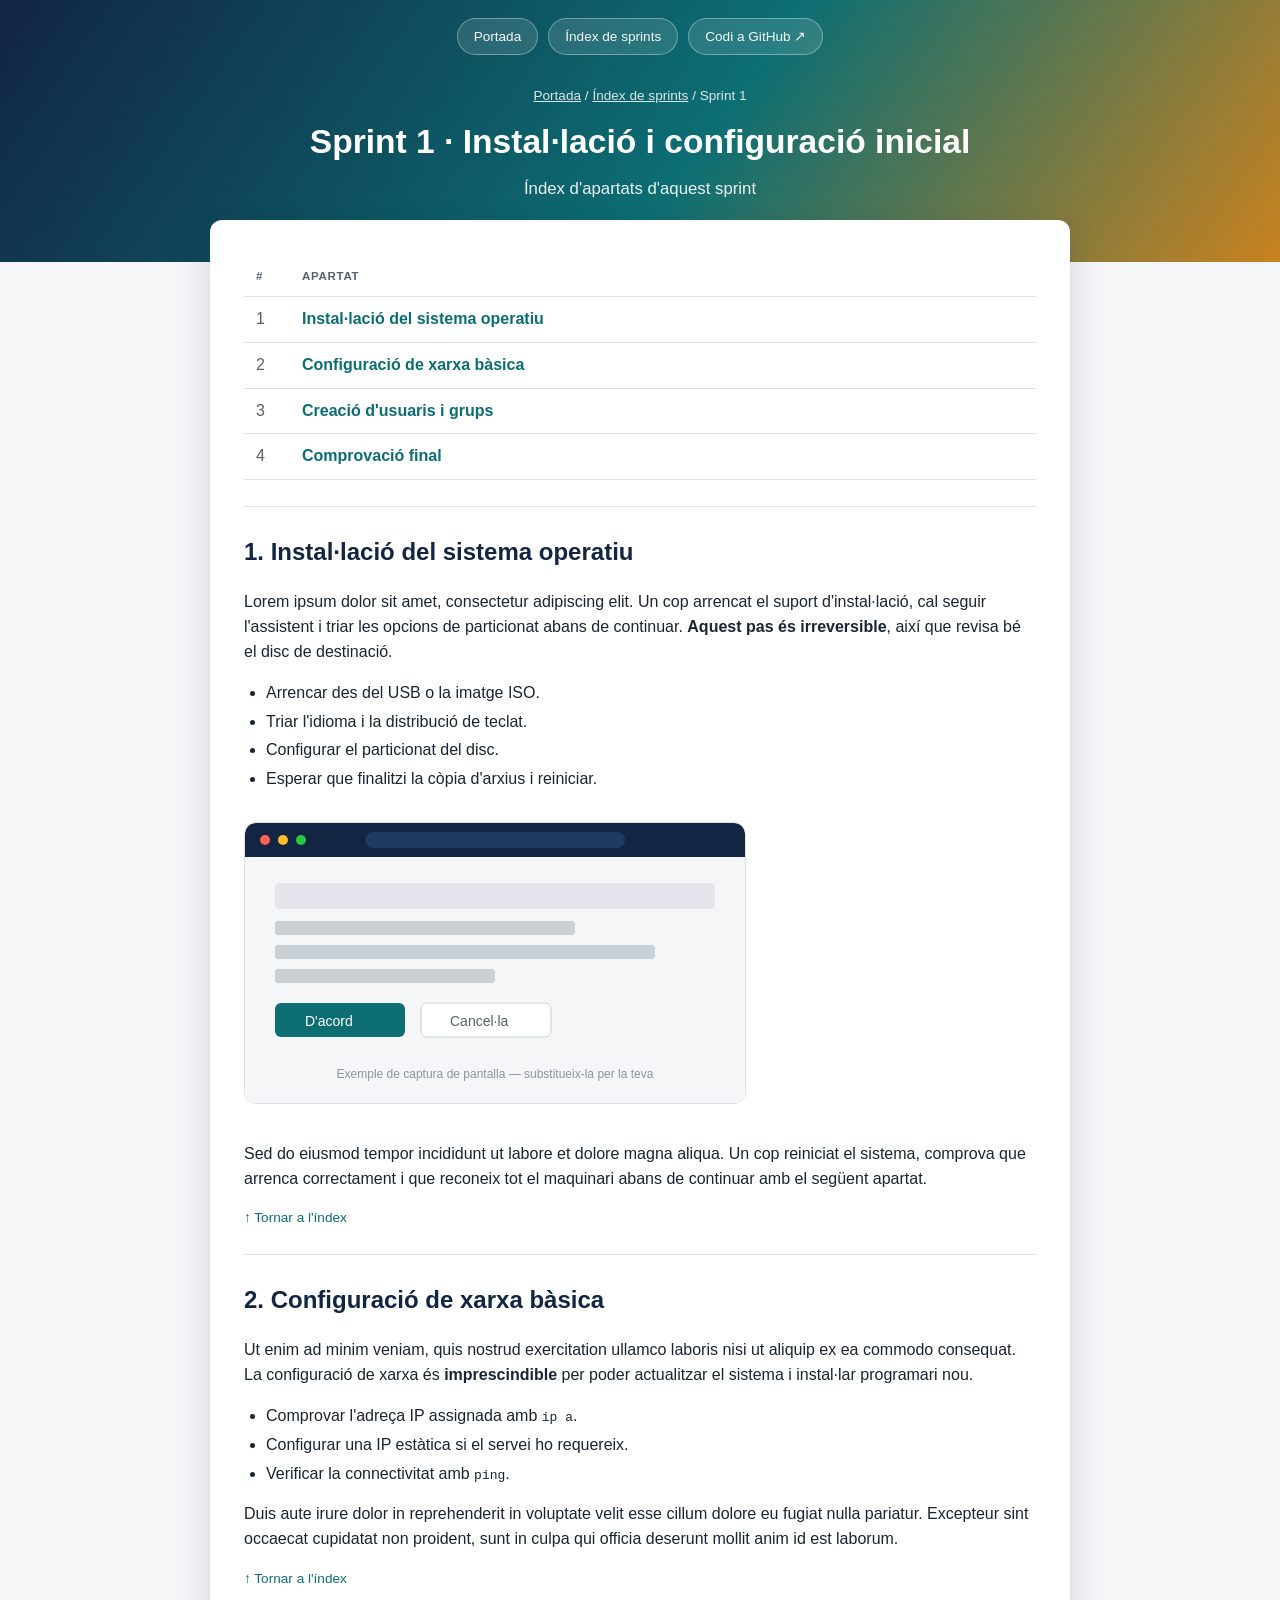
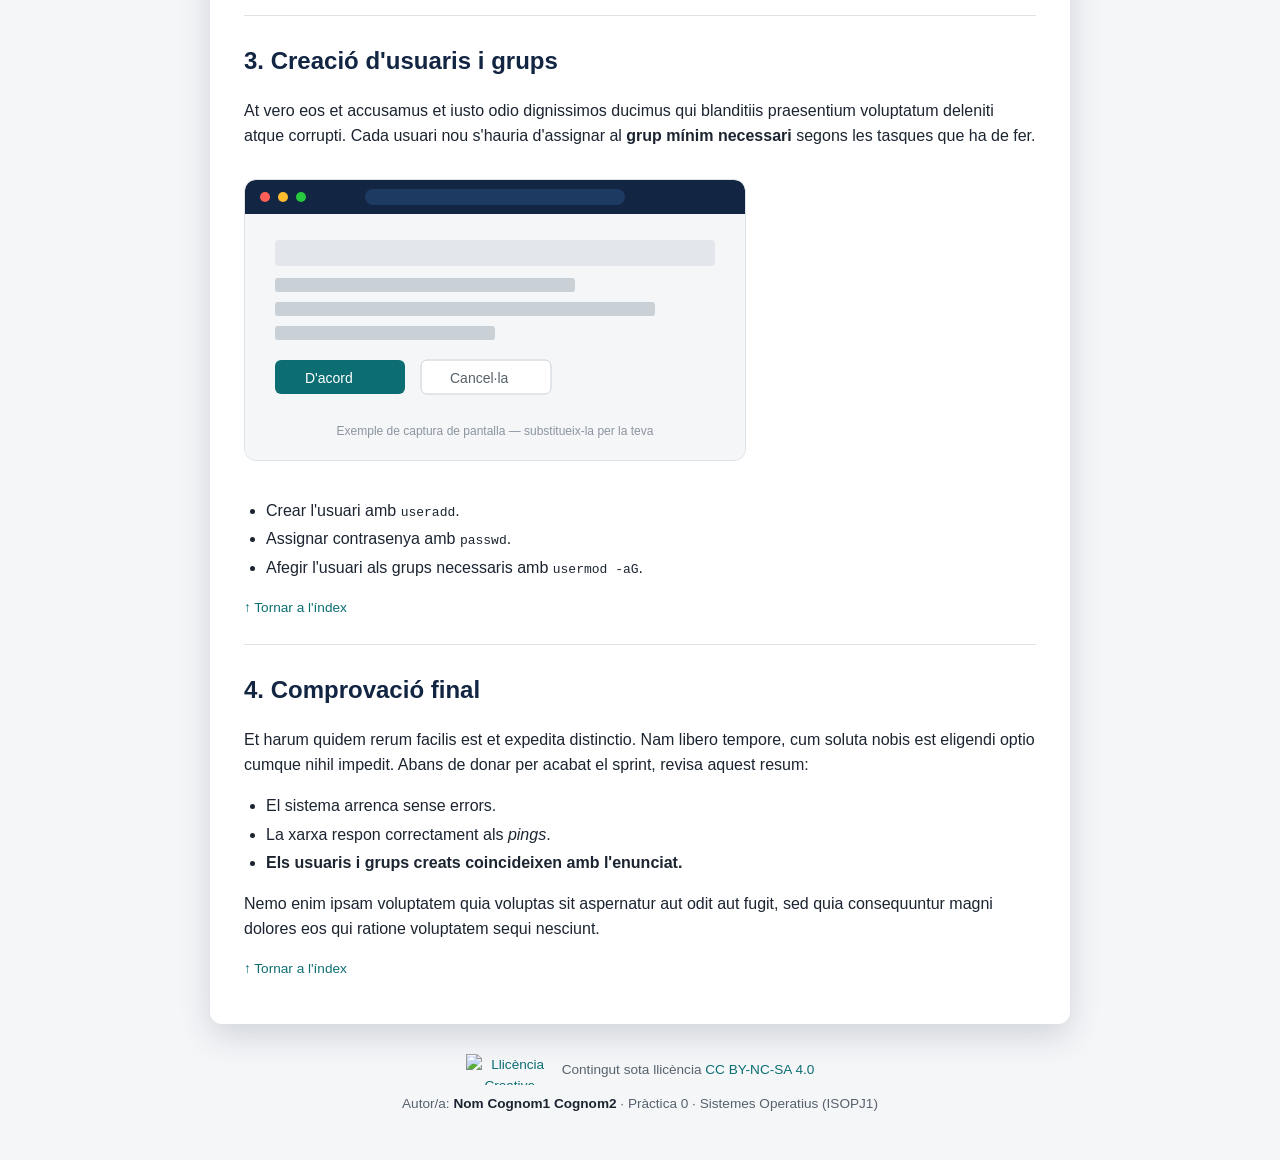
==== sprint1/index.html @ bd80fd59 "Pràctica 0: estructura inicial ." ====
<!DOCTYPE html>
<html lang="ca">
<head>
<meta charset="UTF-8">
<meta name="viewport" content="width=device-width, initial-scale=1.0">
<title>Sprint 1 · Instal·lació i configuració inicial</title>
<link rel="stylesheet" href="../css/estils.css">
</head>
<body>

<header class="hero">
  <nav class="hero-nav">
    <a href="../index.html">Portada</a>
    <a href="../sprints.html">Índex de sprints</a>
    <a href="https://github.com/" target="_blank" rel="noopener">Codi a GitHub ↗</a>
  </nav>
  <div class="hero-titol">
    <p class="miguetes"><a href="../index.html">Portada</a> / <a href="../sprints.html">Índex de sprints</a> / Sprint 1</p>
    <h1>Sprint 1 · Instal·lació i configuració inicial</h1>
    <p class="subtitol">Índex d'apartats d'aquest sprint</p>
  </div>
</header>

<main class="contenidor">
  <section class="panell">
    <a id="index-apartats"></a>
    <table class="taula-apartats">
      <thead>
        <tr><th>#</th><th>Apartat</th></tr>
      </thead>
      <tbody>
        <tr><td>1</td><td><a href="#apartat1">Instal·lació del sistema operatiu</a></td></tr>
        <tr><td>2</td><td><a href="#apartat2">Configuració de xarxa bàsica</a></td></tr>
        <tr><td>3</td><td><a href="#apartat3">Creació d'usuaris i grups</a></td></tr>
        <tr><td>4</td><td><a href="#apartat4">Comprovació final</a></td></tr>
      </tbody>
    </table>

    <article class="apartat" id="apartat1">
      <h2>1. Instal·lació del sistema operatiu</h2>
      <p>Lorem ipsum dolor sit amet, consectetur adipiscing elit. Un cop arrencat
         el suport d'instal·lació, cal seguir l'assistent i triar les opcions de
         particionat abans de continuar. <strong>Aquest pas és irreversible</strong>,
         així que revisa bé el disc de destinació.</p>
      <ul>
        <li>Arrencar des del USB o la imatge ISO.</li>
        <li>Triar l'idioma i la distribució de teclat.</li>
        <li>Configurar el particionat del disc.</li>
        <li>Esperar que finalitzi la còpia d'arxius i reiniciar.</li>
      </ul>
      <img src="../img/exemple.svg" alt="Exemple de captura de pantalla de l'assistent d'instal·lació">
      <p>Sed do eiusmod tempor incididunt ut labore et dolore magna aliqua.
         Un cop reiniciat el sistema, comprova que arrenca correctament i que
         reconeix tot el maquinari abans de continuar amb el següent apartat.</p>
      <p class="tornar-index"><a href="#index-apartats">↑ Tornar a l'índex</a></p>
    </article>
    <article class="apartat" id="apartat2">
      <h2>2. Configuració de xarxa bàsica</h2>
      <p>Ut enim ad minim veniam, quis nostrud exercitation ullamco laboris nisi
         ut aliquip ex ea commodo consequat. La configuració de xarxa és
         <strong>imprescindible</strong> per poder actualitzar el sistema i
         instal·lar programari nou.</p>
      <ul>
        <li>Comprovar l'adreça IP assignada amb <code>ip a</code>.</li>
        <li>Configurar una IP estàtica si el servei ho requereix.</li>
        <li>Verificar la connectivitat amb <code>ping</code>.</li>
      </ul>
      <p>Duis aute irure dolor in reprehenderit in voluptate velit esse cillum
         dolore eu fugiat nulla pariatur. Excepteur sint occaecat cupidatat non
         proident, sunt in culpa qui officia deserunt mollit anim id est laborum.</p>
      <p class="tornar-index"><a href="#index-apartats">↑ Tornar a l'índex</a></p>
    </article>
    <article class="apartat" id="apartat3">
      <h2>3. Creació d'usuaris i grups</h2>
      <p>At vero eos et accusamus et iusto odio dignissimos ducimus qui
         blanditiis praesentium voluptatum deleniti atque corrupti. Cada
         usuari nou s'hauria d'assignar al <strong>grup mínim necessari</strong>
         segons les tasques que ha de fer.</p>
      <img src="../img/exemple.svg" alt="Exemple de captura de pantalla de la gestió d'usuaris">
      <ul>
        <li>Crear l'usuari amb <code>useradd</code>.</li>
        <li>Assignar contrasenya amb <code>passwd</code>.</li>
        <li>Afegir l'usuari als grups necessaris amb <code>usermod -aG</code>.</li>
      </ul>
      <p class="tornar-index"><a href="#index-apartats">↑ Tornar a l'índex</a></p>
    </article>
    <article class="apartat" id="apartat4">
      <h2>4. Comprovació final</h2>
      <p>Et harum quidem rerum facilis est et expedita distinctio. Nam libero
         tempore, cum soluta nobis est eligendi optio cumque nihil impedit.
         Abans de donar per acabat el sprint, revisa aquest resum:</p>
      <ul>
        <li>El sistema arrenca sense errors.</li>
        <li>La xarxa respon correctament als <em>pings</em>.</li>
        <li><strong>Els usuaris i grups creats coincideixen amb l'enunciat.</strong></li>
      </ul>
      <p>Nemo enim ipsam voluptatem quia voluptas sit aspernatur aut odit aut
         fugit, sed quia consequuntur magni dolores eos qui ratione voluptatem
         sequi nesciunt.</p>
      <p class="tornar-index"><a href="#index-apartats">↑ Tornar a l'índex</a></p>
    </article>
  </section>
</main>

<footer class="peu">
  <p class="peu-llicencia">
    <a href="https://creativecommons.org/licenses/by-nc-sa/4.0/deed.ca" target="_blank" rel="license noopener">
      <img src="https://licensebuttons.net/l/by-nc-sa/4.0/88x31.png" alt="Llicència Creative Commons Reconeixement-NoComercial-CompartirIgual 4.0" width="88" height="31">
    </a>
    <span>Contingut sota llicència <a href="https://creativecommons.org/licenses/by-nc-sa/4.0/deed.ca" target="_blank" rel="license noopener">CC BY-NC-SA 4.0</a></span>
  </p>
  <p class="autoria">Autor/a: <strong>Nom Cognom1 Cognom2</strong> · Pràctica 0 · Sistemes Operatius (ISOPJ1)</p>
</footer>

</body>
</html>
---- css/estils.css ----
/* Full de estils comu per a tot el lloc.
   Enllaça-la sempre igual:
   <link rel="stylesheet" href="../css/estils.css">  (des d'una carpeta de sprint)
   <link rel="stylesheet" href="css/estils.css">      (des de l'arrel) */

:root {
  --mari: #122542;
  --teal: #0c6e73;
  --ambre: #c9821f;
  --tinta: #1b2430;
  --tinta-suau: #57626c;
  --fons: #f5f6f8;
  --blanc: #ffffff;
  --vora: #dde2e7;
  --radi: 12px;
}

* { box-sizing: border-box; }

body {
  margin: 0;
  font-family: "Segoe UI", Roboto, Arial, sans-serif;
  color: var(--tinta);
  background: var(--fons);
  line-height: 1.55;
}

a { color: var(--teal); text-decoration: none; }
a:hover { text-decoration: underline; }

.contenidor {
  max-width: 900px;
  margin: 0 auto;
  padding: 0 20px;
}

/* ---------- Capçalera / hero (present a totes les pàgines) ---------- */
.hero {
  background: linear-gradient(125deg, var(--mari) 0%, var(--teal) 55%, var(--ambre) 100%);
  padding-bottom: 60px;
  color: var(--blanc);
}

.hero-nav {
  display: flex;
  justify-content: center;
  gap: 10px;
  flex-wrap: wrap;
  padding: 18px 20px 0;
}

.hero-nav a {
  color: rgba(255, 255, 255, 0.95);
  background: rgba(255, 255, 255, 0.12);
  border: 1px solid rgba(255, 255, 255, 0.35);
  padding: 7px 16px;
  border-radius: 999px;
  font-size: 0.85rem;
  text-decoration: none;
}
.hero-nav a:hover { background: rgba(255, 255, 255, 0.24); text-decoration: none; }

.hero-titol {
  text-align: center;
  padding: 30px 20px 0;
}

.hero-titol .miguetes {
  font-size: 0.85rem;
  opacity: 0.85;
  margin: 0 0 10px;
}
.hero-titol .miguetes a { color: #fff; text-decoration: underline; }

.hero-titol h1 {
  margin: 0 0 8px;
  font-size: 2.1rem;
  color: #fff;
}

.hero-titol p.subtitol {
  margin: 0;
  opacity: 0.92;
  font-size: 1.05rem;
}

/* ---------- Panell blanc flotant que xafa el hero ---------- */
main { padding-bottom: 50px; }

.panell {
  background: var(--blanc);
  border-radius: var(--radi);
  box-shadow: 0 12px 32px rgba(18, 37, 66, 0.16);
  margin-top: -42px;
  padding: 32px 34px;
  position: relative;
  z-index: 1;
}

/* ---------- Portada ---------- */
.portada-hero { text-align: center; }
.portada-hero img.imatge-portada {
  max-width: 300px;
  width: 100%;
  height: auto;
  margin-bottom: 22px;
}

.fitxa-alumne {
  display: inline-block;
  background: var(--fons);
  border: 1px solid var(--vora);
  border-radius: var(--radi);
  padding: 14px 22px;
  margin: 20px 0;
  text-align: left;
}
.fitxa-alumne p { margin: 3px 0; }
.fitxa-alumne strong { color: var(--mari); }

.boto {
  display: inline-block;
  background: var(--teal);
  color: var(--blanc) !important;
  padding: 12px 26px;
  border-radius: var(--radi);
  font-weight: 600;
  text-decoration: none !important;
  margin-top: 8px;
}
.boto:hover { background: var(--mari); }

/* ---------- Graella de targetes (sprints / apartats) ---------- */
.rejilla-targetes {
  display: grid;
  grid-template-columns: repeat(auto-fit, minmax(220px, 1fr));
  gap: 16px;
  margin: 24px 0 6px;
}

.targeta {
  display: block;
  background: var(--fons);
  border: 1px solid var(--vora);
  border-radius: var(--radi);
  padding: 18px 20px;
  transition: box-shadow 0.15s, transform 0.15s;
}
.targeta:hover {
  box-shadow: 0 4px 14px rgba(12, 110, 115, 0.18);
  transform: translateY(-2px);
  text-decoration: none;
}
.targeta .numero {
  display: inline-block;
  background: var(--teal);
  color: var(--blanc);
  font-size: 0.75rem;
  font-weight: 700;
  padding: 2px 9px;
  border-radius: 999px;
  margin-bottom: 8px;
}
.targeta h3 { margin: 0 0 4px; color: var(--tinta); font-size: 1.05rem; }
.targeta p { margin: 0; color: var(--tinta-suau); font-size: 0.9rem; }

h1, h2 { color: var(--mari); }

.consell {
  color: var(--tinta-suau);
  font-size: 0.9rem;
  margin-top: 18px;
}
.consell code { background: var(--fons); padding: 1px 5px; border-radius: 4px; }

/* ---------- Taula d'apartats (índex intern d'un sprint, amb ancoratges) ---------- */
.taula-apartats {
  width: 100%;
  border-collapse: collapse;
  margin: 6px 0 8px;
}
.taula-apartats th, .taula-apartats td {
  text-align: left;
  padding: 10px 12px;
  border-bottom: 1px solid var(--vora);
}
.taula-apartats th {
  font-size: 0.72rem;
  letter-spacing: 0.06em;
  text-transform: uppercase;
  color: var(--tinta-suau);
}
.taula-apartats td:first-child, .taula-apartats th:first-child { width: 46px; color: var(--tinta-suau); }
.taula-apartats tr:hover td { background: var(--fons); }
.taula-apartats a { font-weight: 600; }

/* ---------- Contingut d'un apartat, dins de la mateixa pàgina ---------- */
.apartat {
  scroll-margin-top: 20px;
  padding-top: 26px;
  margin-top: 26px;
  border-top: 1px solid var(--vora);
}
.apartat h2 { margin-top: 0; }
.apartat img {
  max-width: 100%;
  border-radius: var(--radi);
  border: 1px solid var(--vora);
  margin: 14px 0;
}
.apartat ul { padding-left: 22px; }
.apartat li { margin: 4px 0; }
.tornar-index { font-size: 0.85rem; }

/* ---------- Peu de pàgina: llicència i autoria (fix a totes les pàgines) ---------- */
footer.peu {
  text-align: center;
  color: var(--tinta-suau);
  font-size: 0.85rem;
  padding: 30px 20px 46px;
}
.peu-llicencia {
  display: flex;
  align-items: center;
  justify-content: center;
  gap: 8px;
  flex-wrap: wrap;
  margin: 0 0 8px;
}
.peu-llicencia img { display: block; }
footer.peu .autoria { margin: 0; }
footer.peu .autoria strong { color: var(--tinta); }

/* ---------- Bloc de llicència a la portada ---------- */
.bloc-llicencia {
  border: 1px solid var(--vora);
  border-radius: var(--radi);
  padding: 18px 20px;
  margin-top: 22px;
  text-align: left;
  background: var(--fons);
}
.bloc-llicencia h3 { margin: 0 0 8px; font-size: 1rem; color: var(--mari); }
.bloc-llicencia p { margin: 6px 0; font-size: 0.92rem; }
.bloc-llicencia .badge-cc { display: flex; align-items: center; gap: 10px; margin-top: 10px; }
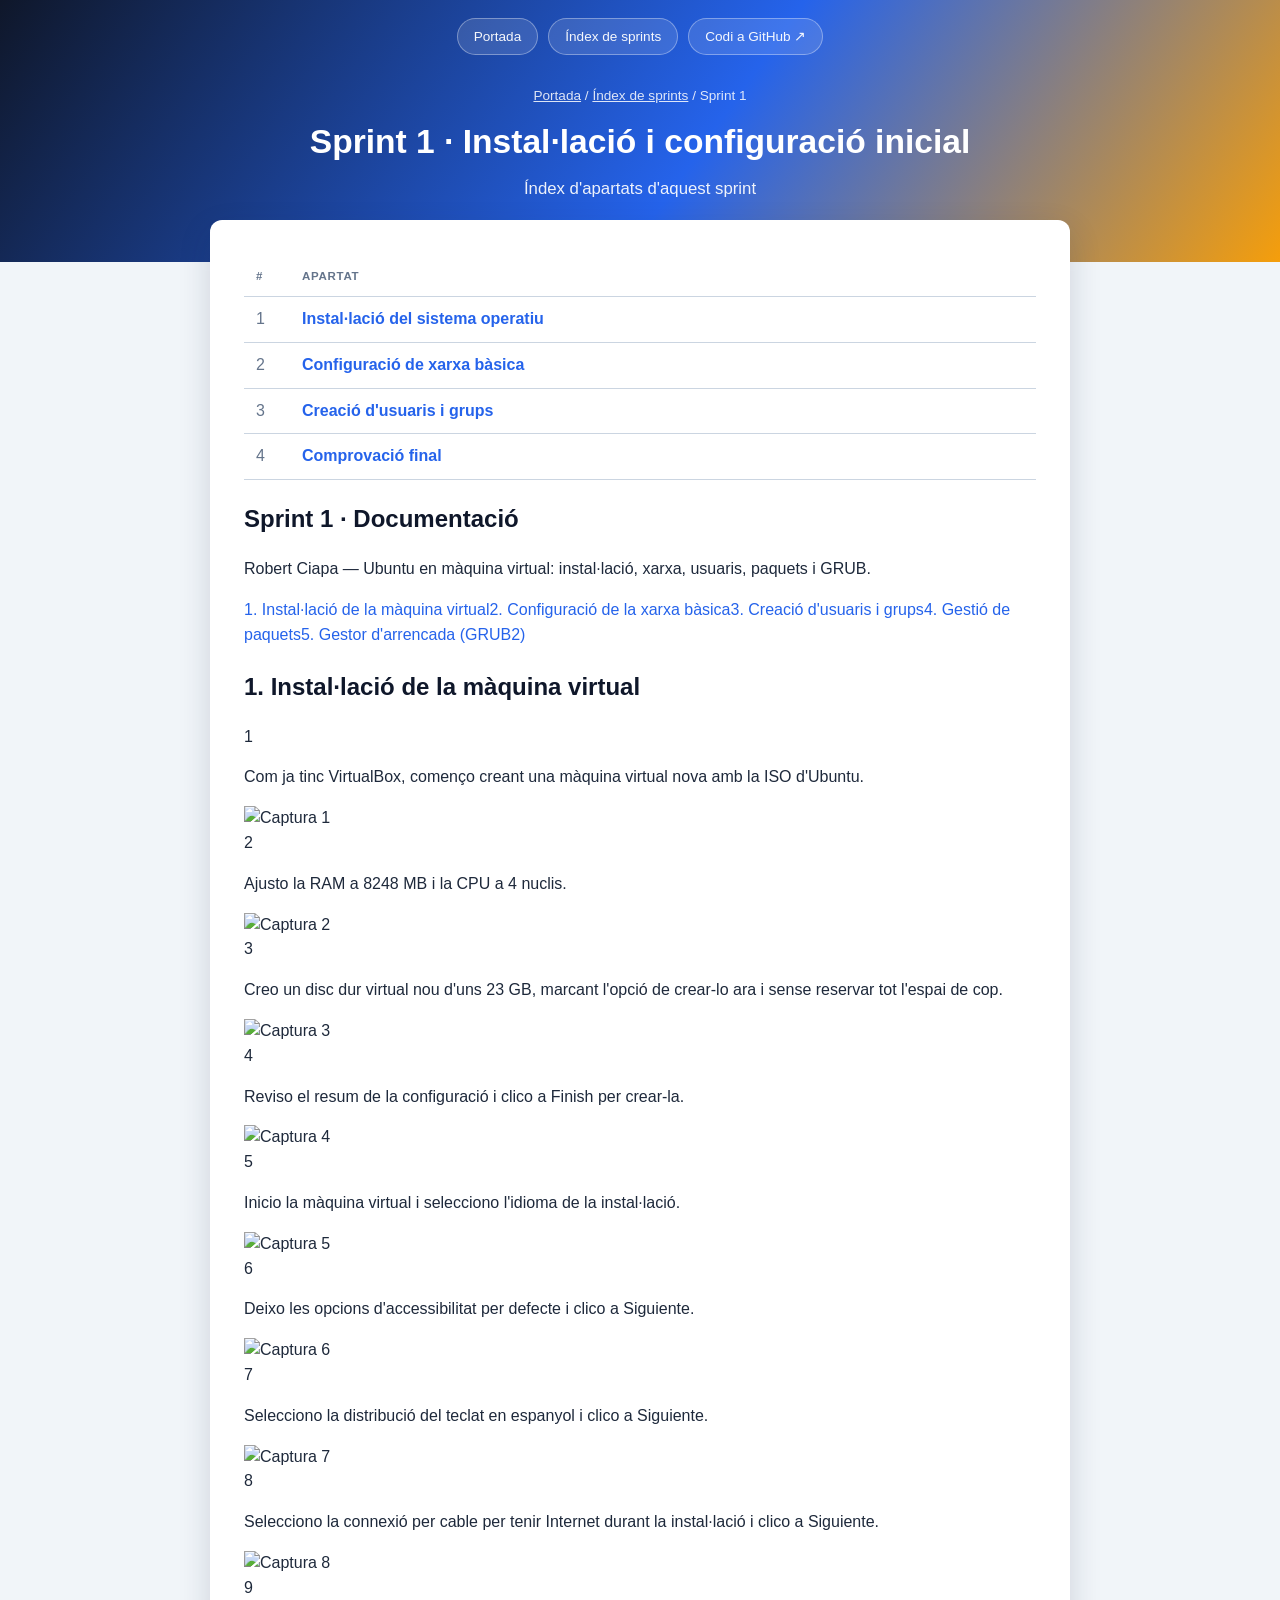
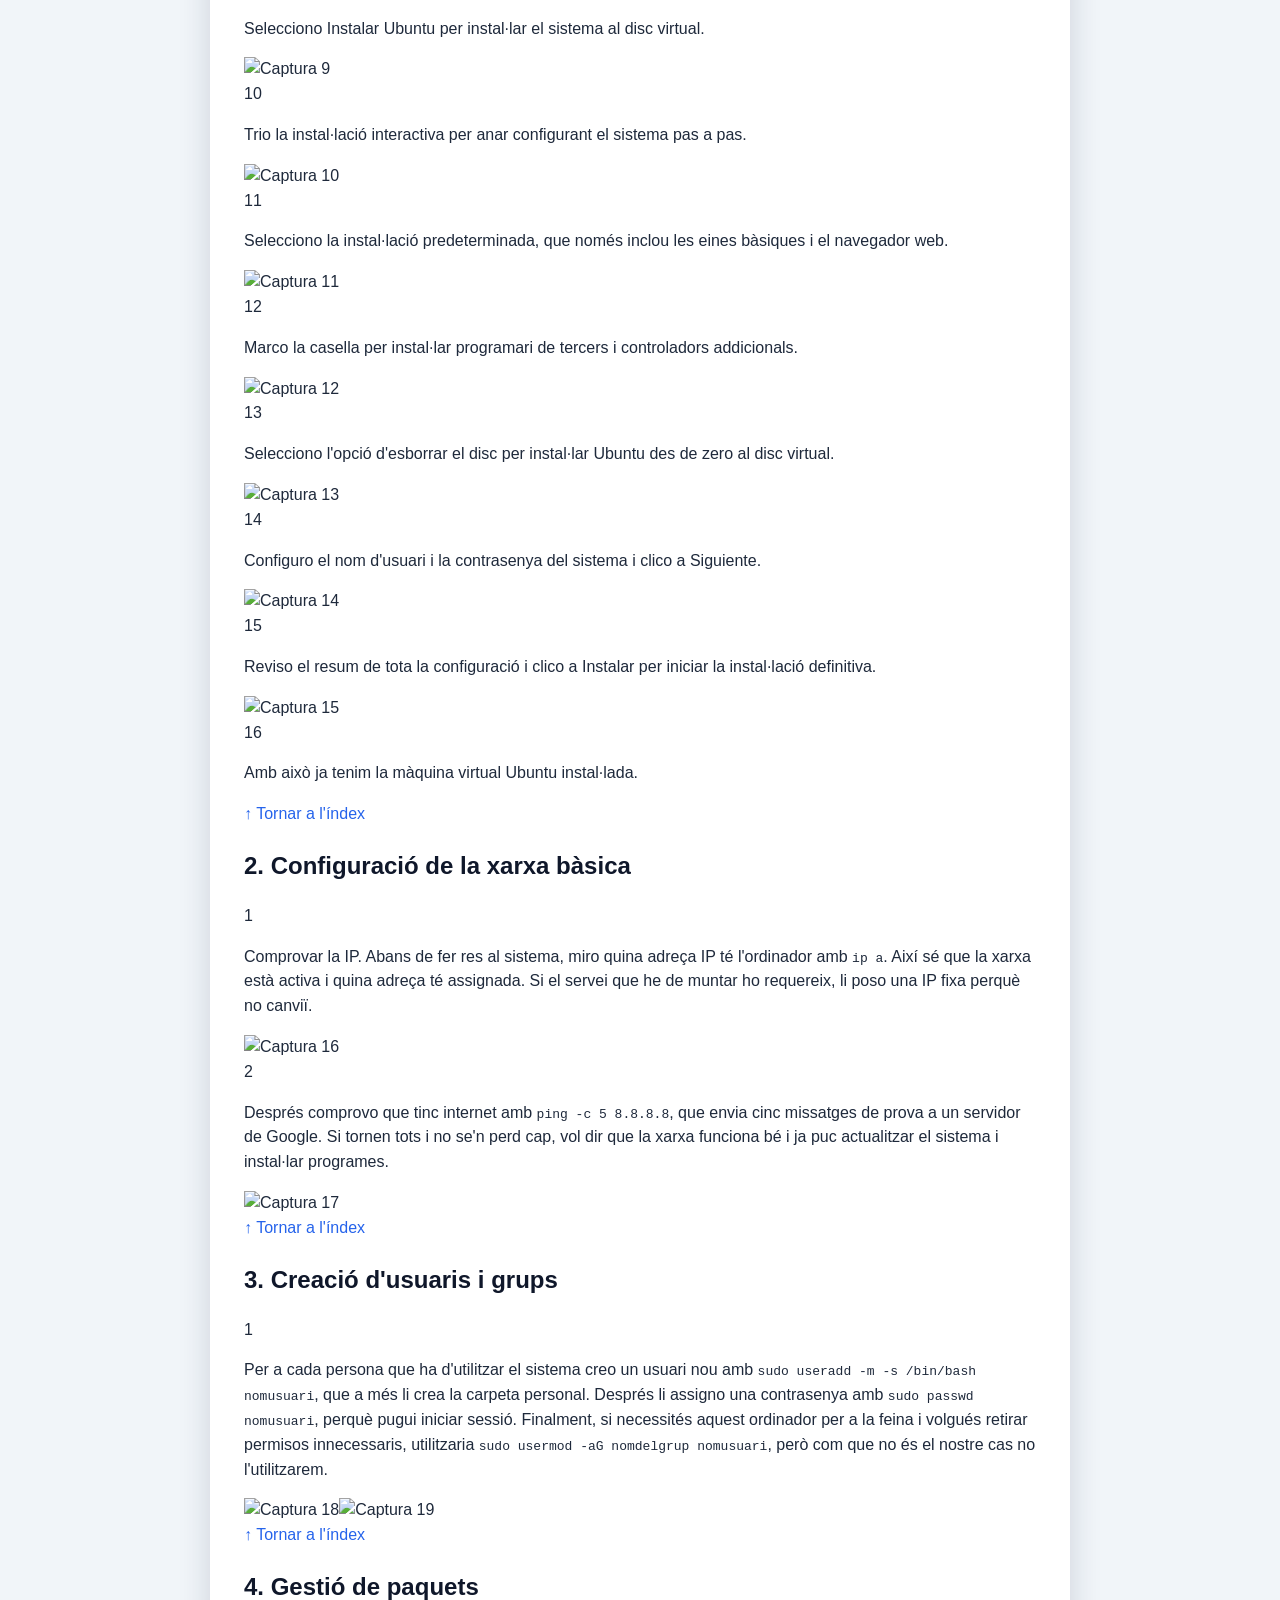
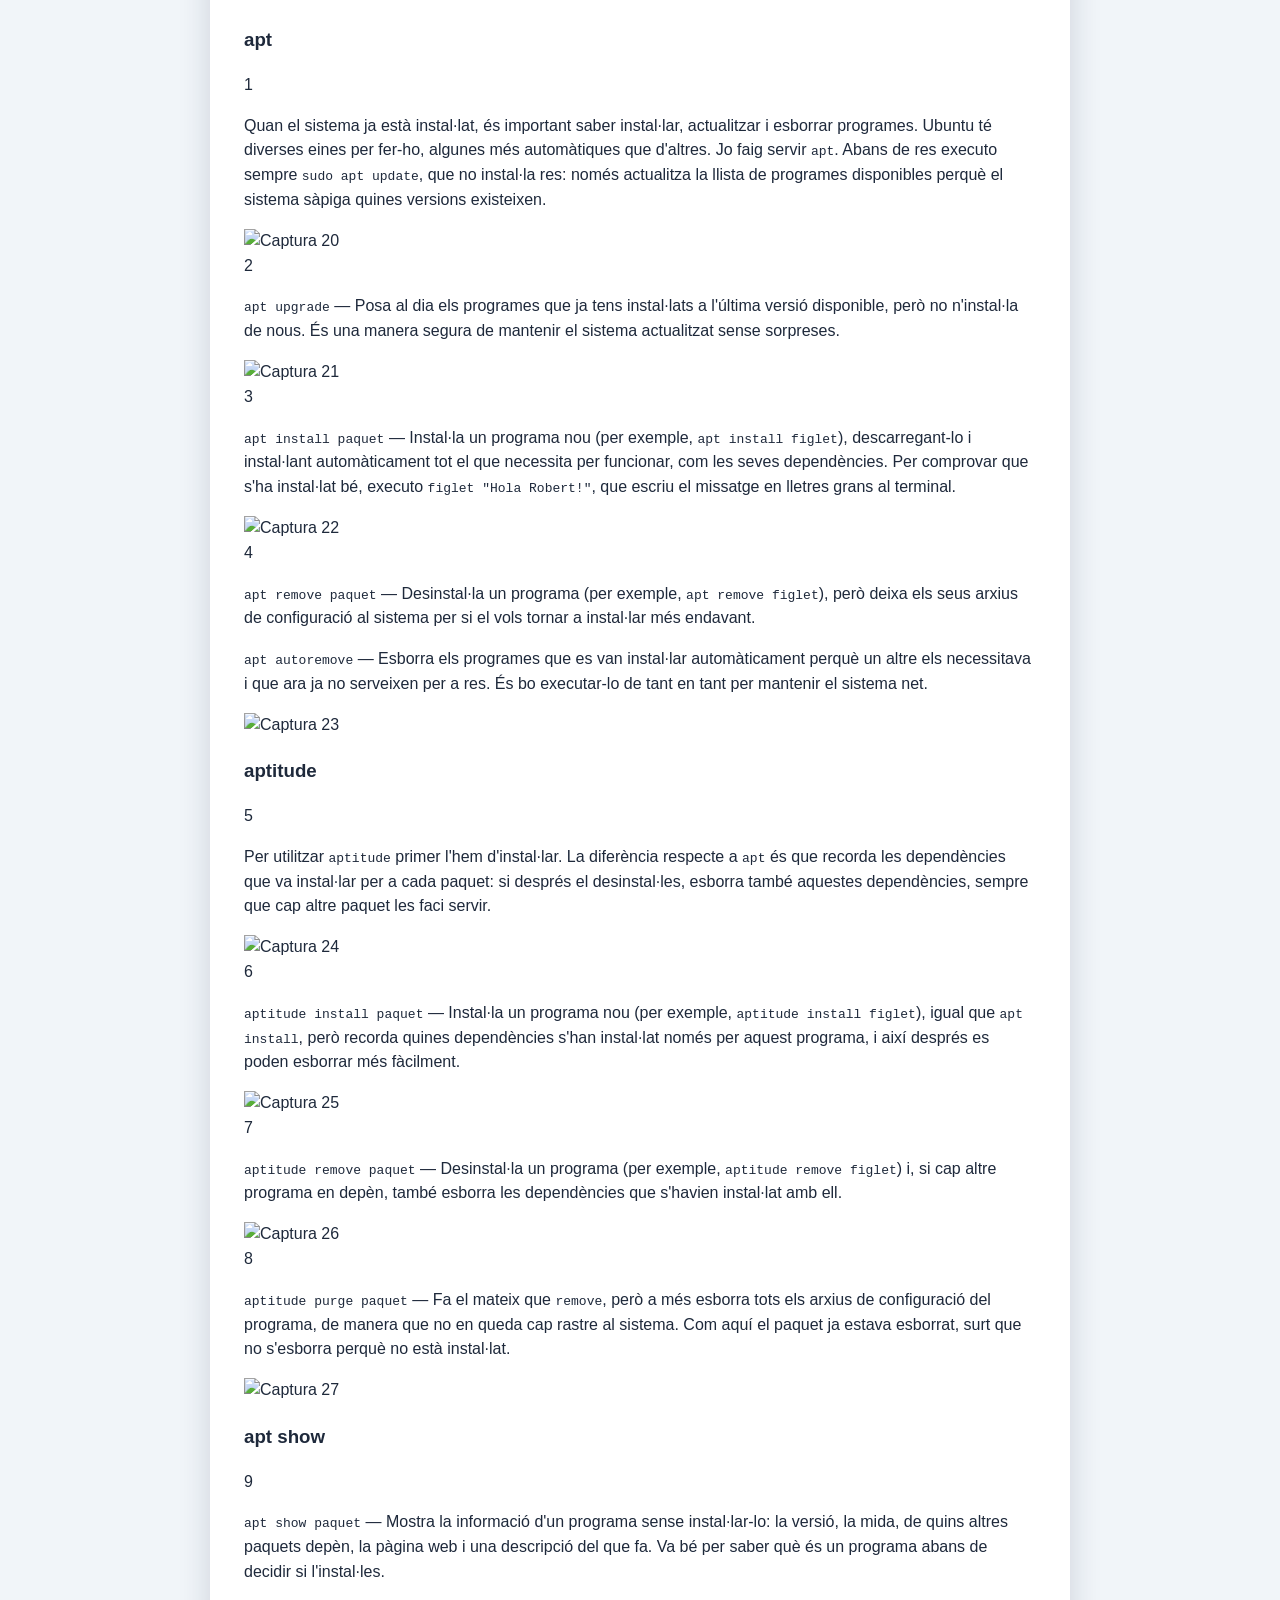
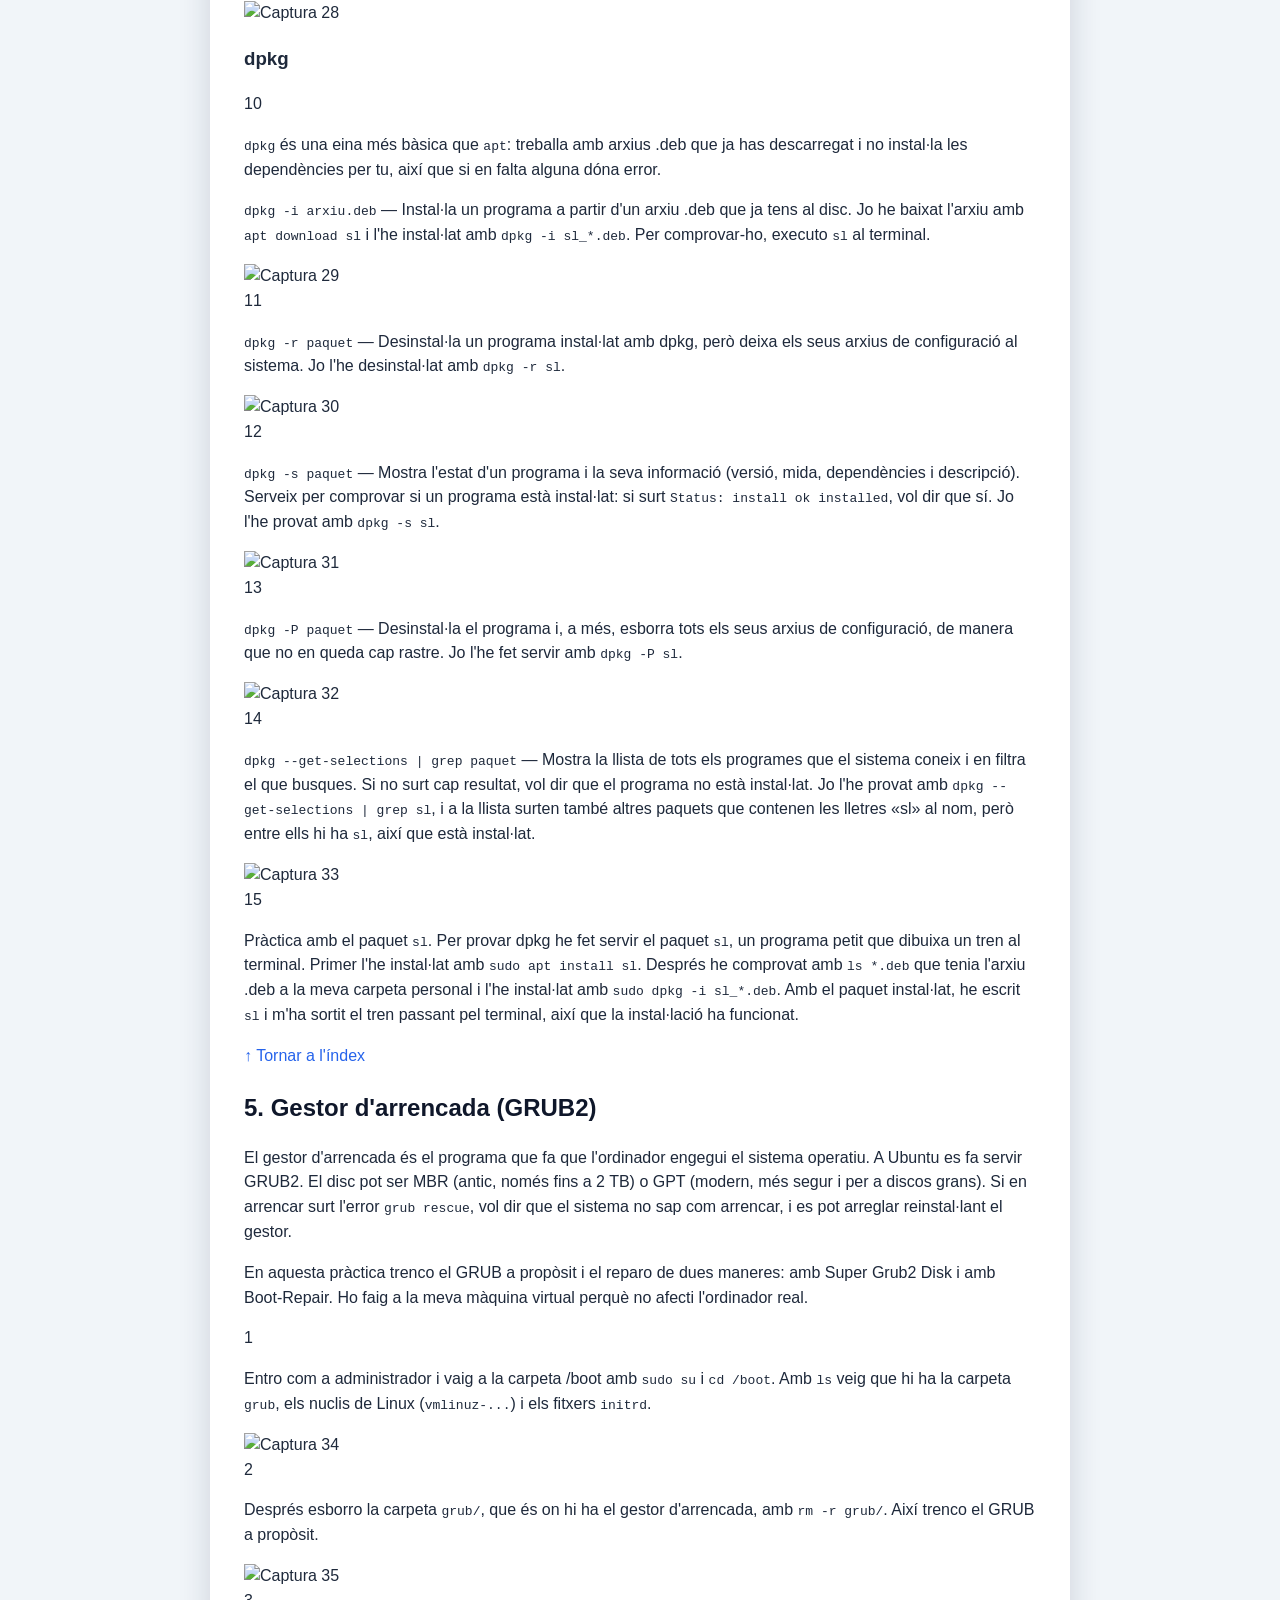
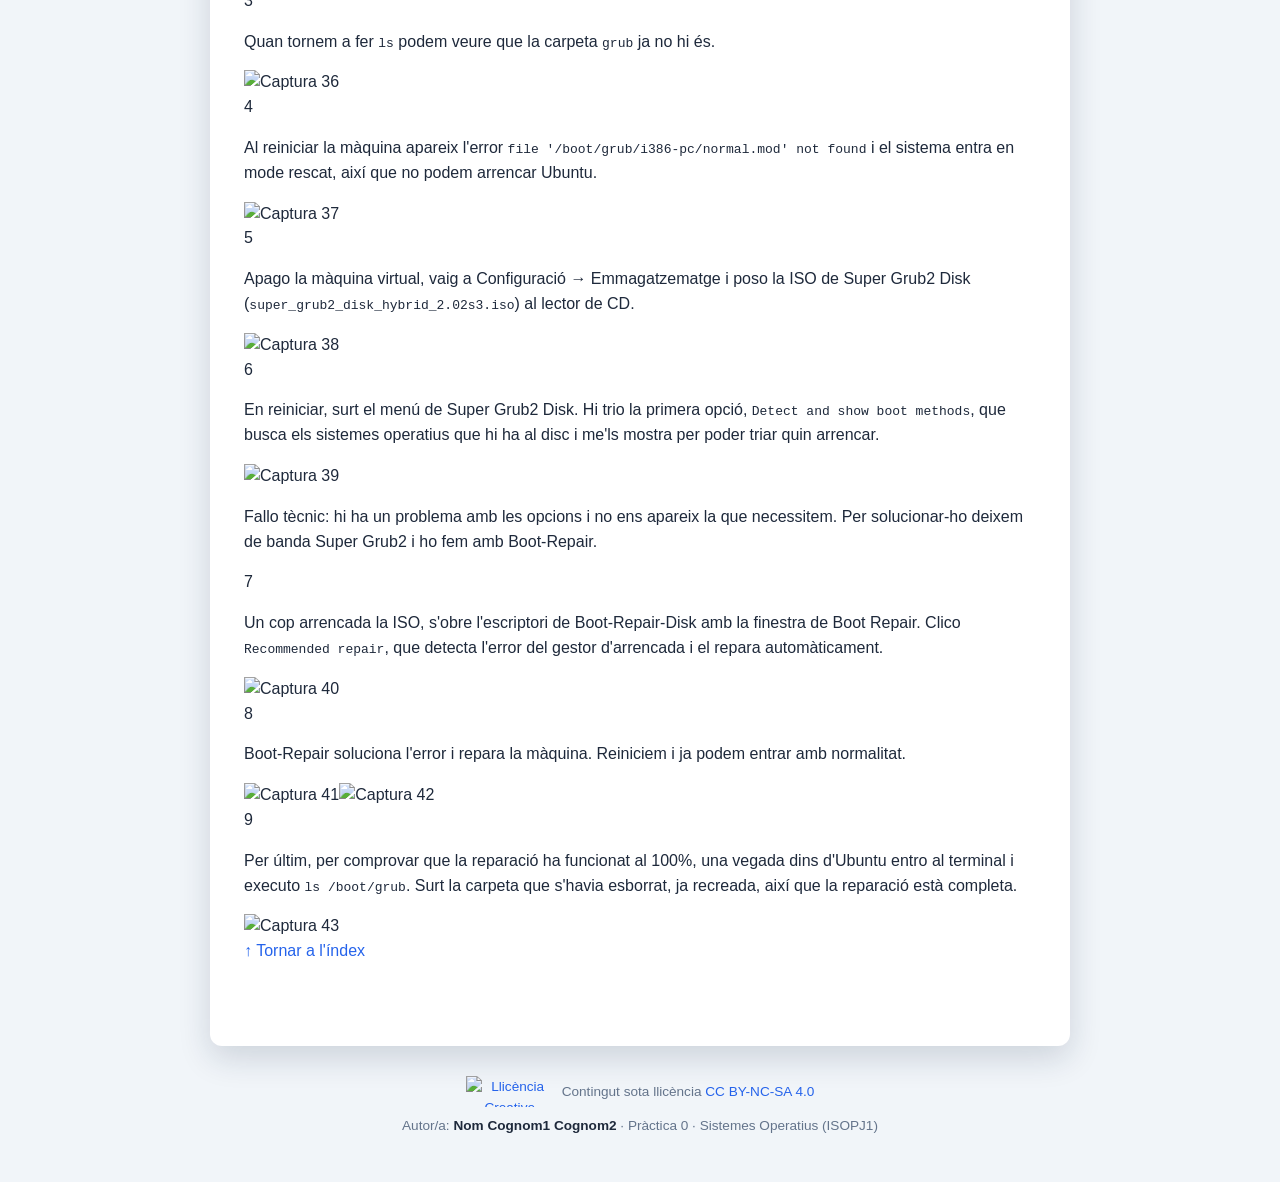
==== commit 20550c92: "Update index.html with Sprint 1 documentation Added title and main content for Sprint 1 documentatio" ====
--- a/sprint1/index.html
+++ b/sprint1/index.html
@@ -36,69 +36,81 @@
       </tbody>
     </table>
 
-    <article class="apartat" id="apartat1">
-      <h2>1. Instal·lació del sistema operatiu</h2>
-      <p>Lorem ipsum dolor sit amet, consectetur adipiscing elit. Un cop arrencat
-         el suport d'instal·lació, cal seguir l'assistent i triar les opcions de
-         particionat abans de continuar. <strong>Aquest pas és irreversible</strong>,
-         així que revisa bé el disc de destinació.</p>
-      <ul>
-        <li>Arrencar des del USB o la imatge ISO.</li>
-        <li>Triar l'idioma i la distribució de teclat.</li>
-        <li>Configurar el particionat del disc.</li>
-        <li>Esperar que finalitzi la còpia d'arxius i reiniciar.</li>
-      </ul>
-      <img src="../img/exemple.svg" alt="Exemple de captura de pantalla de l'assistent d'instal·lació">
-      <p>Sed do eiusmod tempor incididunt ut labore et dolore magna aliqua.
-         Un cop reiniciat el sistema, comprova que arrenca correctament i que
-         reconeix tot el maquinari abans de continuar amb el següent apartat.</p>
-      <p class="tornar-index"><a href="#index-apartats">↑ Tornar a l'índex</a></p>
-    </article>
-    <article class="apartat" id="apartat2">
-      <h2>2. Configuració de xarxa bàsica</h2>
-      <p>Ut enim ad minim veniam, quis nostrud exercitation ullamco laboris nisi
-         ut aliquip ex ea commodo consequat. La configuració de xarxa és
-         <strong>imprescindible</strong> per poder actualitzar el sistema i
-         instal·lar programari nou.</p>
-      <ul>
-        <li>Comprovar l'adreça IP assignada amb <code>ip a</code>.</li>
-        <li>Configurar una IP estàtica si el servei ho requereix.</li>
-        <li>Verificar la connectivitat amb <code>ping</code>.</li>
-      </ul>
-      <p>Duis aute irure dolor in reprehenderit in voluptate velit esse cillum
-         dolore eu fugiat nulla pariatur. Excepteur sint occaecat cupidatat non
-         proident, sunt in culpa qui officia deserunt mollit anim id est laborum.</p>
-      <p class="tornar-index"><a href="#index-apartats">↑ Tornar a l'índex</a></p>
-    </article>
-    <article class="apartat" id="apartat3">
-      <h2>3. Creació d'usuaris i grups</h2>
-      <p>At vero eos et accusamus et iusto odio dignissimos ducimus qui
-         blanditiis praesentium voluptatum deleniti atque corrupti. Cada
-         usuari nou s'hauria d'assignar al <strong>grup mínim necessari</strong>
-         segons les tasques que ha de fer.</p>
-      <img src="../img/exemple.svg" alt="Exemple de captura de pantalla de la gestió d'usuaris">
-      <ul>
-        <li>Crear l'usuari amb <code>useradd</code>.</li>
-        <li>Assignar contrasenya amb <code>passwd</code>.</li>
-        <li>Afegir l'usuari als grups necessaris amb <code>usermod -aG</code>.</li>
-      </ul>
-      <p class="tornar-index"><a href="#index-apartats">↑ Tornar a l'índex</a></p>
-    </article>
-    <article class="apartat" id="apartat4">
-      <h2>4. Comprovació final</h2>
-      <p>Et harum quidem rerum facilis est et expedita distinctio. Nam libero
-         tempore, cum soluta nobis est eligendi optio cumque nihil impedit.
-         Abans de donar per acabat el sprint, revisa aquest resum:</p>
-      <ul>
-        <li>El sistema arrenca sense errors.</li>
-        <li>La xarxa respon correctament als <em>pings</em>.</li>
-        <li><strong>Els usuaris i grups creats coincideixen amb l'enunciat.</strong></li>
-      </ul>
-      <p>Nemo enim ipsam voluptatem quia voluptas sit aspernatur aut odit aut
-         fugit, sed quia consequuntur magni dolores eos qui ratione voluptatem
-         sequi nesciunt.</p>
-      <p class="tornar-index"><a href="#index-apartats">↑ Tornar a l'índex</a></p>
-    </article>
+    <title>Sprint 1 · Robert Ciapa</title>
+    
+    <main id="top"><h1>Sprint 1 · Documentació</h1><p>Robert Ciapa — Ubuntu en màquina virtual: instal·lació, xarxa, usuaris, paquets i GRUB.</p>
+    <nav><a href="#vm">1. Instal·lació de la màquina virtual</a><a href="#xarxa">2. Configuració de la xarxa bàsica</a><a href="#usuaris">3. Creació d'usuaris i grups</a><a href="#paquets">4. Gestió de paquets</a><a href="#grub">5. Gestor d'arrencada (GRUB2)</a></nav>
+    
+    <section id="vm"><h2>1. Instal·lació de la màquina virtual</h2>
+    <div class="step"><span class="n">1</span><div><p>Com ja tinc VirtualBox, començo creant una màquina virtual nova amb la ISO d'Ubuntu.</p><img src="img/00.png" alt="Captura 1" loading="lazy"></div></div>
+    <div class="step"><span class="n">2</span><div><p>Ajusto la RAM a 8248 MB i la CPU a 4 nuclis.</p><img src="img/01.png" alt="Captura 2" loading="lazy"></div></div>
+    <div class="step"><span class="n">3</span><div><p>Creo un disc dur virtual nou d'uns 23 GB, marcant l'opció de crear-lo ara i sense reservar tot l'espai de cop.</p><img src="img/02.png" alt="Captura 3" loading="lazy"></div></div>
+    <div class="step"><span class="n">4</span><div><p>Reviso el resum de la configuració i clico a Finish per crear-la.</p><img src="img/03.png" alt="Captura 4" loading="lazy"></div></div>
+    <div class="step"><span class="n">5</span><div><p>Inicio la màquina virtual i selecciono l'idioma de la instal·lació.</p><img src="img/04.png" alt="Captura 5" loading="lazy"></div></div>
+    <div class="step"><span class="n">6</span><div><p>Deixo les opcions d'accessibilitat per defecte i clico a Siguiente.</p><img src="img/05.png" alt="Captura 6" loading="lazy"></div></div>
+    <div class="step"><span class="n">7</span><div><p>Selecciono la distribució del teclat en espanyol i clico a Siguiente.</p><img src="img/06.png" alt="Captura 7" loading="lazy"></div></div>
+    <div class="step"><span class="n">8</span><div><p>Selecciono la connexió per cable per tenir Internet durant la instal·lació i clico a Siguiente.</p><img src="img/07.png" alt="Captura 8" loading="lazy"></div></div>
+    <div class="step"><span class="n">9</span><div><p>Selecciono Instalar Ubuntu per instal·lar el sistema al disc virtual.</p><img src="img/08.png" alt="Captura 9" loading="lazy"></div></div>
+    <div class="step"><span class="n">10</span><div><p>Trio la instal·lació interactiva per anar configurant el sistema pas a pas.</p><img src="img/09.png" alt="Captura 10" loading="lazy"></div></div>
+    <div class="step"><span class="n">11</span><div><p>Selecciono la instal·lació predeterminada, que només inclou les eines bàsiques i el navegador web.</p><img src="img/10.png" alt="Captura 11" loading="lazy"></div></div>
+    <div class="step"><span class="n">12</span><div><p>Marco la casella per instal·lar programari de tercers i controladors addicionals.</p><img src="img/11.png" alt="Captura 12" loading="lazy"></div></div>
+    <div class="step"><span class="n">13</span><div><p>Selecciono l'opció d'esborrar el disc per instal·lar Ubuntu des de zero al disc virtual.</p><img src="img/12.png" alt="Captura 13" loading="lazy"></div></div>
+    <div class="step"><span class="n">14</span><div><p>Configuro el nom d'usuari i la contrasenya del sistema i clico a Siguiente.</p><img src="img/13.png" alt="Captura 14" loading="lazy"></div></div>
+    <div class="step"><span class="n">15</span><div><p>Reviso el resum de tota la configuració i clico a Instalar per iniciar la instal·lació definitiva.</p><img src="img/14.png" alt="Captura 15" loading="lazy"></div></div>
+    <div class="step"><span class="n">16</span><div><p>Amb això ja tenim la màquina virtual Ubuntu instal·lada.</p></div></div>
+    <a class="up" href="#top">↑ Tornar a l'índex</a></section>
+    
+    <section id="xarxa"><h2>2. Configuració de la xarxa bàsica</h2>
+    <div class="step"><span class="n">1</span><div><p>Comprovar la IP. Abans de fer res al sistema, miro quina adreça IP té l'ordinador amb <code>ip a</code>. Així sé que la xarxa està activa i quina adreça té assignada. Si el servei que he de muntar ho requereix, li poso una IP fixa perquè no canviï.</p><img src="img/15.png" alt="Captura 16" loading="lazy"></div></div>
+    <div class="step"><span class="n">2</span><div><p>Després comprovo que tinc internet amb <code>ping -c 5 8.8.8.8</code>, que envia cinc missatges de prova a un servidor de Google. Si tornen tots i no se'n perd cap, vol dir que la xarxa funciona bé i ja puc actualitzar el sistema i instal·lar programes.</p><img src="img/16.png" alt="Captura 17" loading="lazy"></div></div>
+    <a class="up" href="#top">↑ Tornar a l'índex</a></section>
+    
+    <section id="usuaris"><h2>3. Creació d'usuaris i grups</h2>
+    <div class="step"><span class="n">1</span><div><p>Per a cada persona que ha d'utilitzar el sistema creo un usuari nou amb <code>sudo useradd -m -s /bin/bash nomusuari</code>, que a més li crea la carpeta personal. Després li assigno una contrasenya amb <code>sudo passwd nomusuari</code>, perquè pugui iniciar sessió. Finalment, si necessités aquest ordinador per a la feina i volgués retirar permisos innecessaris, utilitzaria <code>sudo usermod -aG nomdelgrup nomusuari</code>, però com que no és el nostre cas no l'utilitzarem.</p><img src="img/17.png" alt="Captura 18" loading="lazy"><img src="img/18.png" alt="Captura 19" loading="lazy"></div></div>
+    <a class="up" href="#top">↑ Tornar a l'índex</a></section>
+    
+    <section id="paquets"><h2>4. Gestió de paquets</h2>
+    <h3>apt</h3>
+    <div class="step"><span class="n">1</span><div><p>Quan el sistema ja està instal·lat, és important saber instal·lar, actualitzar i esborrar programes. Ubuntu té diverses eines per fer-ho, algunes més automàtiques que d'altres. Jo faig servir <code>apt</code>. Abans de res executo sempre <code>sudo apt update</code>, que no instal·la res: només actualitza la llista de programes disponibles perquè el sistema sàpiga quines versions existeixen.</p><img src="img/19.png" alt="Captura 20" loading="lazy"></div></div>
+    <div class="step"><span class="n">2</span><div><p><code>apt upgrade</code> — Posa al dia els programes que ja tens instal·lats a l'última versió disponible, però no n'instal·la de nous. És una manera segura de mantenir el sistema actualitzat sense sorpreses.</p><img src="img/20.png" alt="Captura 21" loading="lazy"></div></div>
+    <div class="step"><span class="n">3</span><div><p><code>apt install paquet</code> — Instal·la un programa nou (per exemple, <code>apt install figlet</code>), descarregant-lo i instal·lant automàticament tot el que necessita per funcionar, com les seves dependències. Per comprovar que s'ha instal·lat bé, executo <code>figlet "Hola Robert!"</code>, que escriu el missatge en lletres grans al terminal.</p><img src="img/21.png" alt="Captura 22" loading="lazy"></div></div>
+    <div class="step"><span class="n">4</span><div><p><code>apt remove paquet</code> — Desinstal·la un programa (per exemple, <code>apt remove figlet</code>), però deixa els seus arxius de configuració al sistema per si el vols tornar a instal·lar més endavant.</p><p><code>apt autoremove</code> — Esborra els programes que es van instal·lar automàticament perquè un altre els necessitava i que ara ja no serveixen per a res. És bo executar-lo de tant en tant per mantenir el sistema net.</p><img src="img/22.png" alt="Captura 23" loading="lazy"></div></div>
+    
+    <h3>aptitude</h3>
+    <div class="step"><span class="n">5</span><div><p>Per utilitzar <code>aptitude</code> primer l'hem d'instal·lar. La diferència respecte a <code>apt</code> és que recorda les dependències que va instal·lar per a cada paquet: si després el desinstal·les, esborra també aquestes dependències, sempre que cap altre paquet les faci servir.</p><img src="img/23.png" alt="Captura 24" loading="lazy"></div></div>
+    <div class="step"><span class="n">6</span><div><p><code>aptitude install paquet</code> — Instal·la un programa nou (per exemple, <code>aptitude install figlet</code>), igual que <code>apt install</code>, però recorda quines dependències s'han instal·lat només per aquest programa, i així després es poden esborrar més fàcilment.</p><img src="img/24.png" alt="Captura 25" loading="lazy"></div></div>
+    <div class="step"><span class="n">7</span><div><p><code>aptitude remove paquet</code> — Desinstal·la un programa (per exemple, <code>aptitude remove figlet</code>) i, si cap altre programa en depèn, també esborra les dependències que s'havien instal·lat amb ell.</p><img src="img/25.png" alt="Captura 26" loading="lazy"></div></div>
+    <div class="step"><span class="n">8</span><div><p><code>aptitude purge paquet</code> — Fa el mateix que <code>remove</code>, però a més esborra tots els arxius de configuració del programa, de manera que no en queda cap rastre al sistema. Com aquí el paquet ja estava esborrat, surt que no s'esborra perquè no està instal·lat.</p><img src="img/26.png" alt="Captura 27" loading="lazy"></div></div>
+    
+    <h3>apt show</h3>
+    <div class="step"><span class="n">9</span><div><p><code>apt show paquet</code> — Mostra la informació d'un programa sense instal·lar-lo: la versió, la mida, de quins altres paquets depèn, la pàgina web i una descripció del que fa. Va bé per saber què és un programa abans de decidir si l'instal·les.</p><img src="img/27.png" alt="Captura 28" loading="lazy"></div></div>
+    
+    <h3>dpkg</h3>
+    <div class="step"><span class="n">10</span><div><p><code>dpkg</code> és una eina més bàsica que <code>apt</code>: treballa amb arxius .deb que ja has descarregat i no instal·la les dependències per tu, així que si en falta alguna dóna error.</p><p><code>dpkg -i arxiu.deb</code> — Instal·la un programa a partir d'un arxiu .deb que ja tens al disc. Jo he baixat l'arxiu amb <code>apt download sl</code> i l'he instal·lat amb <code>dpkg -i sl_*.deb</code>. Per comprovar-ho, executo <code>sl</code> al terminal.</p><img src="img/28.png" alt="Captura 29" loading="lazy"></div></div>
+    <div class="step"><span class="n">11</span><div><p><code>dpkg -r paquet</code> — Desinstal·la un programa instal·lat amb dpkg, però deixa els seus arxius de configuració al sistema. Jo l'he desinstal·lat amb <code>dpkg -r sl</code>.</p><img src="img/29.png" alt="Captura 30" loading="lazy"></div></div>
+    <div class="step"><span class="n">12</span><div><p><code>dpkg -s paquet</code> — Mostra l'estat d'un programa i la seva informació (versió, mida, dependències i descripció). Serveix per comprovar si un programa està instal·lat: si surt <code>Status: install ok installed</code>, vol dir que sí. Jo l'he provat amb <code>dpkg -s sl</code>.</p><img src="img/30.png" alt="Captura 31" loading="lazy"></div></div>
+    <div class="step"><span class="n">13</span><div><p><code>dpkg -P paquet</code> — Desinstal·la el programa i, a més, esborra tots els seus arxius de configuració, de manera que no en queda cap rastre. Jo l'he fet servir amb <code>dpkg -P sl</code>.</p><img src="img/31.png" alt="Captura 32" loading="lazy"></div></div>
+    <div class="step"><span class="n">14</span><div><p><code>dpkg --get-selections | grep paquet</code> — Mostra la llista de tots els programes que el sistema coneix i en filtra el que busques. Si no surt cap resultat, vol dir que el programa no està instal·lat. Jo l'he provat amb <code>dpkg --get-selections | grep sl</code>, i a la llista surten també altres paquets que contenen les lletres «sl» al nom, però entre ells hi ha <code>sl</code>, així que està instal·lat.</p><img src="img/32.png" alt="Captura 33" loading="lazy"></div></div>
+    <div class="step"><span class="n">15</span><div><p>Pràctica amb el paquet <code>sl</code>. Per provar dpkg he fet servir el paquet <code>sl</code>, un programa petit que dibuixa un tren al terminal. Primer l'he instal·lat amb <code>sudo apt install sl</code>. Després he comprovat amb <code>ls *.deb</code> que tenia l'arxiu .deb a la meva carpeta personal i l'he instal·lat amb <code>sudo dpkg -i sl_*.deb</code>. Amb el paquet instal·lat, he escrit <code>sl</code> i m'ha sortit el tren passant pel terminal, així que la instal·lació ha funcionat.</p></div></div>
+    <a class="up" href="#top">↑ Tornar a l'índex</a></section>
+    
+    <section id="grub"><h2>5. Gestor d'arrencada (GRUB2)</h2>
+    <p>El gestor d'arrencada és el programa que fa que l'ordinador engegui el sistema operatiu. A Ubuntu es fa servir GRUB2. El disc pot ser MBR (antic, només fins a 2 TB) o GPT (modern, més segur i per a discos grans). Si en arrencar surt l'error <code>grub rescue</code>, vol dir que el sistema no sap com arrencar, i es pot arreglar reinstal·lant el gestor.</p>
+    <p>En aquesta pràctica trenco el GRUB a propòsit i el reparo de dues maneres: amb Super Grub2 Disk i amb Boot-Repair. Ho faig a la meva màquina virtual perquè no afecti l'ordinador real.</p>
+    <div class="step"><span class="n">1</span><div><p>Entro com a administrador i vaig a la carpeta /boot amb <code>sudo su</code> i <code>cd /boot</code>. Amb <code>ls</code> veig que hi ha la carpeta <code>grub</code>, els nuclis de Linux (<code>vmlinuz-...</code>) i els fitxers <code>initrd</code>.</p><img src="img/33.png" alt="Captura 34" loading="lazy"></div></div>
+    <div class="step"><span class="n">2</span><div><p>Després esborro la carpeta <code>grub/</code>, que és on hi ha el gestor d'arrencada, amb <code>rm -r grub/</code>. Així trenco el GRUB a propòsit.</p><img src="img/34.png" alt="Captura 35" loading="lazy"></div></div>
+    <div class="step"><span class="n">3</span><div><p>Quan tornem a fer <code>ls</code> podem veure que la carpeta <code>grub</code> ja no hi és.</p><img src="img/35.png" alt="Captura 36" loading="lazy"></div></div>
+    <div class="step"><span class="n">4</span><div><p>Al reiniciar la màquina apareix l'error <code>file '/boot/grub/i386-pc/normal.mod' not found</code> i el sistema entra en mode rescat, així que no podem arrencar Ubuntu.</p><img src="img/36.png" alt="Captura 37" loading="lazy"></div></div>
+    <div class="step"><span class="n">5</span><div><p>Apago la màquina virtual, vaig a Configuració → Emmagatzematge i poso la ISO de Super Grub2 Disk (<code>super_grub2_disk_hybrid_2.02s3.iso</code>) al lector de CD.</p><img src="img/37.png" alt="Captura 38" loading="lazy"></div></div>
+    <div class="step"><span class="n">6</span><div><p>En reiniciar, surt el menú de Super Grub2 Disk. Hi trio la primera opció, <code>Detect and show boot methods</code>, que busca els sistemes operatius que hi ha al disc i me'ls mostra per poder triar quin arrencar.</p><img src="img/38.png" alt="Captura 39" loading="lazy"></div></div>
+    <p class="note">Fallo tècnic: hi ha un problema amb les opcions i no ens apareix la que necessitem. Per solucionar-ho deixem de banda Super Grub2 i ho fem amb Boot-Repair.</p>
+    <div class="step"><span class="n">7</span><div><p>Un cop arrencada la ISO, s'obre l'escriptori de Boot-Repair-Disk amb la finestra de Boot Repair. Clico <code>Recommended repair</code>, que detecta l'error del gestor d'arrencada i el repara automàticament.</p><img src="img/39.jpg" alt="Captura 40" loading="lazy"></div></div>
+    <div class="step"><span class="n">8</span><div><p>Boot-Repair soluciona l'error i repara la màquina. Reiniciem i ja podem entrar amb normalitat.</p><img src="img/40.png" alt="Captura 41" loading="lazy"><img src="img/41.png" alt="Captura 42" loading="lazy"></div></div>
+    <div class="step"><span class="n">9</span><div><p>Per últim, per comprovar que la reparació ha funcionat al 100%, una vegada dins d'Ubuntu entro al terminal i executo <code>ls /boot/grub</code>. Surt la carpeta que s'havia esborrat, ja recreada, així que la reparació està completa.</p><img src="img/42.png" alt="Captura 43" loading="lazy"></div></div>
+    <a class="up" href="#top">↑ Tornar a l'índex</a></section>
+    </main>
+
+    
   </section>
 </main>
 
--- a/css/estils.css
+++ b/css/estils.css
@@ -4,14 +4,14 @@
    <link rel="stylesheet" href="css/estils.css">      (des de l'arrel) */
 
 :root {
-  --mari: #122542;
-  --teal: #0c6e73;
-  --ambre: #c9821f;
-  --tinta: #1b2430;
-  --tinta-suau: #57626c;
-  --fons: #f5f6f8;
+  --mari: #0f172a;
+  --teal: #2563eb;
+  --ambre: #f59e0b;
+  --tinta: #1e293b;
+  --tinta-suau: #64748b;
+  --fons: #f1f5f9;
   --blanc: #ffffff;
-  --vora: #dde2e7;
+  --vora: #cbd5e1;
   --radi: 12px;
 }
 
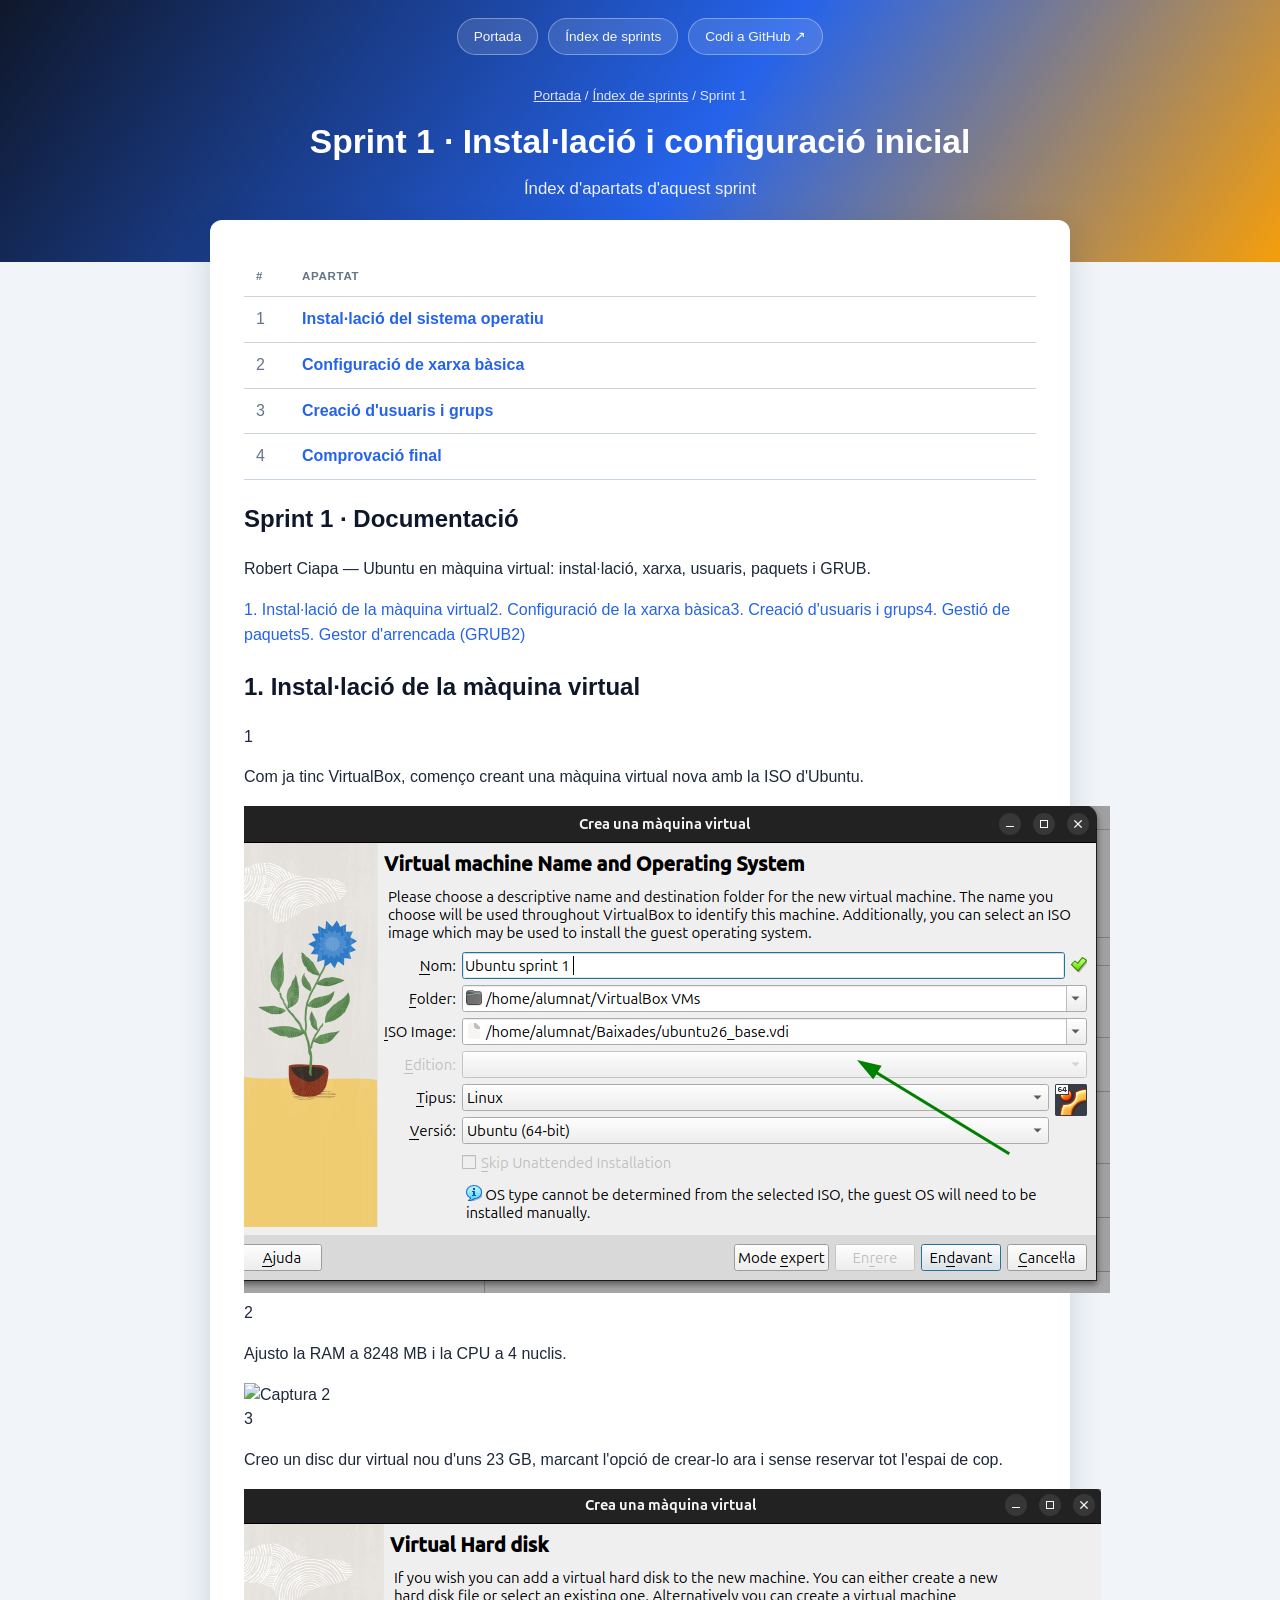
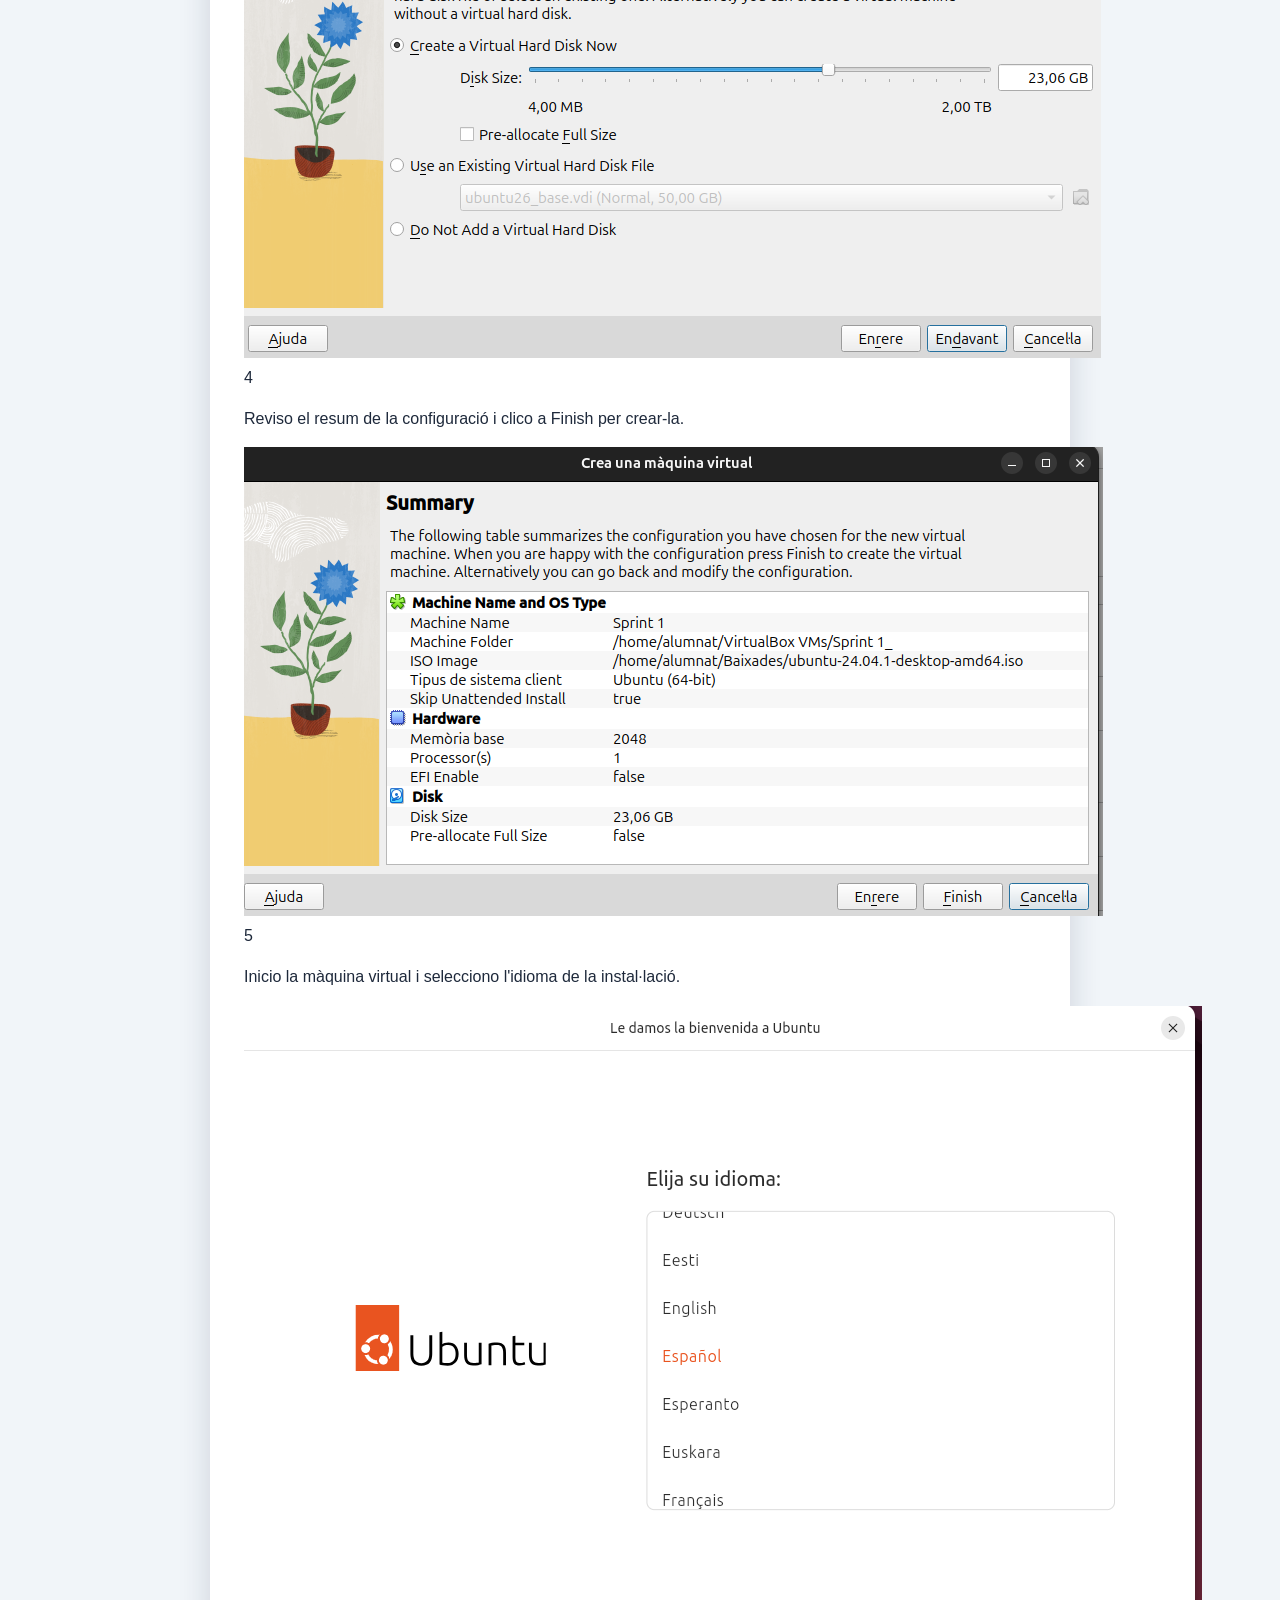
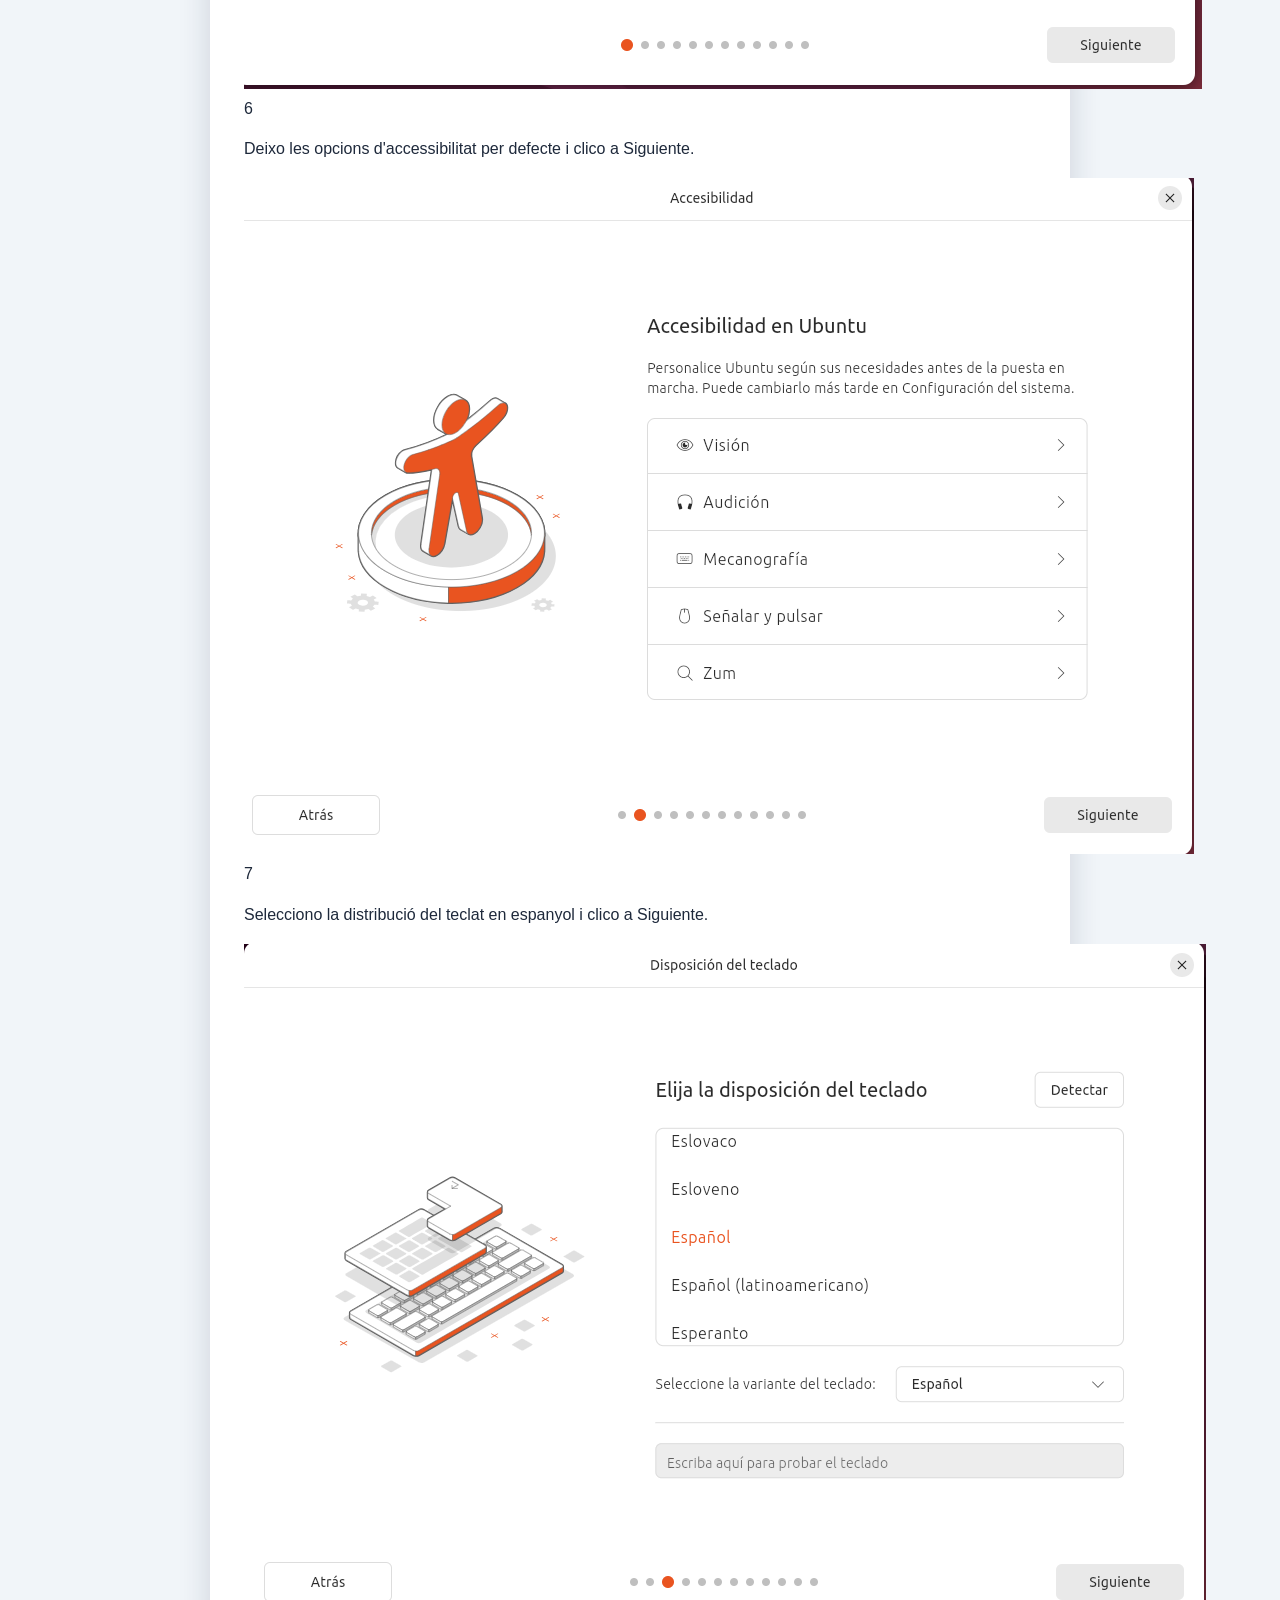
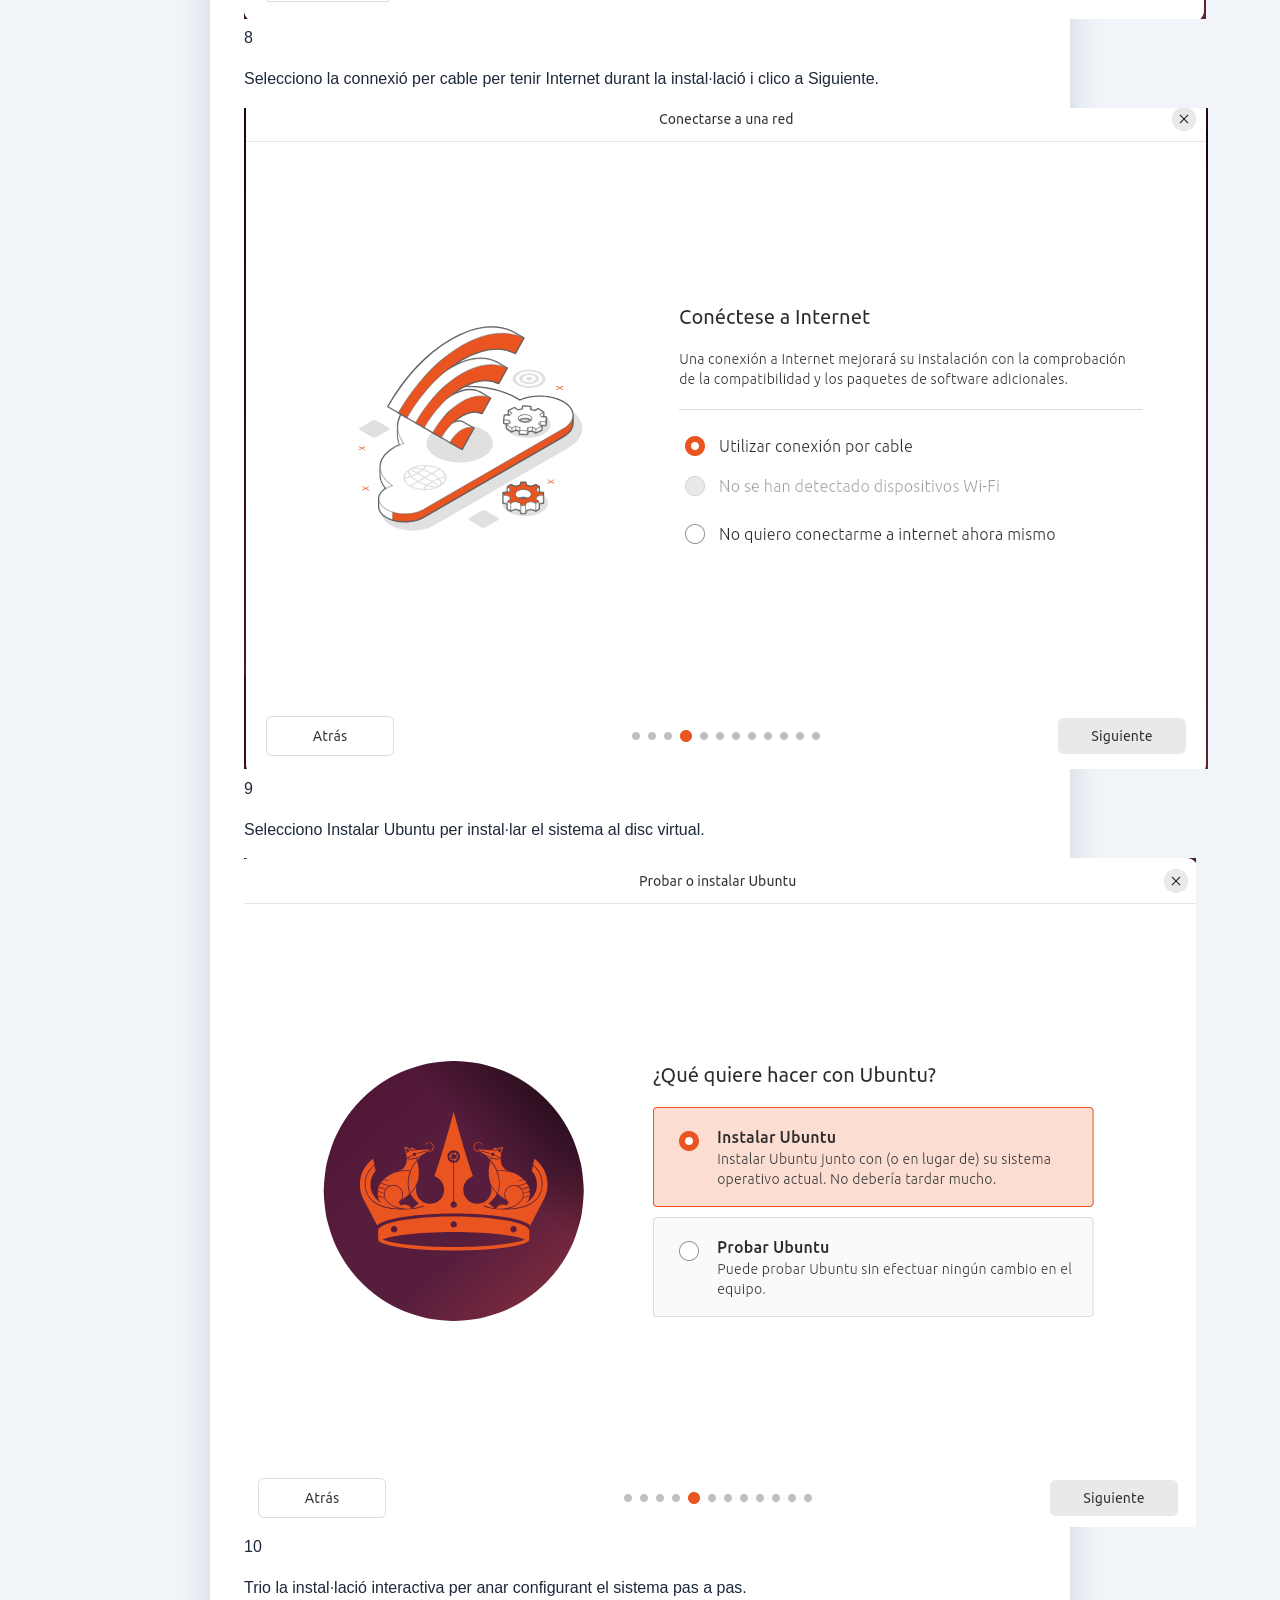
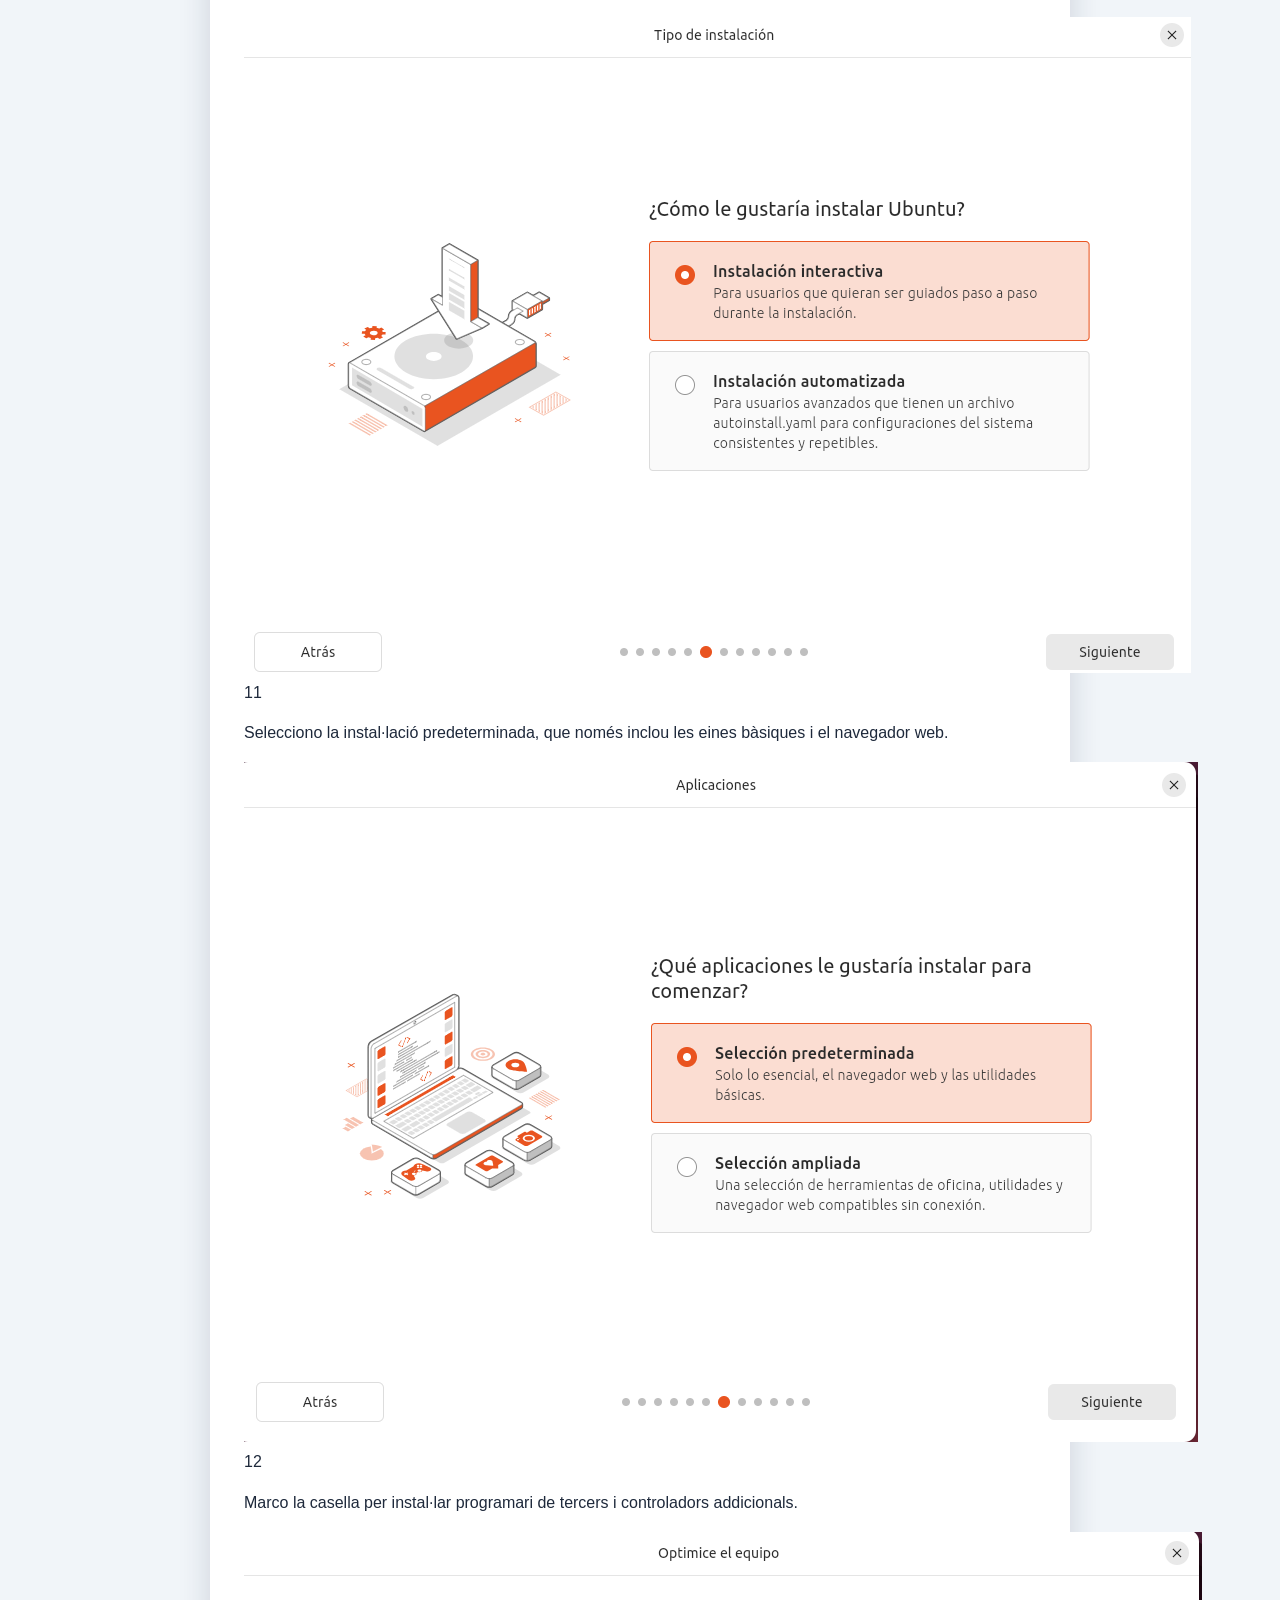
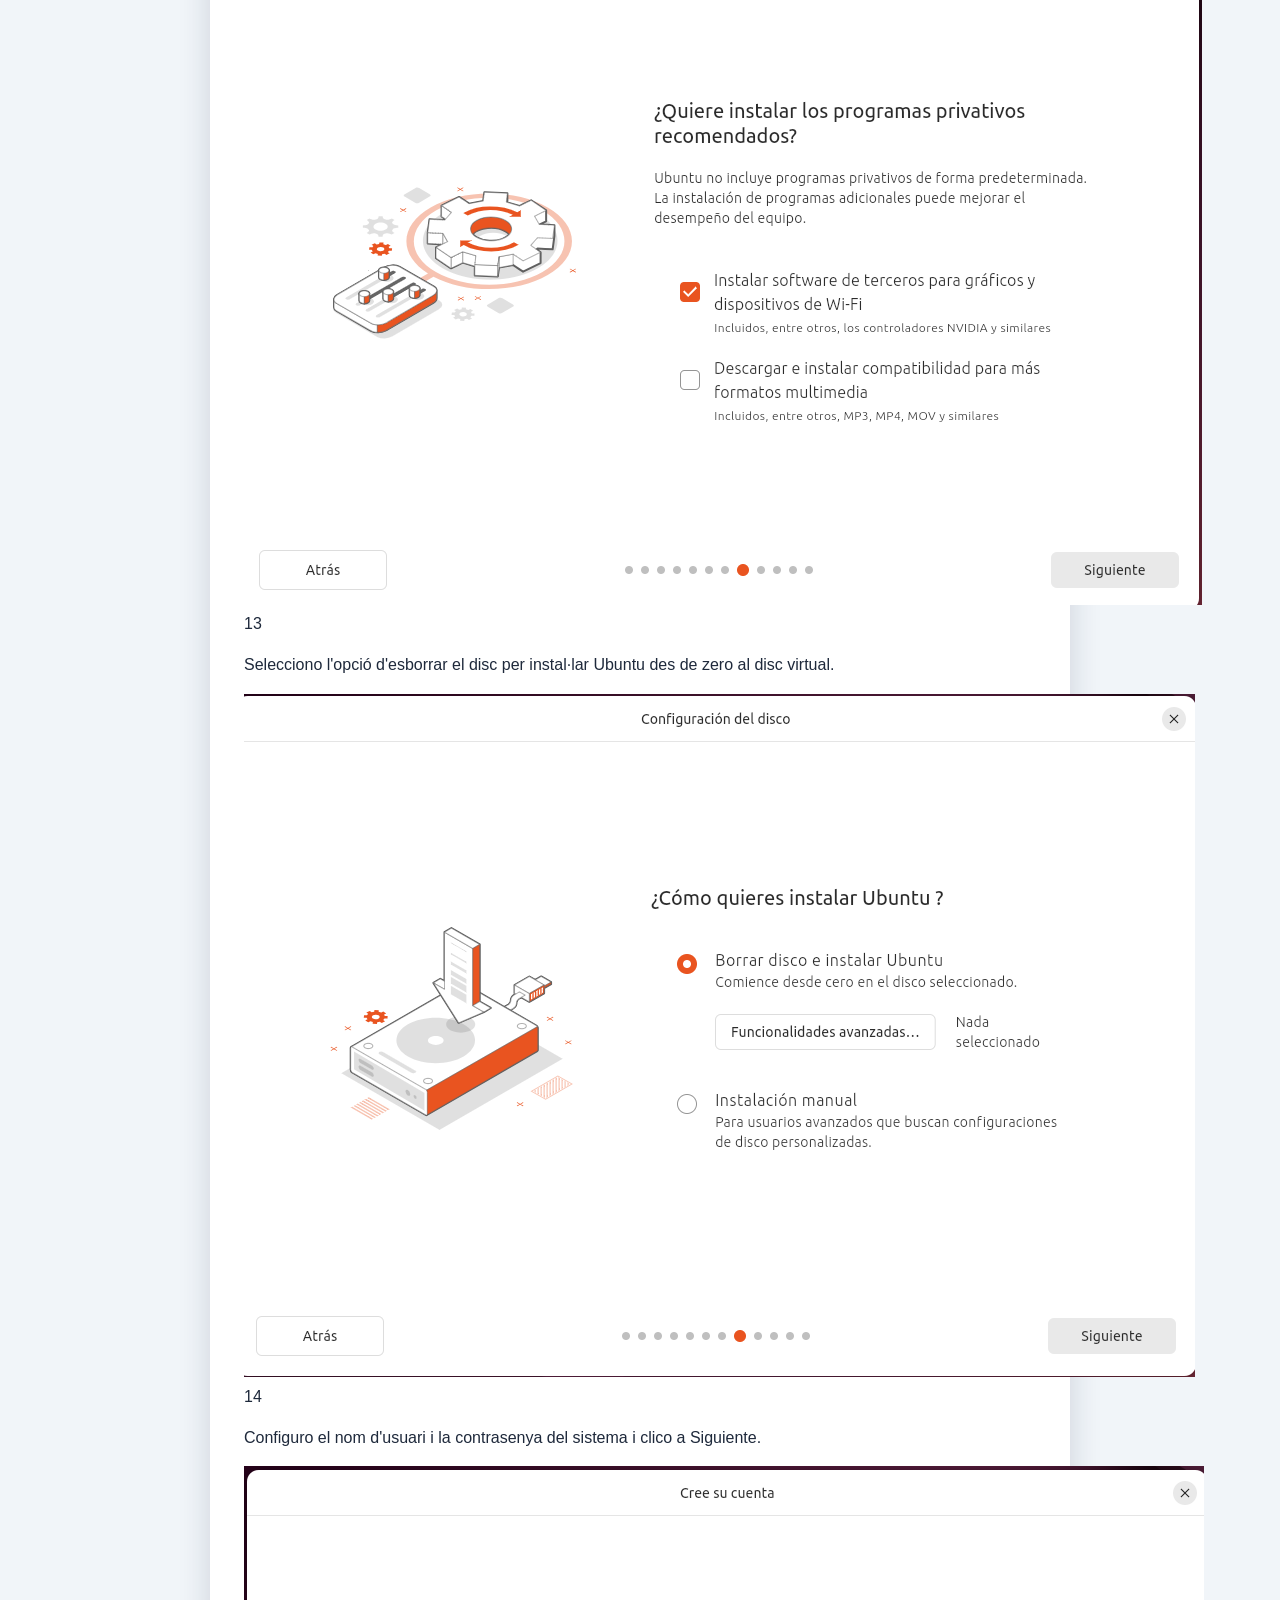
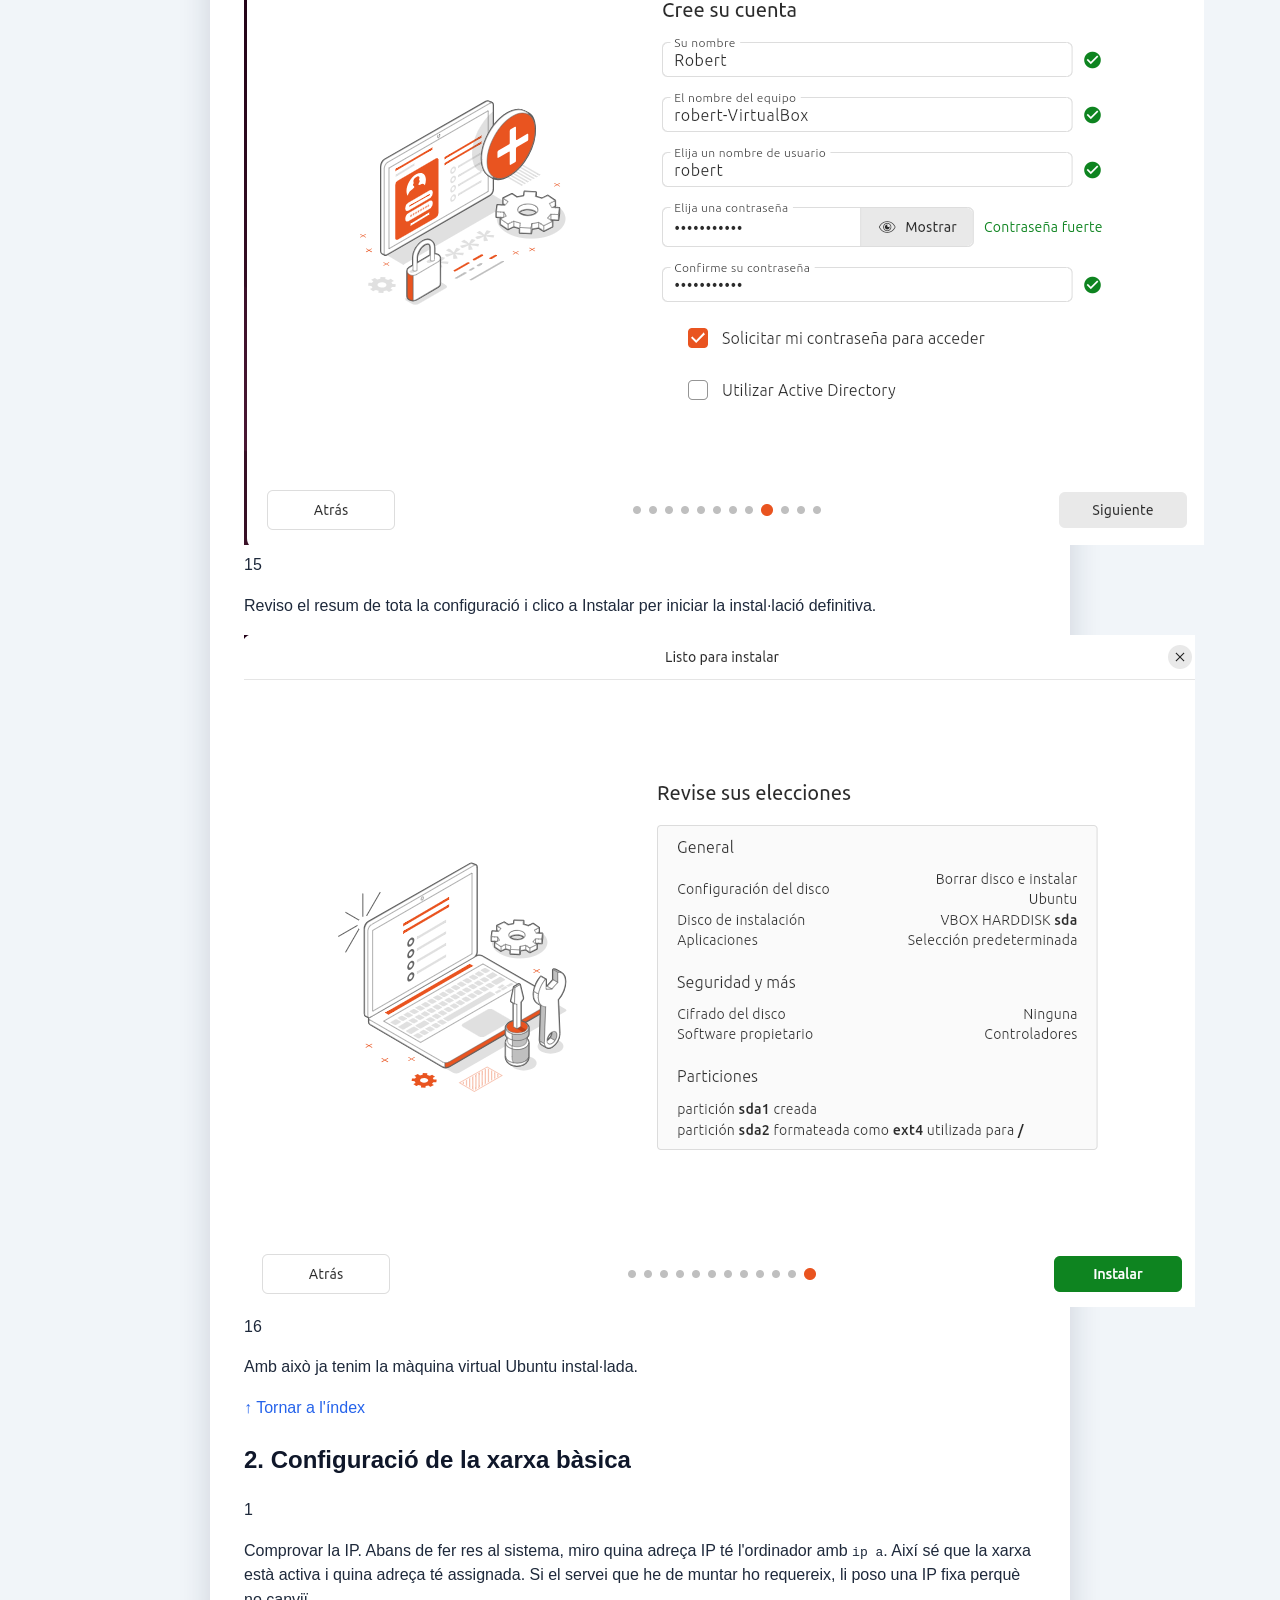
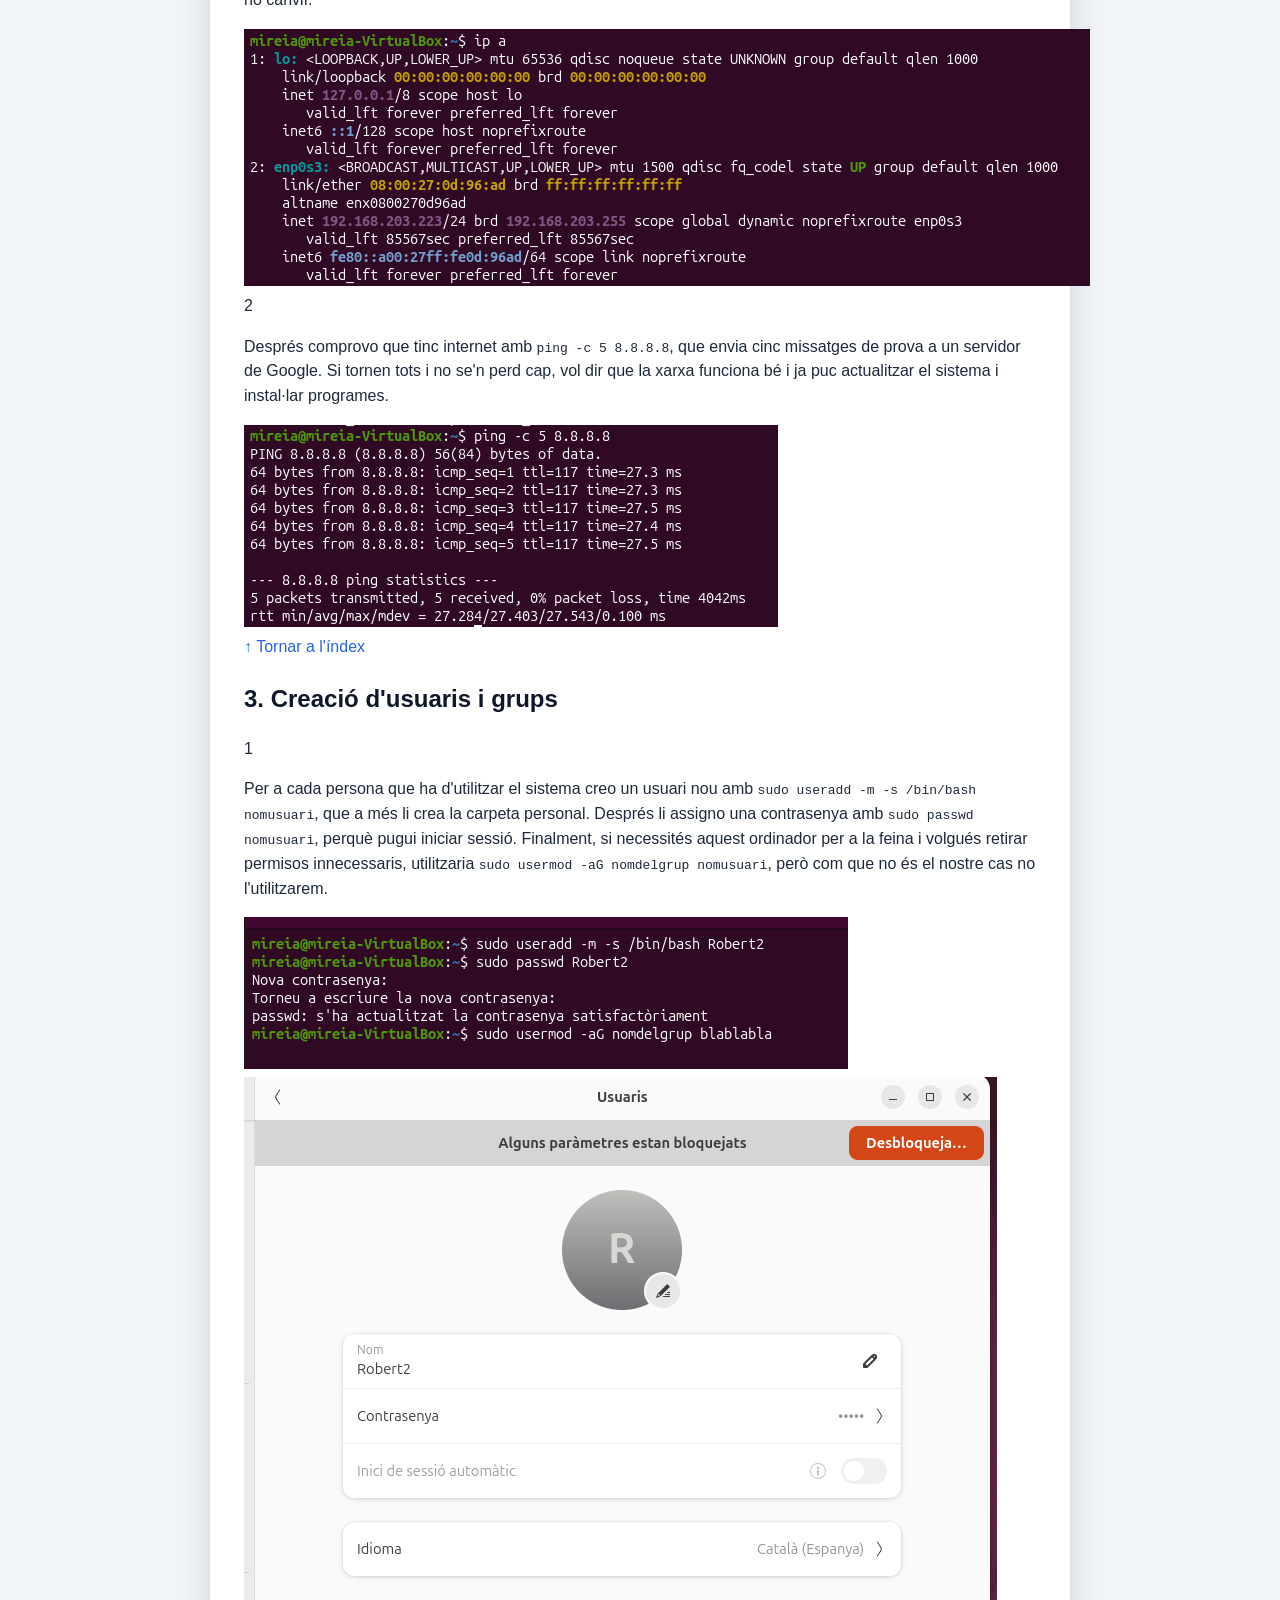
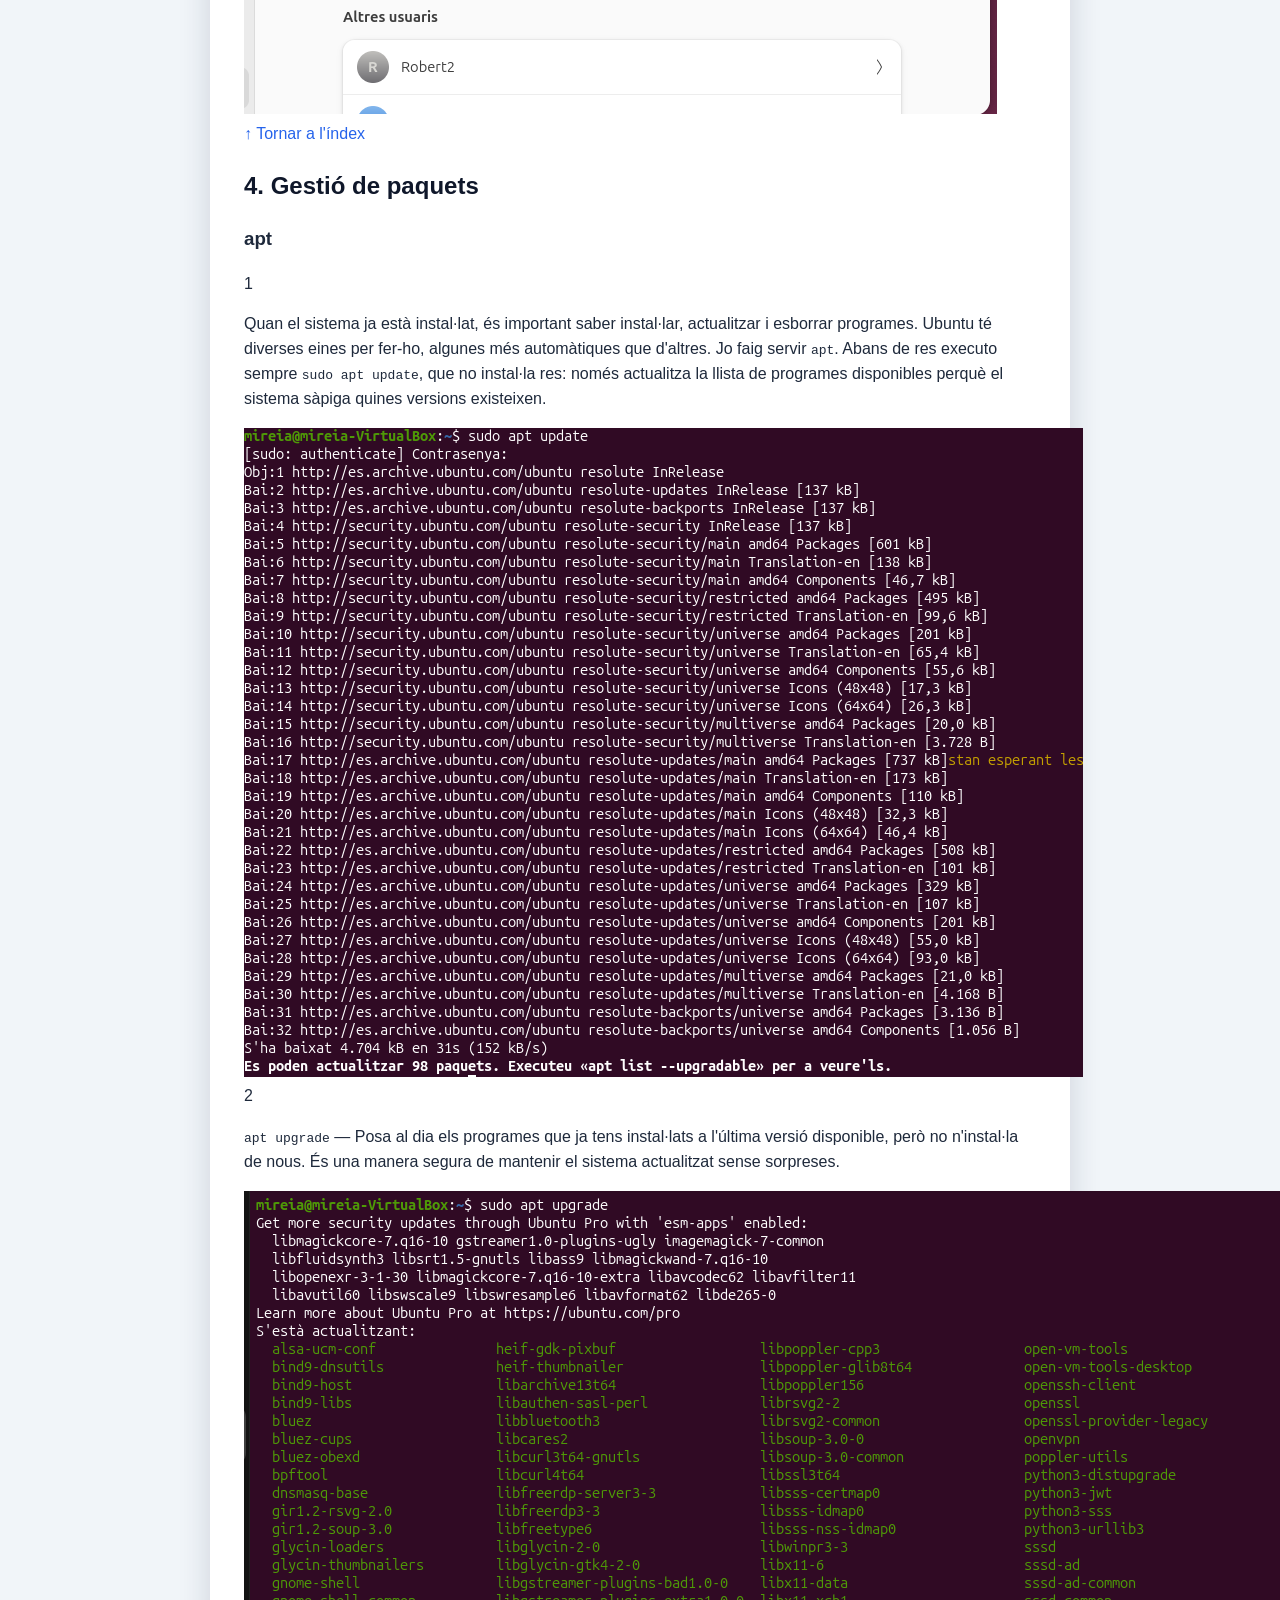
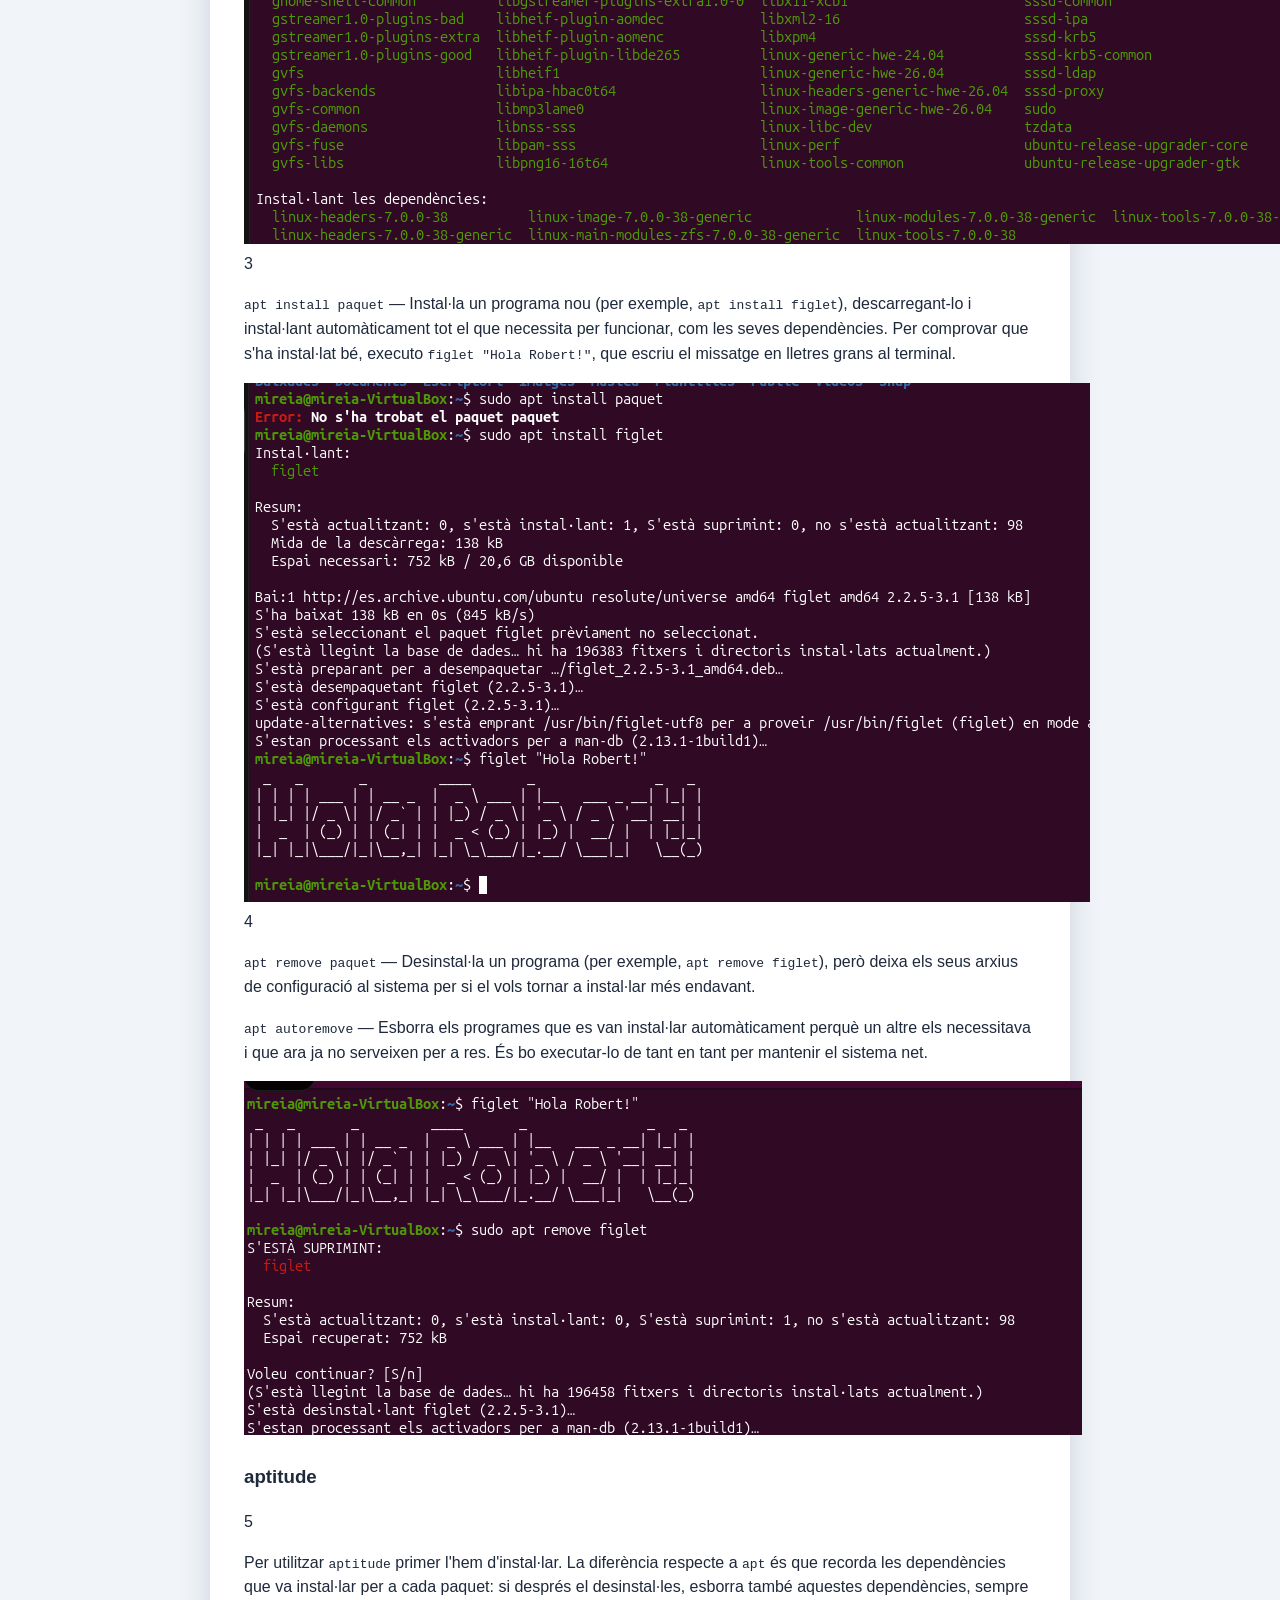
==== commit a0c4cc35: "Fix image path for step 2 in VM installation Updated image source path for step 2 in VM installation" ====
--- a/sprint1/index.html
+++ b/sprint1/index.html
@@ -43,7 +43,7 @@
     
     <section id="vm"><h2>1. Instal·lació de la màquina virtual</h2>
     <div class="step"><span class="n">1</span><div><p>Com ja tinc VirtualBox, començo creant una màquina virtual nova amb la ISO d'Ubuntu.</p><img src="img/00.png" alt="Captura 1" loading="lazy"></div></div>
-    <div class="step"><span class="n">2</span><div><p>Ajusto la RAM a 8248 MB i la CPU a 4 nuclis.</p><img src="img/01.png" alt="Captura 2" loading="lazy"></div></div>
+    <div class="step"><span class="n">2</span><div><p>Ajusto la RAM a 8248 MB i la CPU a 4 nuclis.</p><img src="../01.png" alt="Captura 2" loading="lazy"></div></div>
     <div class="step"><span class="n">3</span><div><p>Creo un disc dur virtual nou d'uns 23 GB, marcant l'opció de crear-lo ara i sense reservar tot l'espai de cop.</p><img src="img/02.png" alt="Captura 3" loading="lazy"></div></div>
     <div class="step"><span class="n">4</span><div><p>Reviso el resum de la configuració i clico a Finish per crear-la.</p><img src="img/03.png" alt="Captura 4" loading="lazy"></div></div>
     <div class="step"><span class="n">5</span><div><p>Inicio la màquina virtual i selecciono l'idioma de la instal·lació.</p><img src="img/04.png" alt="Captura 5" loading="lazy"></div></div>
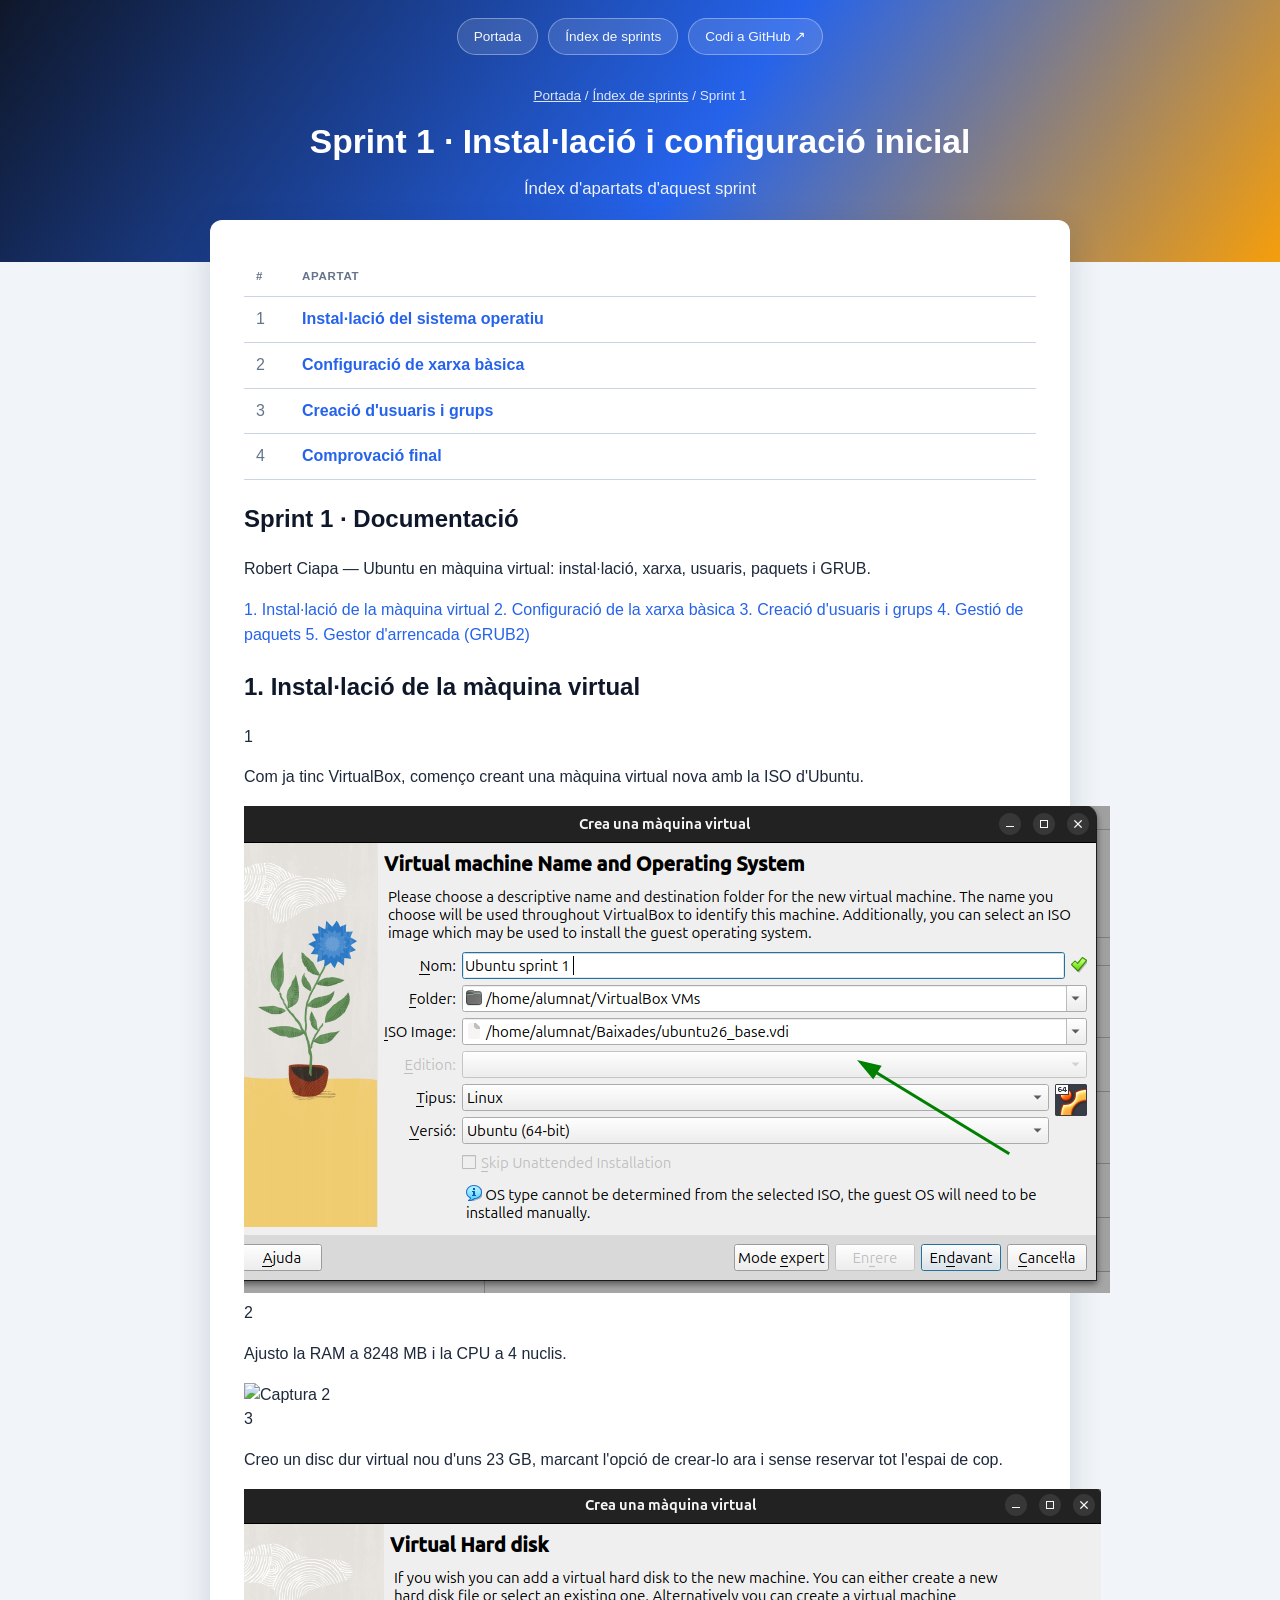
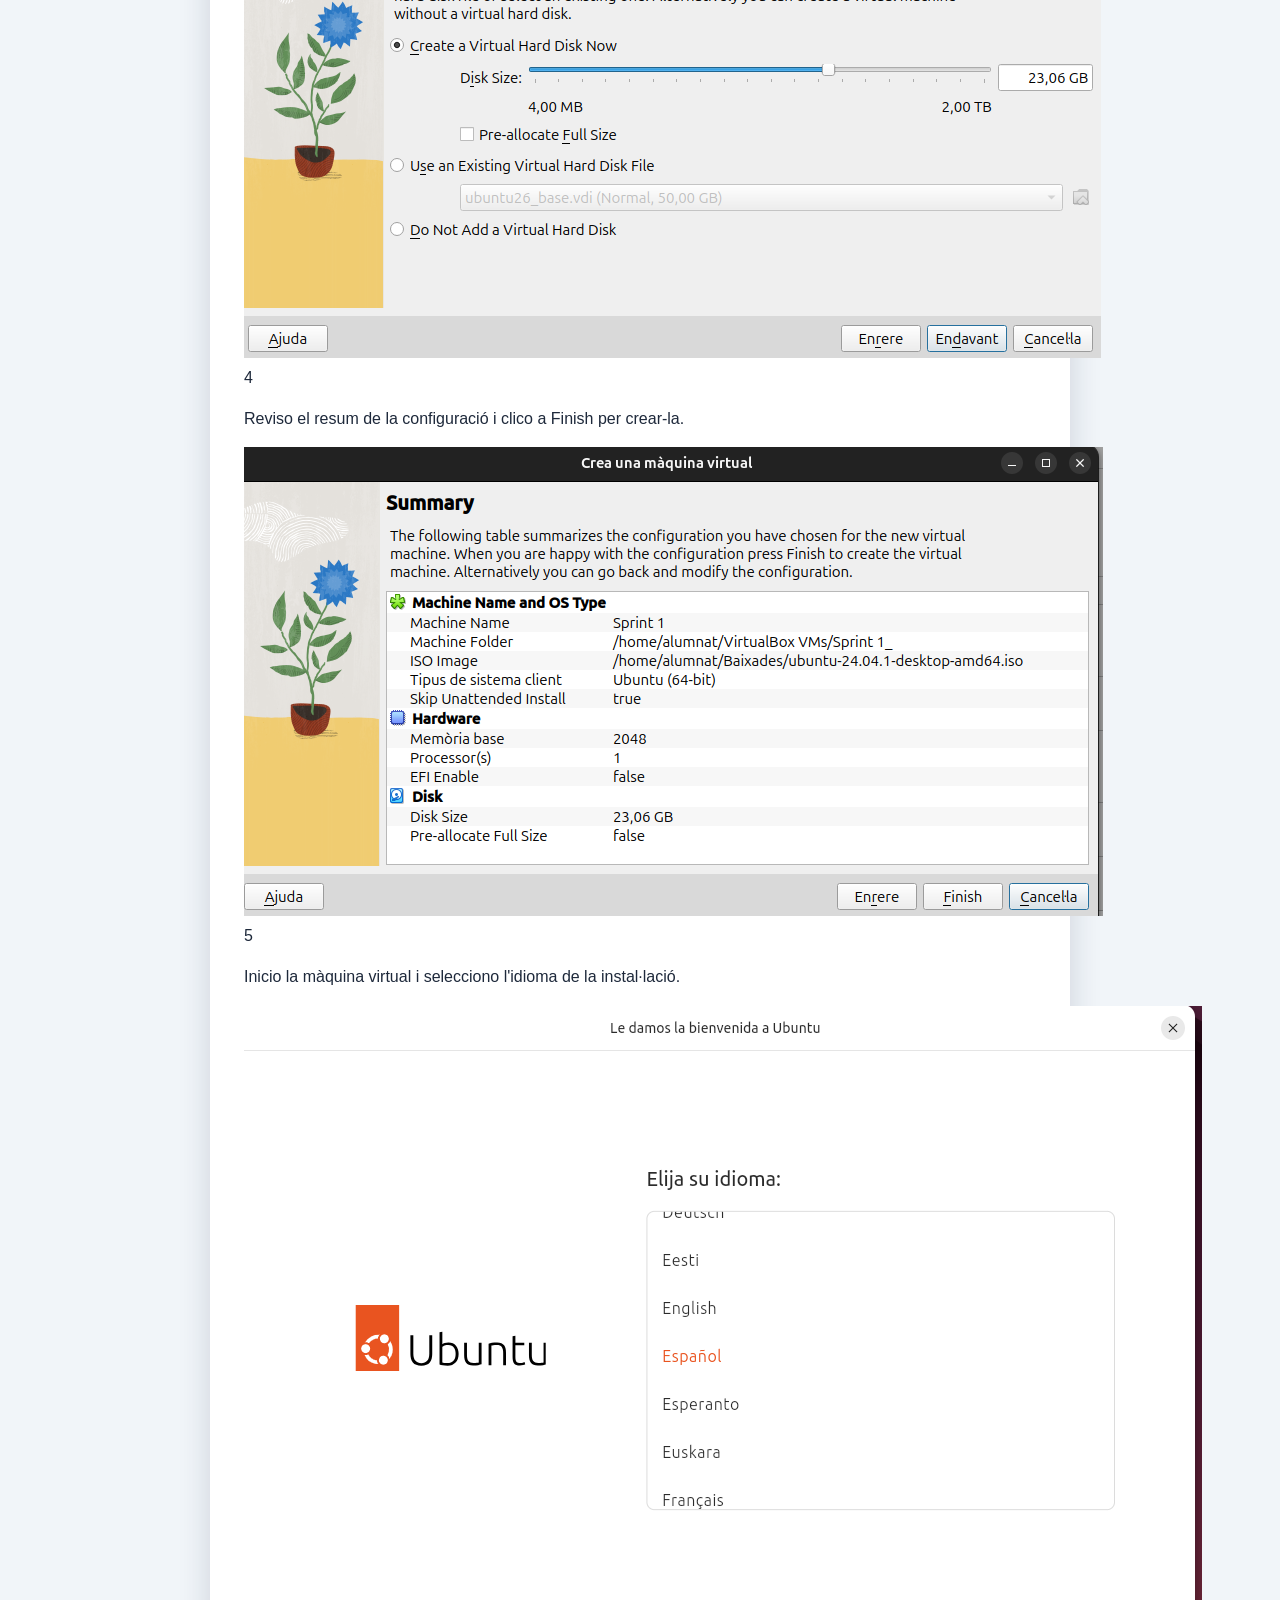
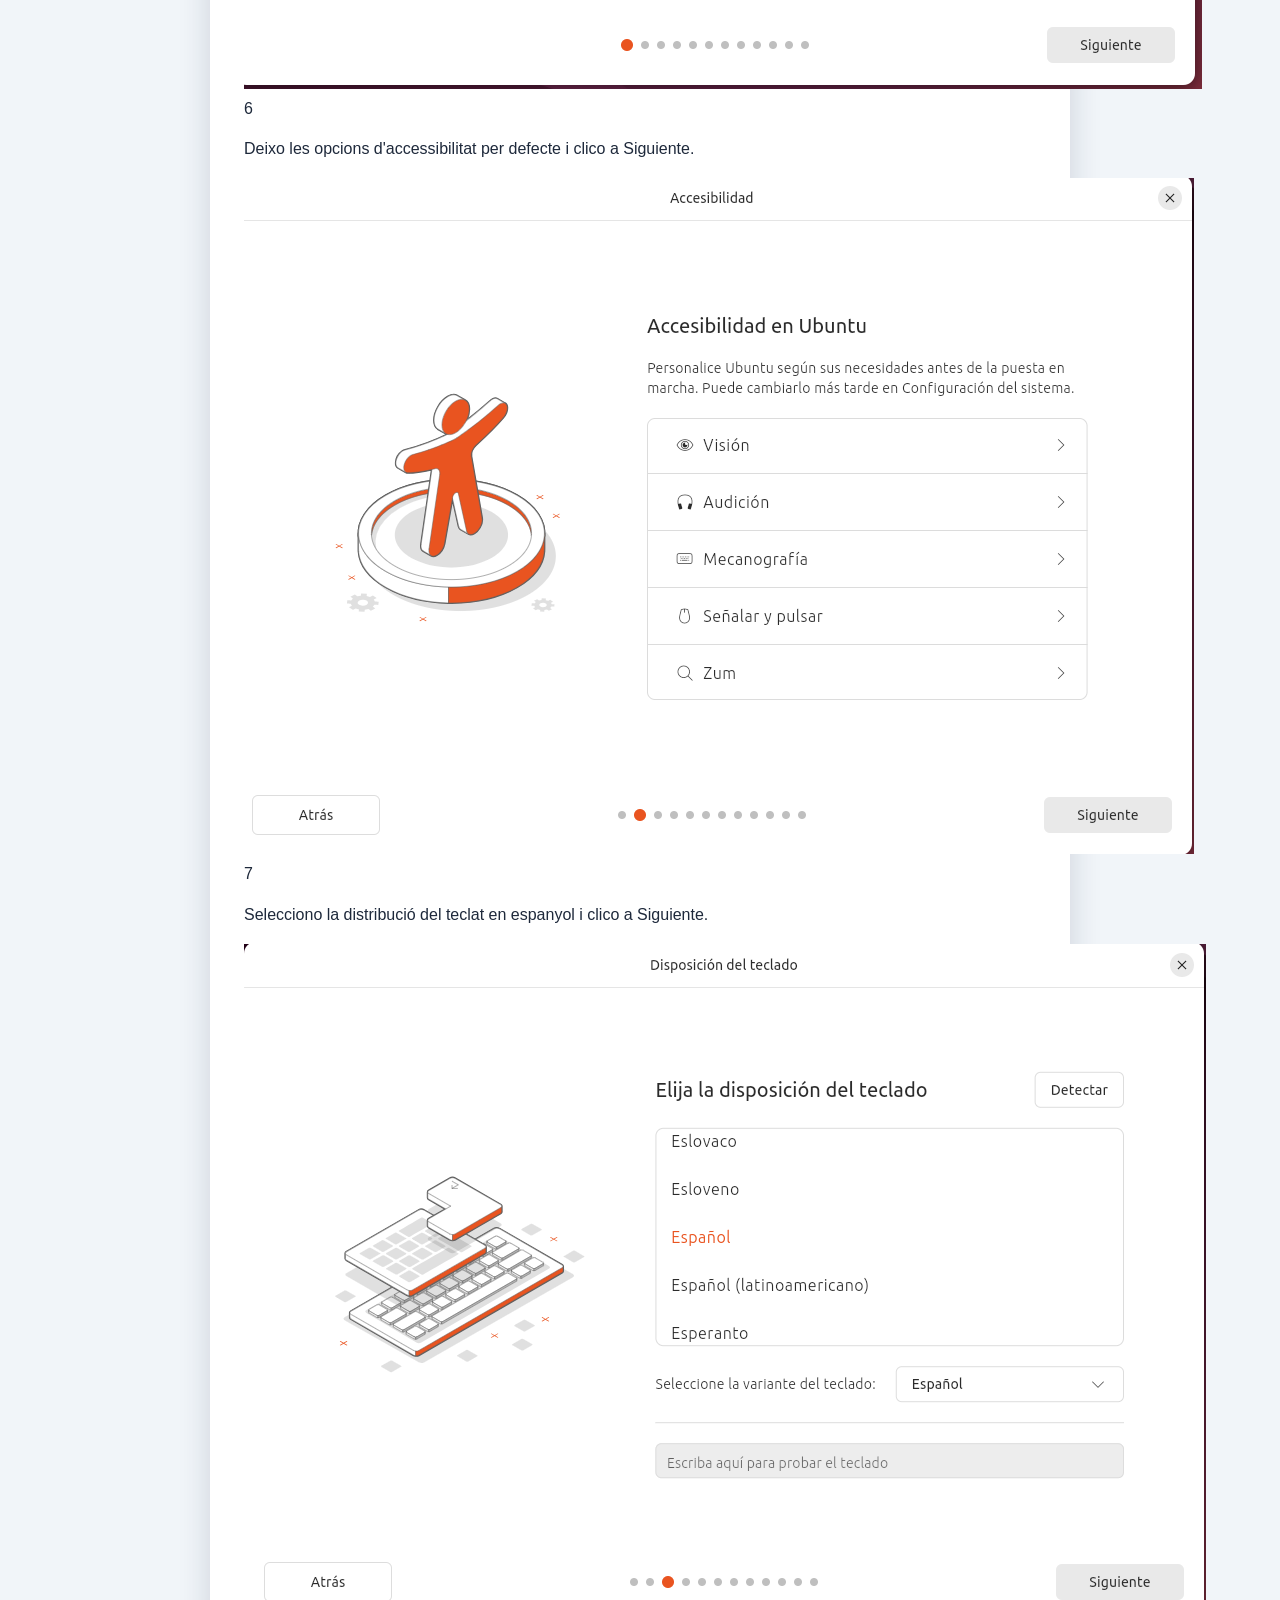
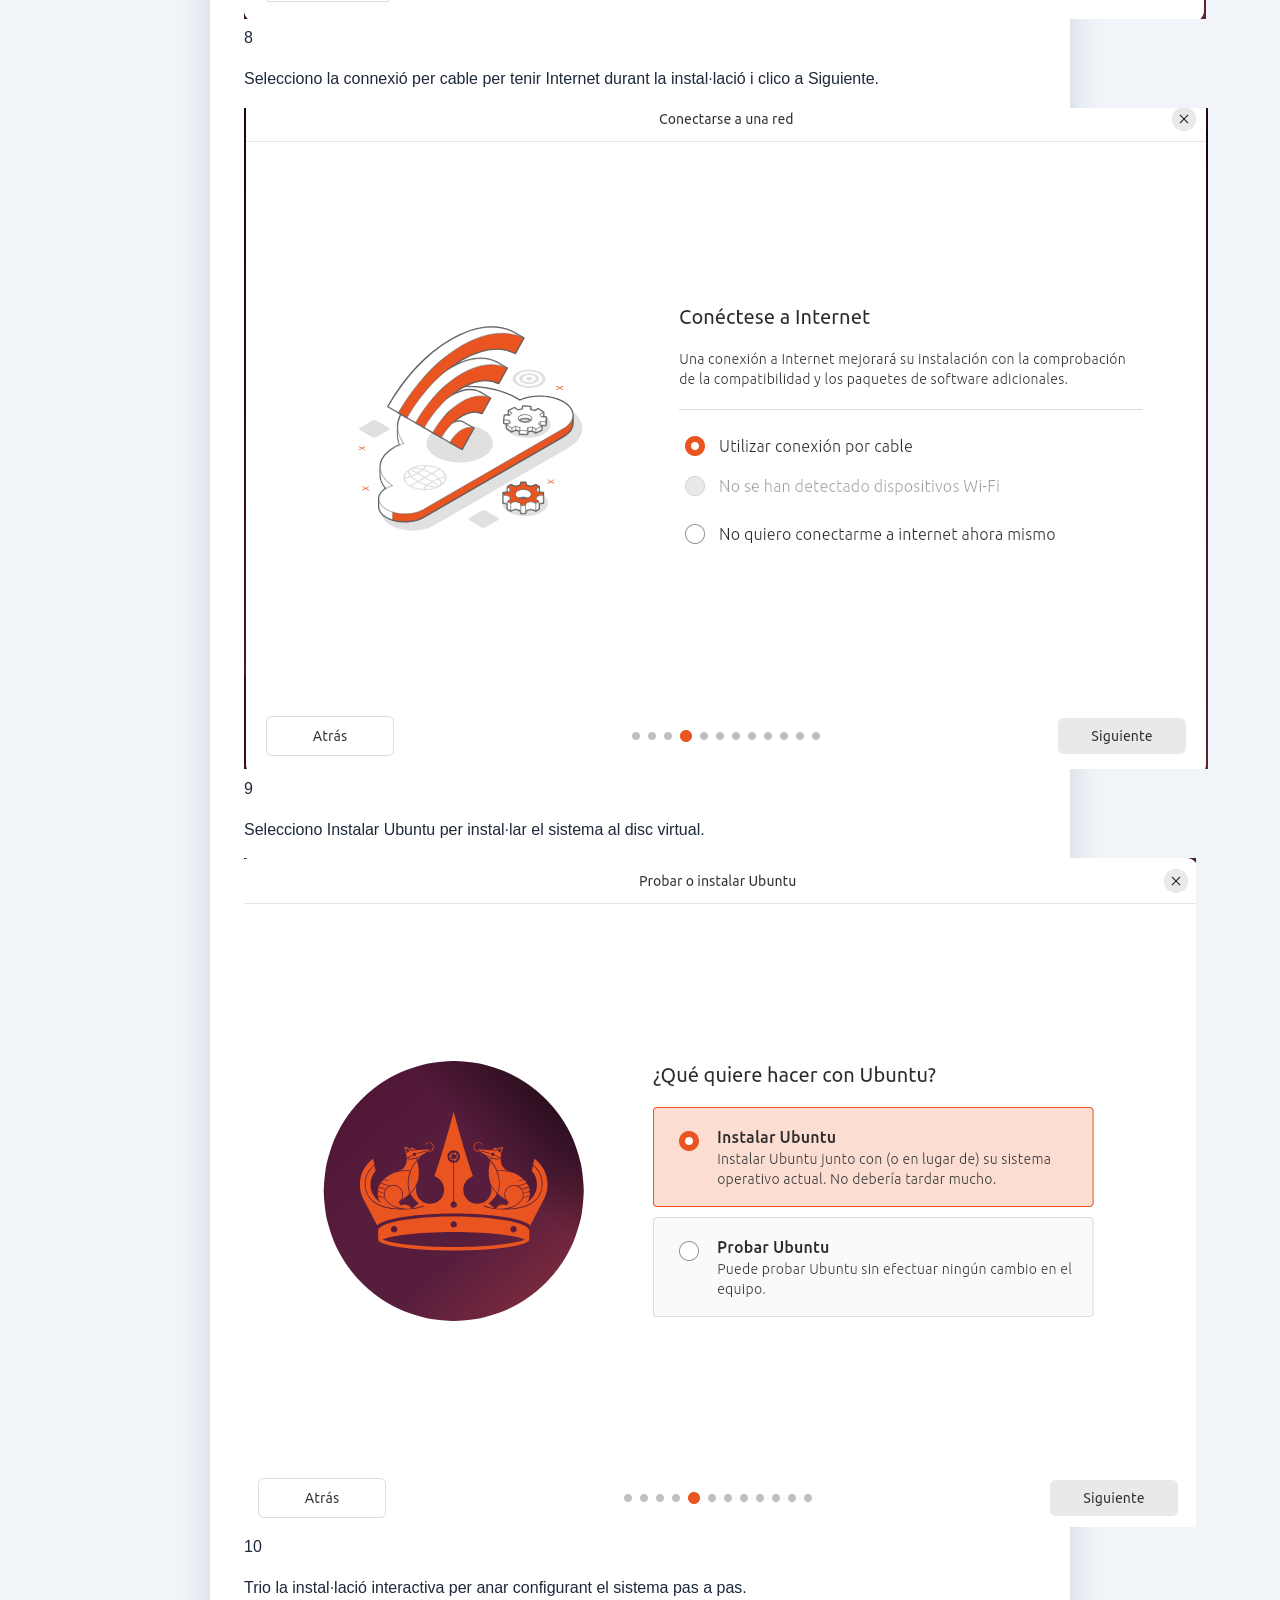
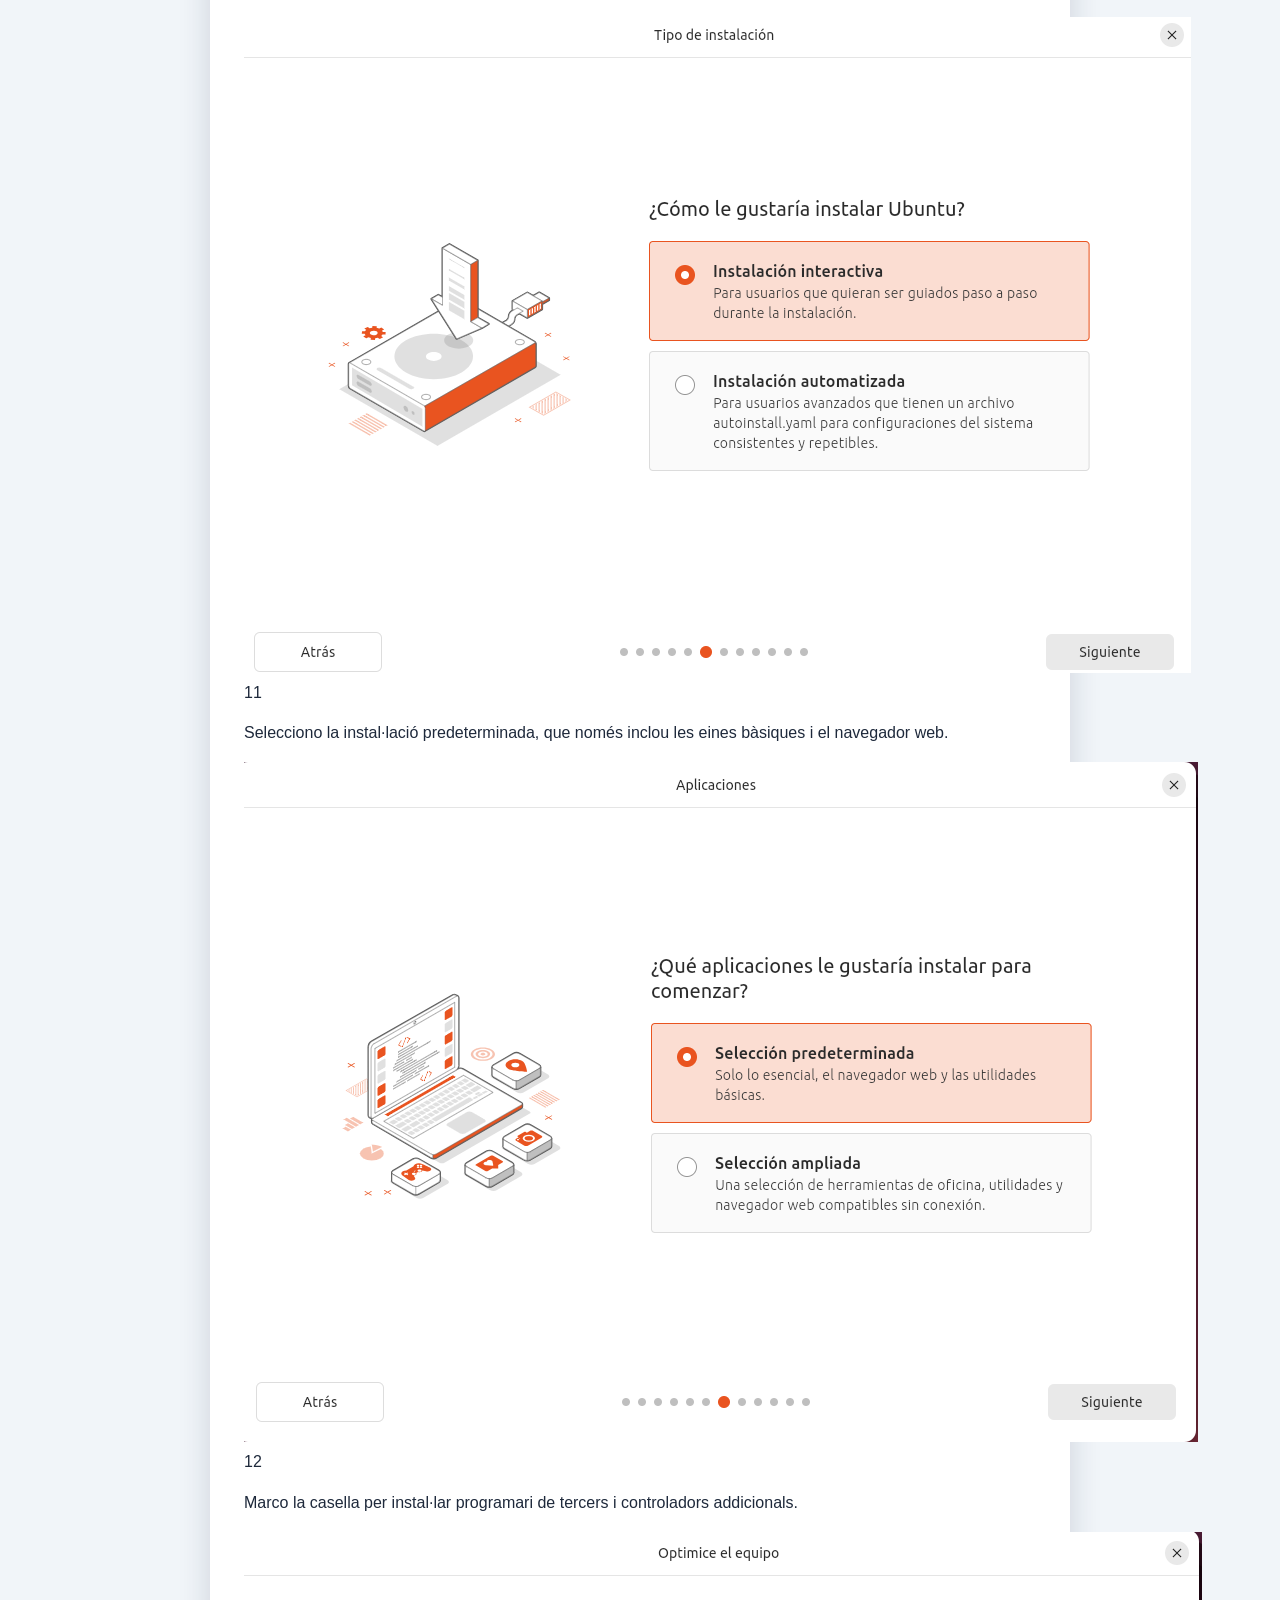
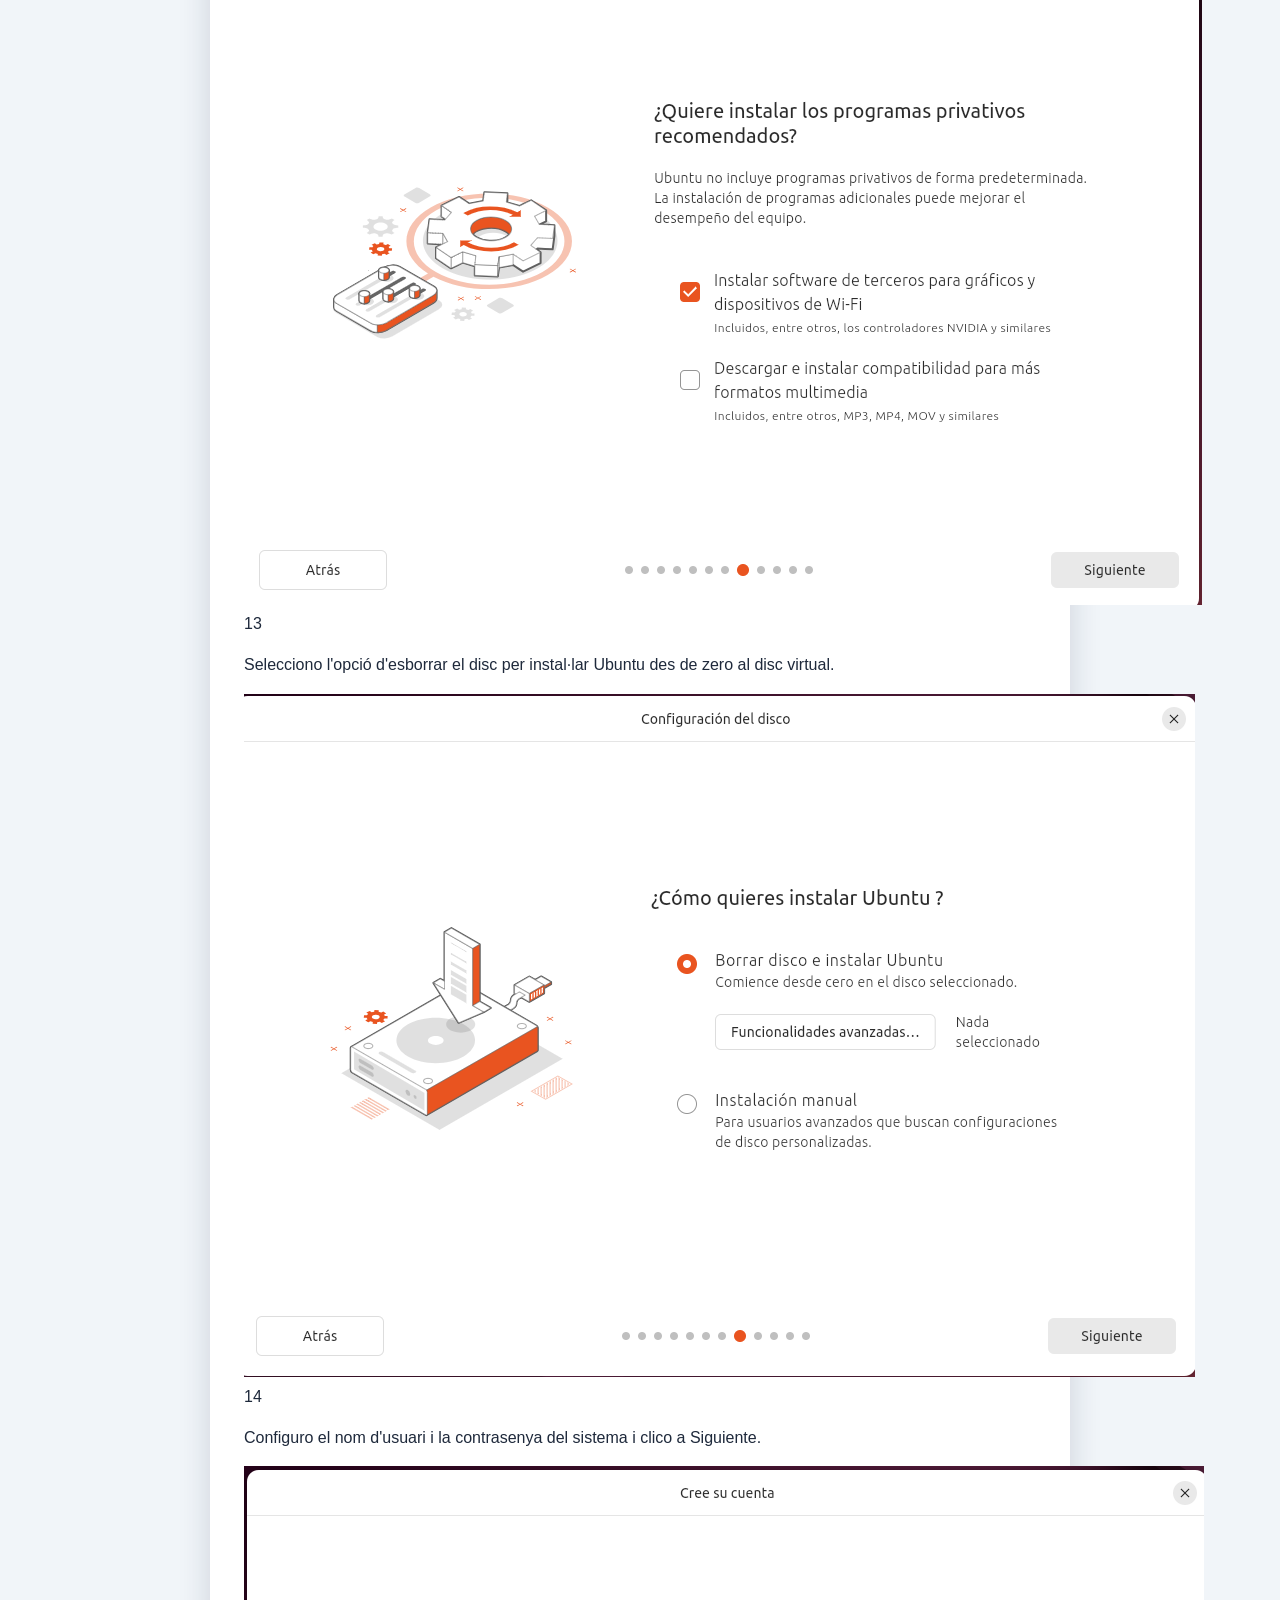
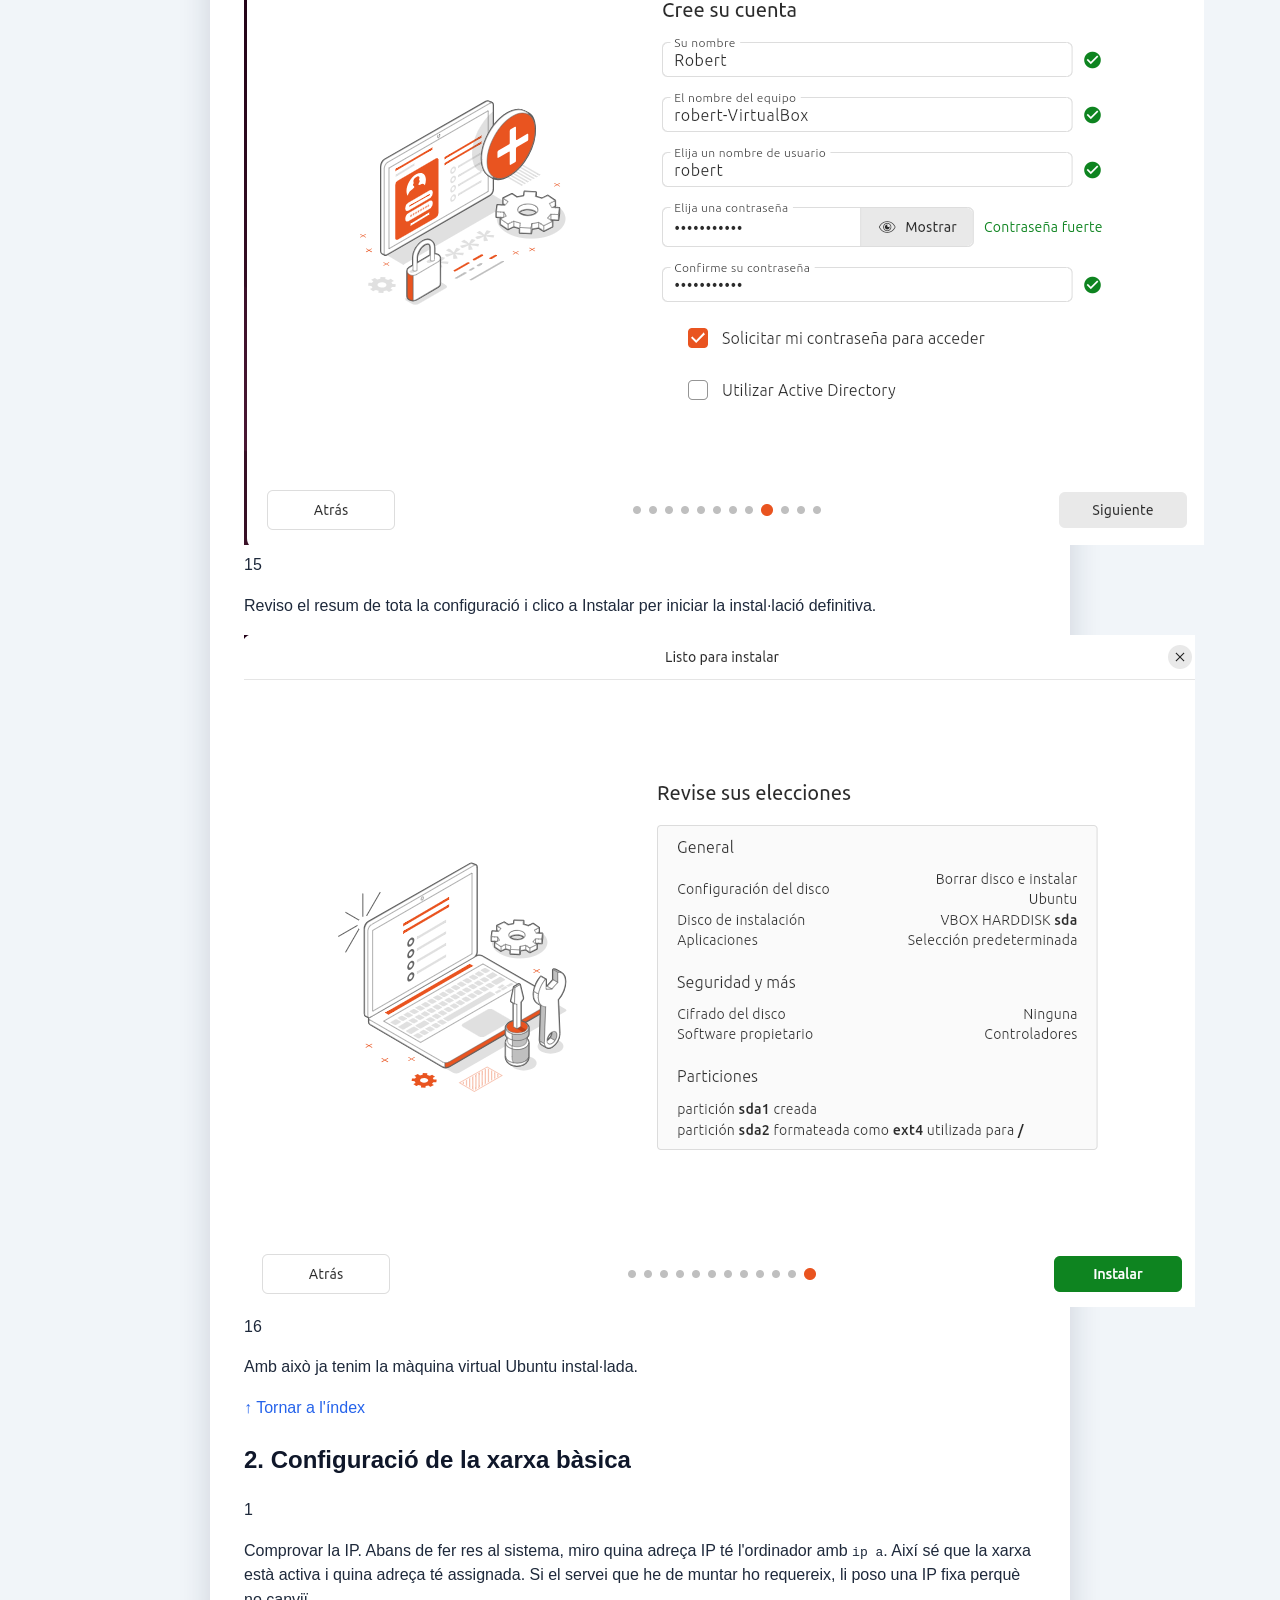
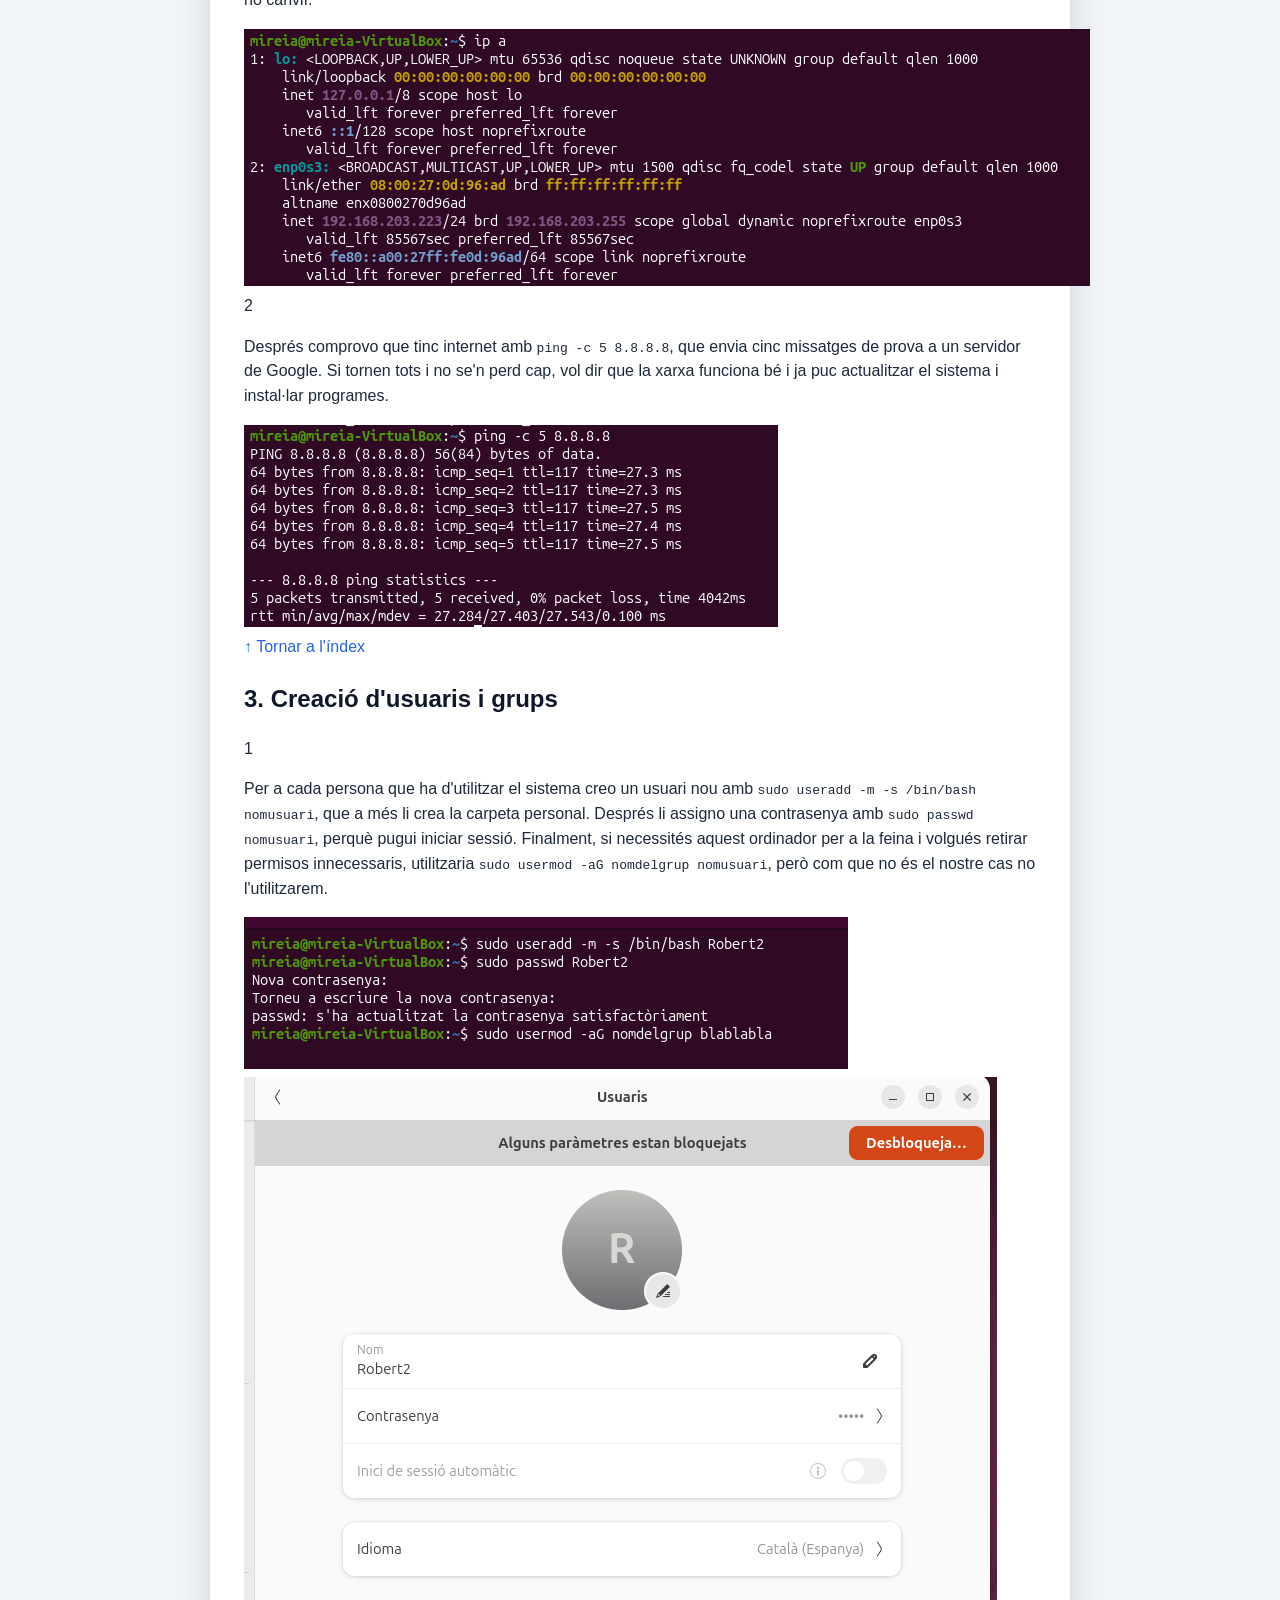
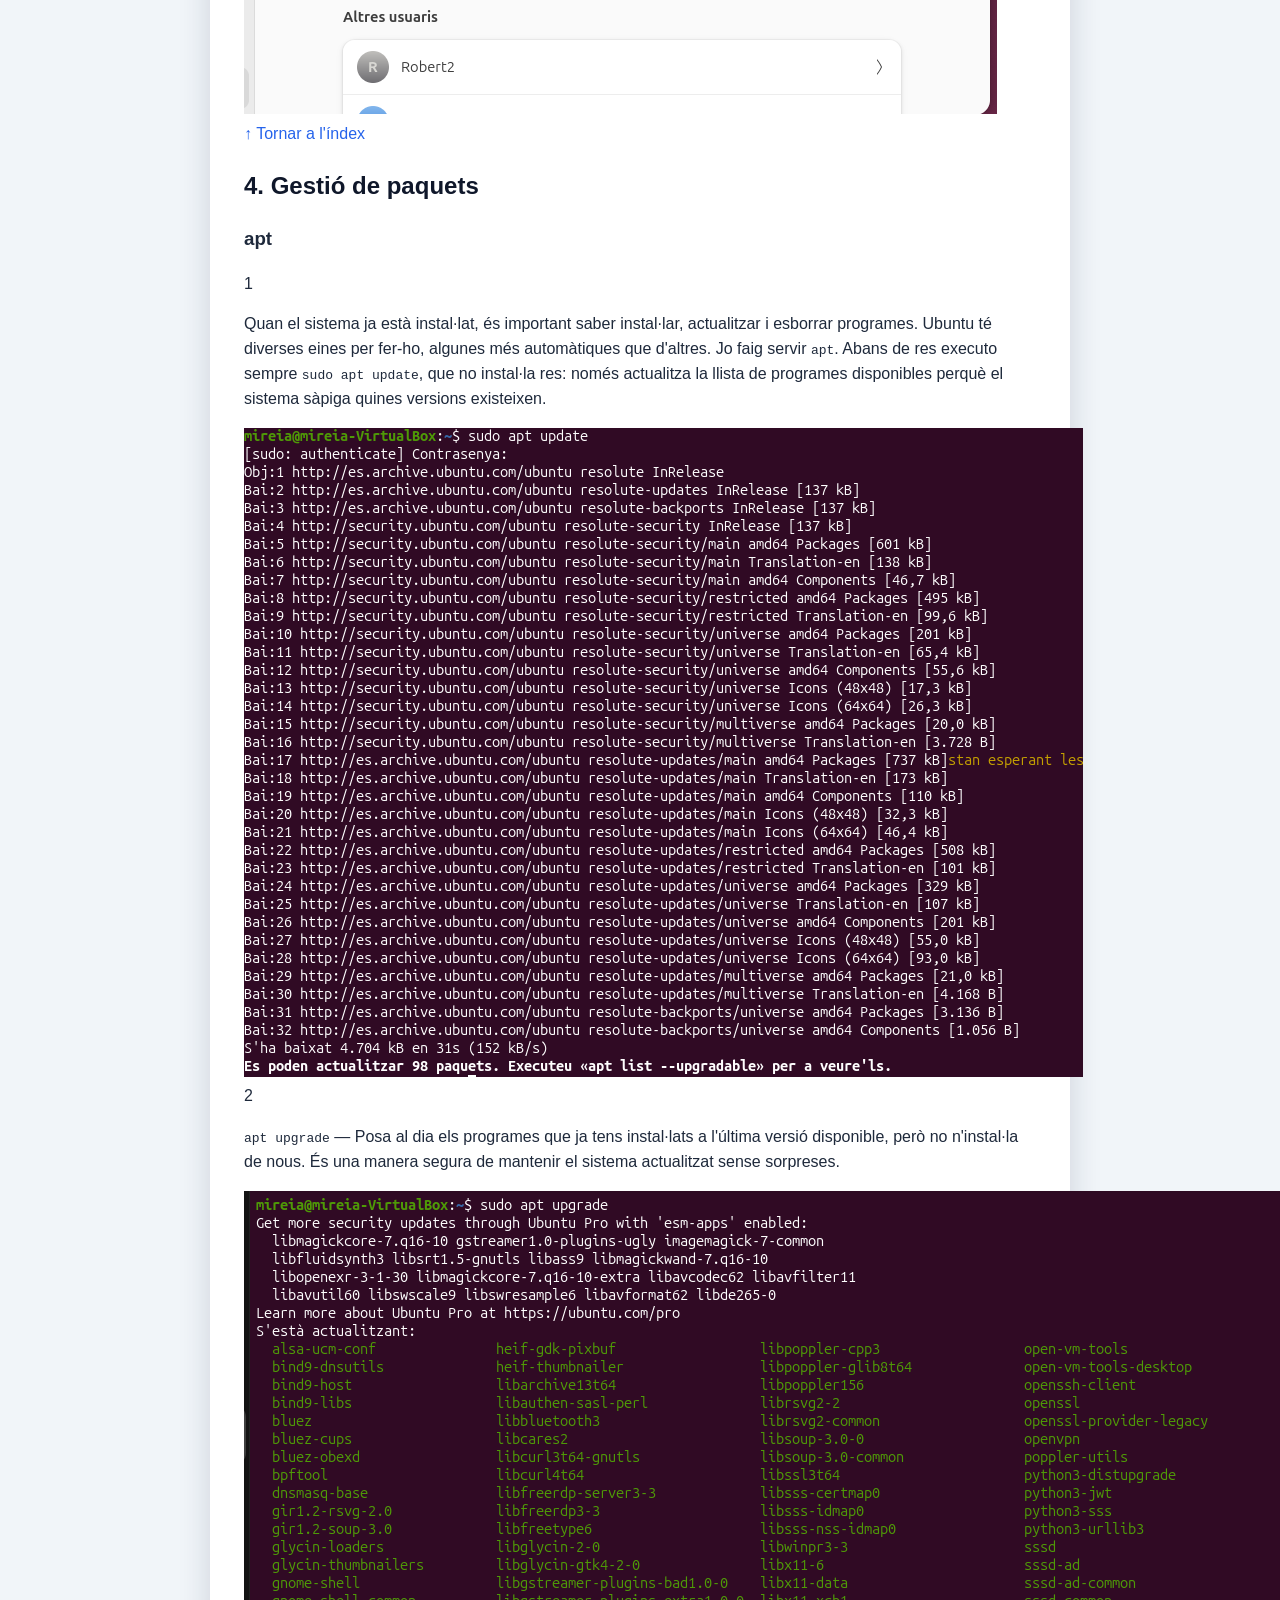
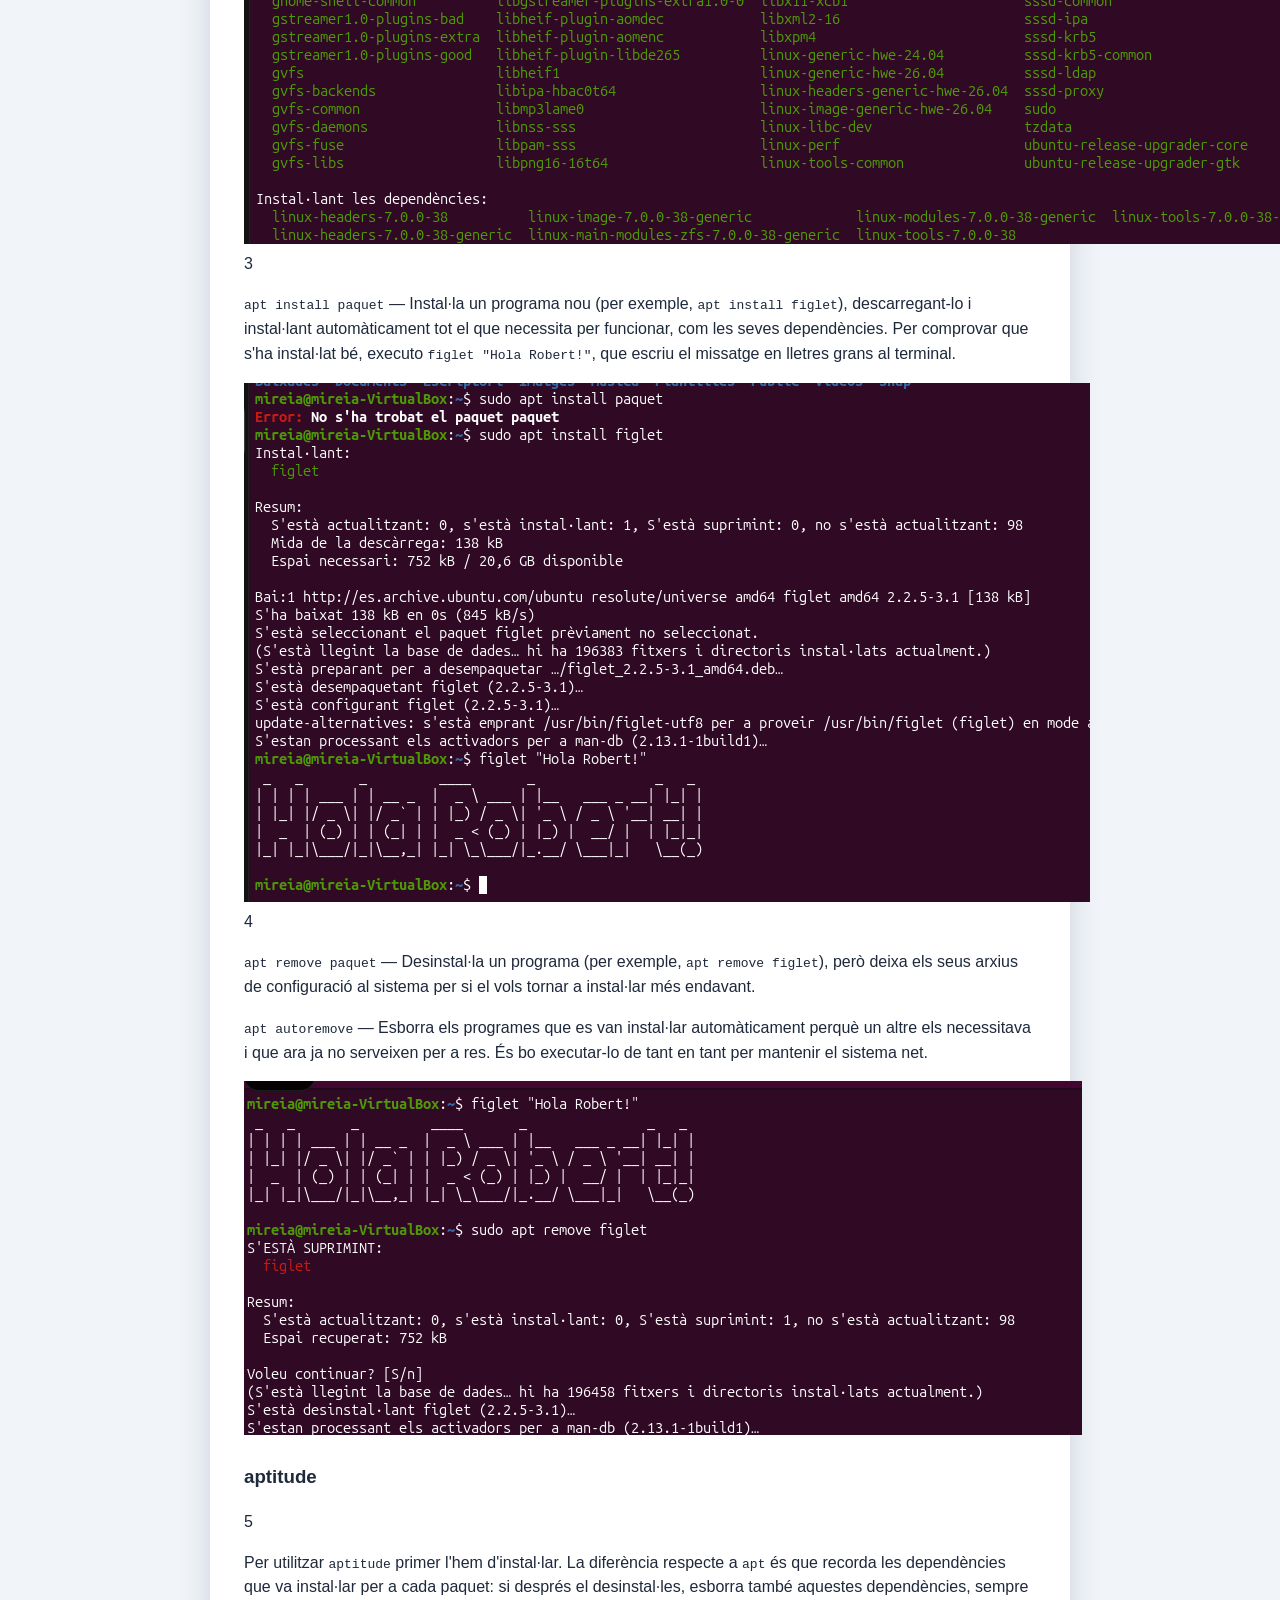
==== commit ba6000af: "Refactor navigation links for better readability" ====
--- a/sprint1/index.html
+++ b/sprint1/index.html
@@ -39,7 +39,12 @@
     <title>Sprint 1 · Robert Ciapa</title>
     
     <main id="top"><h1>Sprint 1 · Documentació</h1><p>Robert Ciapa — Ubuntu en màquina virtual: instal·lació, xarxa, usuaris, paquets i GRUB.</p>
-    <nav><a href="#vm">1. Instal·lació de la màquina virtual</a><a href="#xarxa">2. Configuració de la xarxa bàsica</a><a href="#usuaris">3. Creació d'usuaris i grups</a><a href="#paquets">4. Gestió de paquets</a><a href="#grub">5. Gestor d'arrencada (GRUB2)</a></nav>
+    <nav><a href="#vm">1. Instal·lació de la màquina virtual</a>
+      <a href="#xarxa">2. Configuració de la xarxa bàsica</a>
+      <a href="#usuaris">3. Creació d'usuaris i grups</a>
+      <a href="#paquets">4. Gestió de paquets</a>
+      <a href="#grub">5. Gestor d'arrencada (GRUB2)</a>
+    </nav>
     
     <section id="vm"><h2>1. Instal·lació de la màquina virtual</h2>
     <div class="step"><span class="n">1</span><div><p>Com ja tinc VirtualBox, començo creant una màquina virtual nova amb la ISO d'Ubuntu.</p><img src="img/00.png" alt="Captura 1" loading="lazy"></div></div>
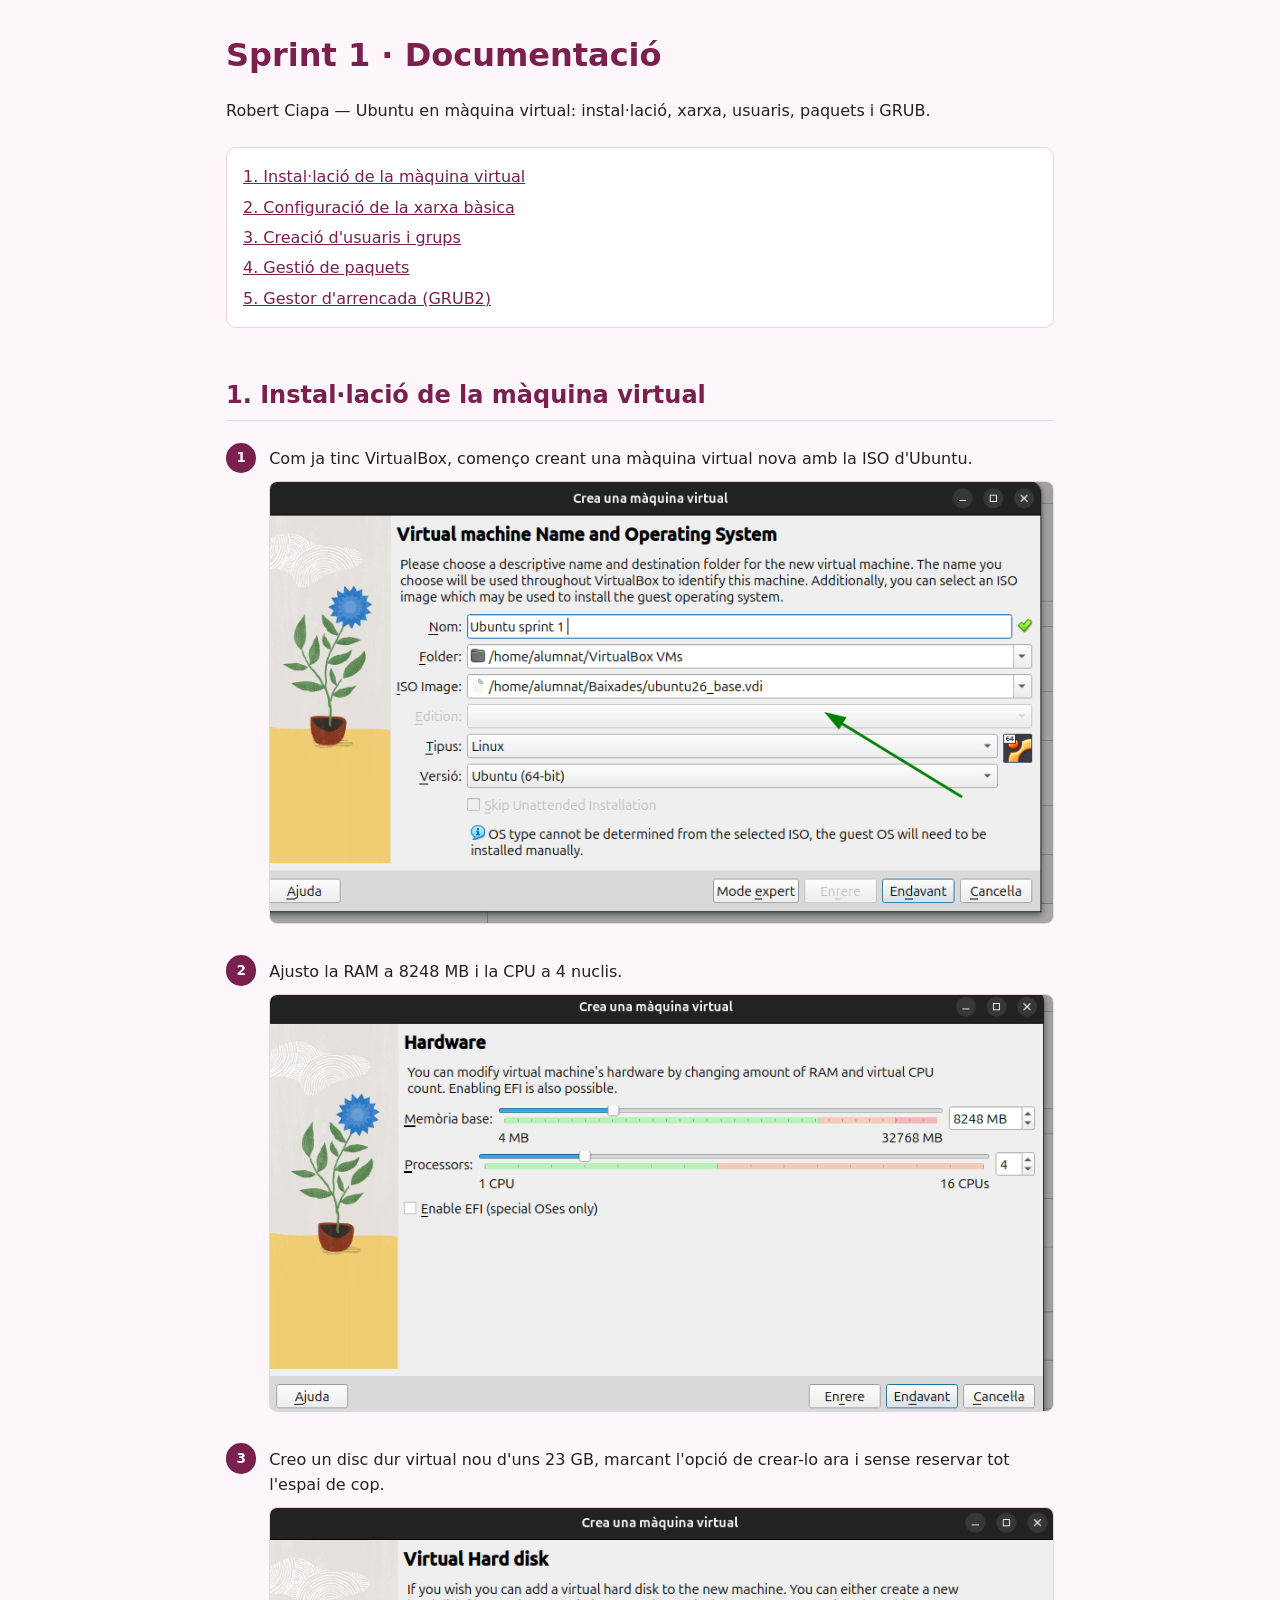
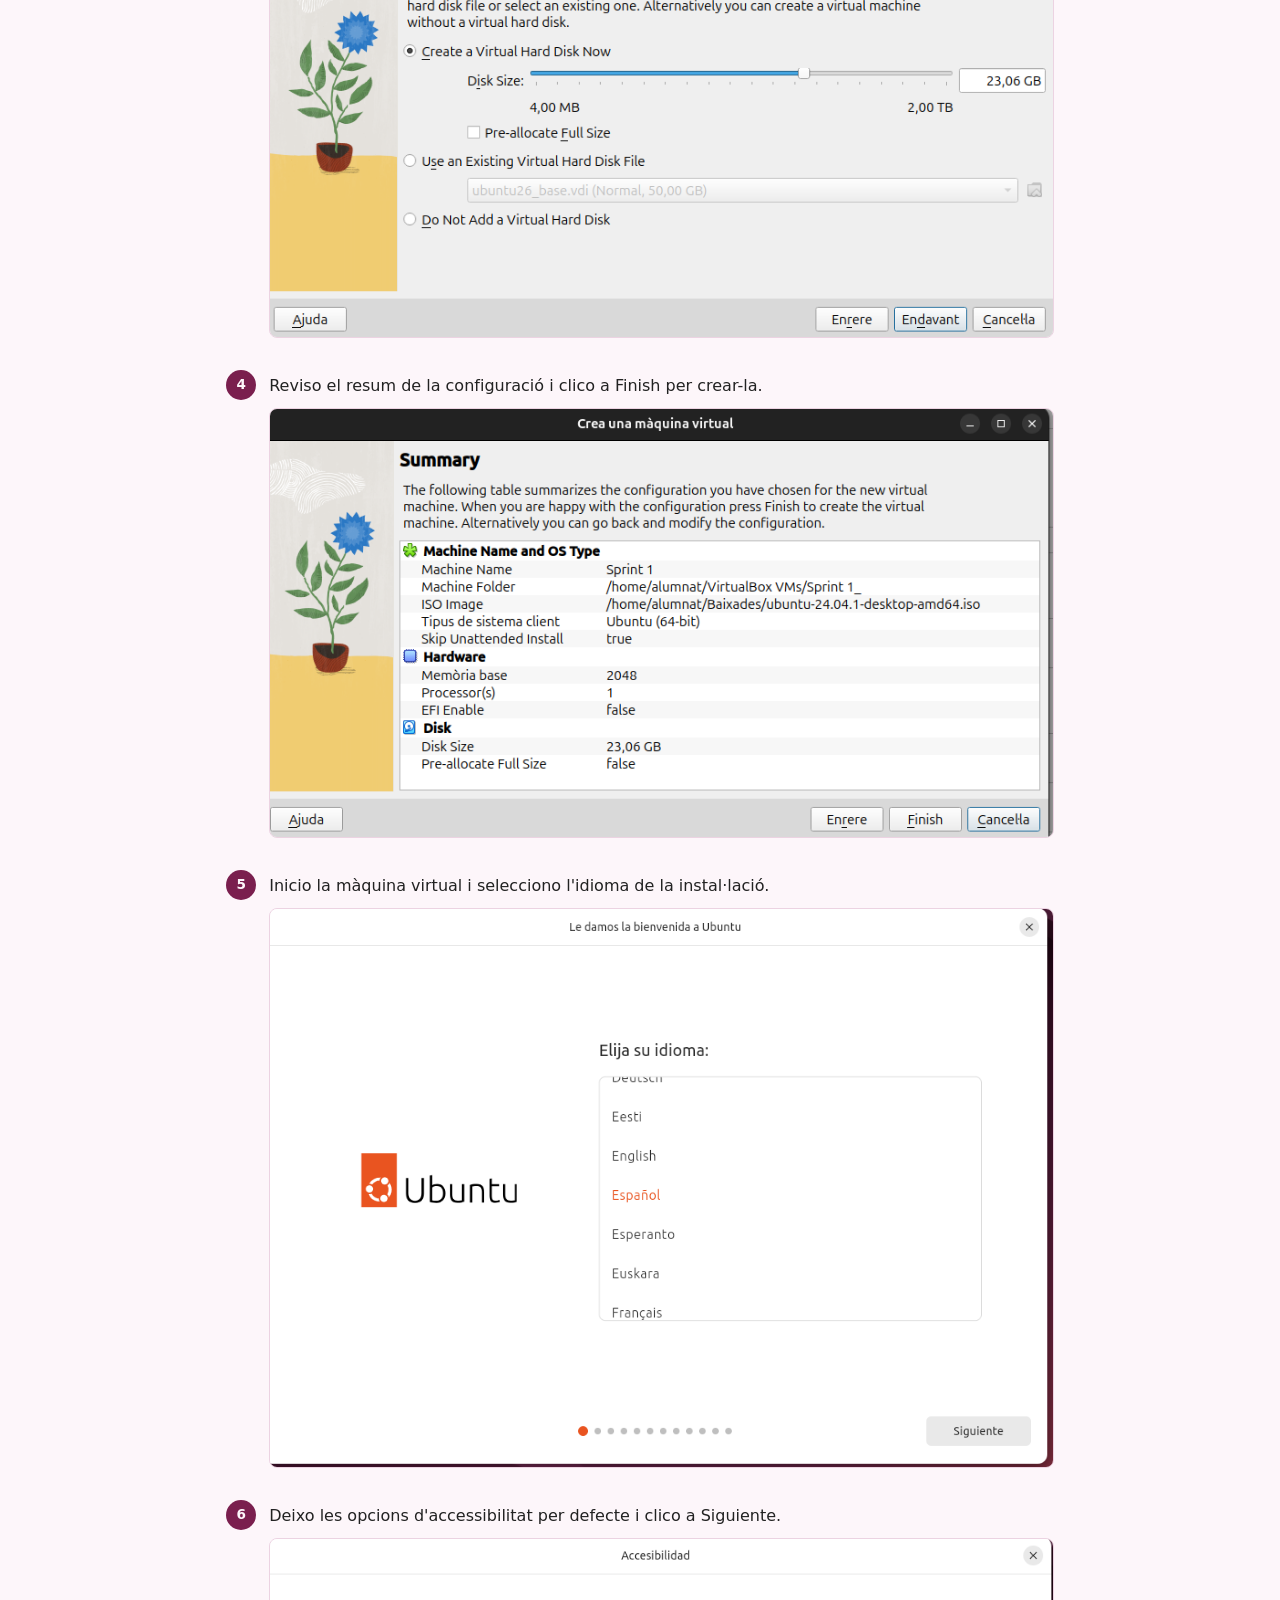
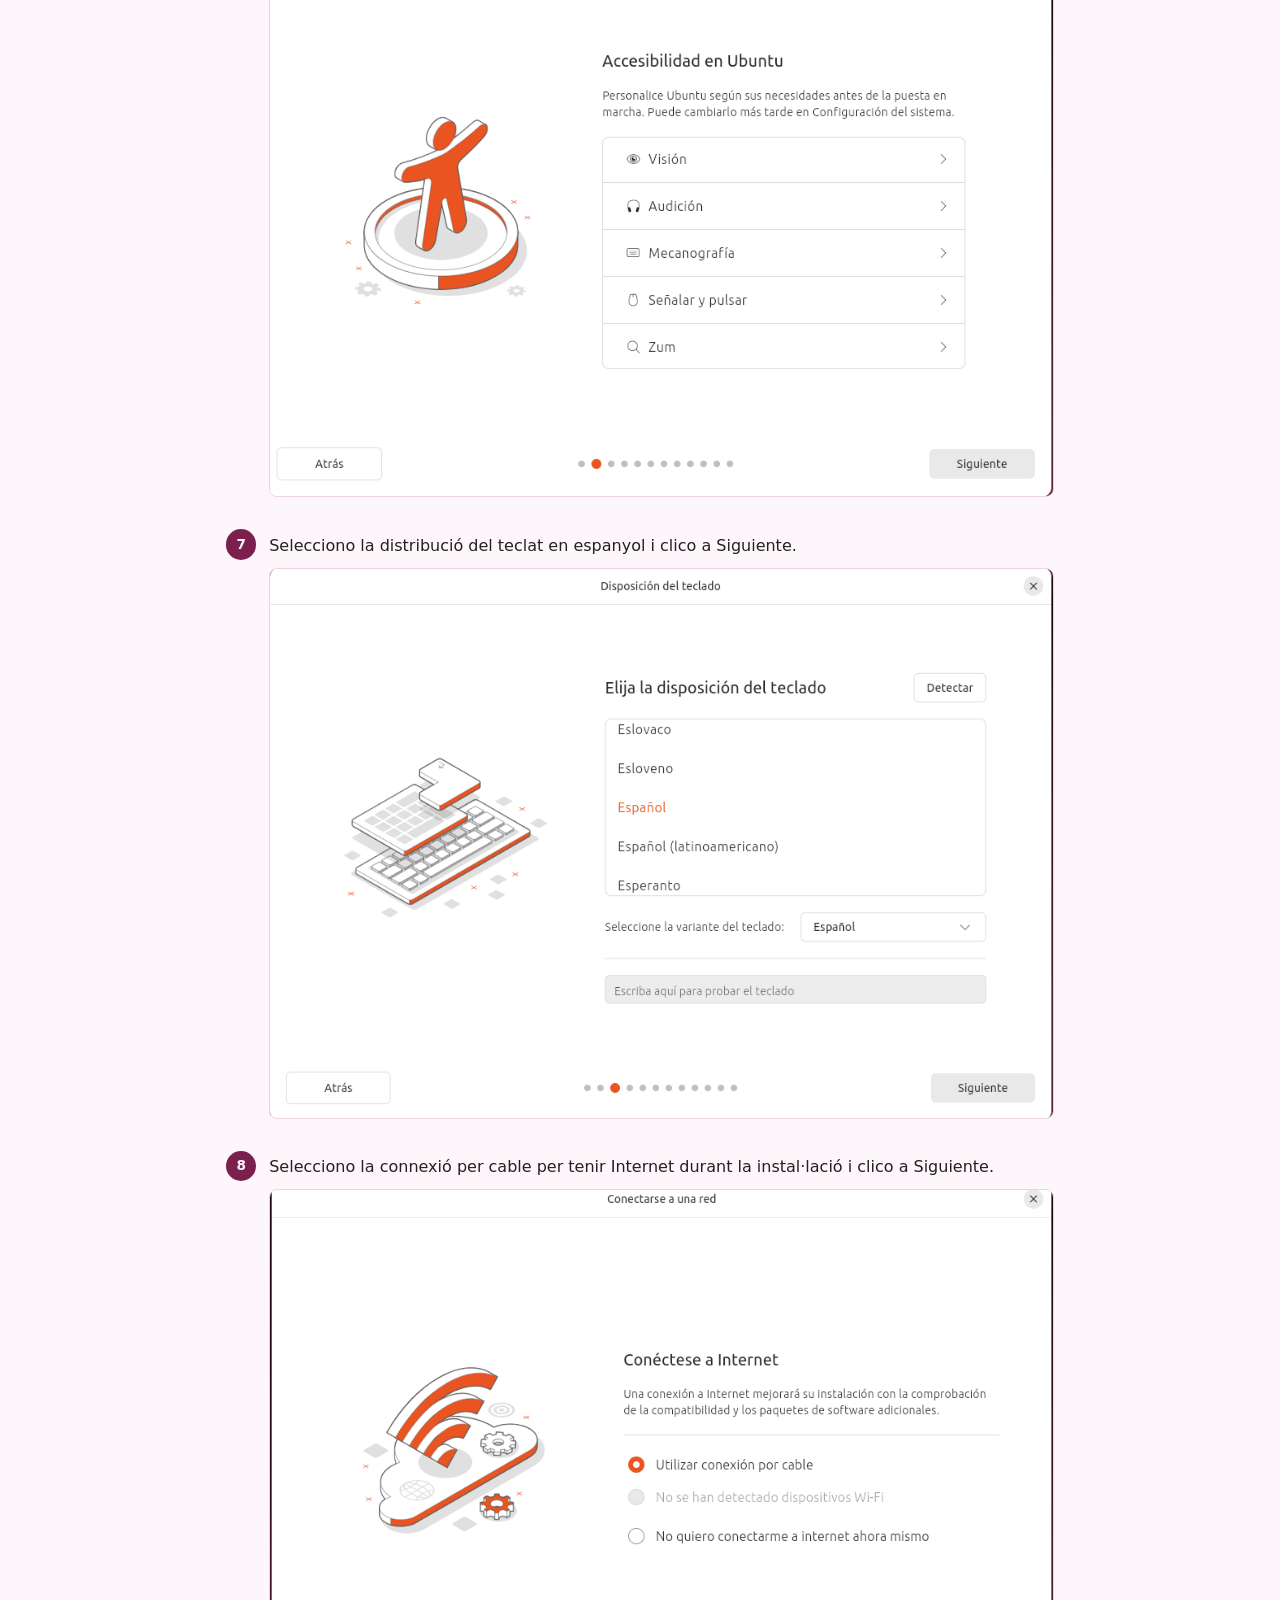
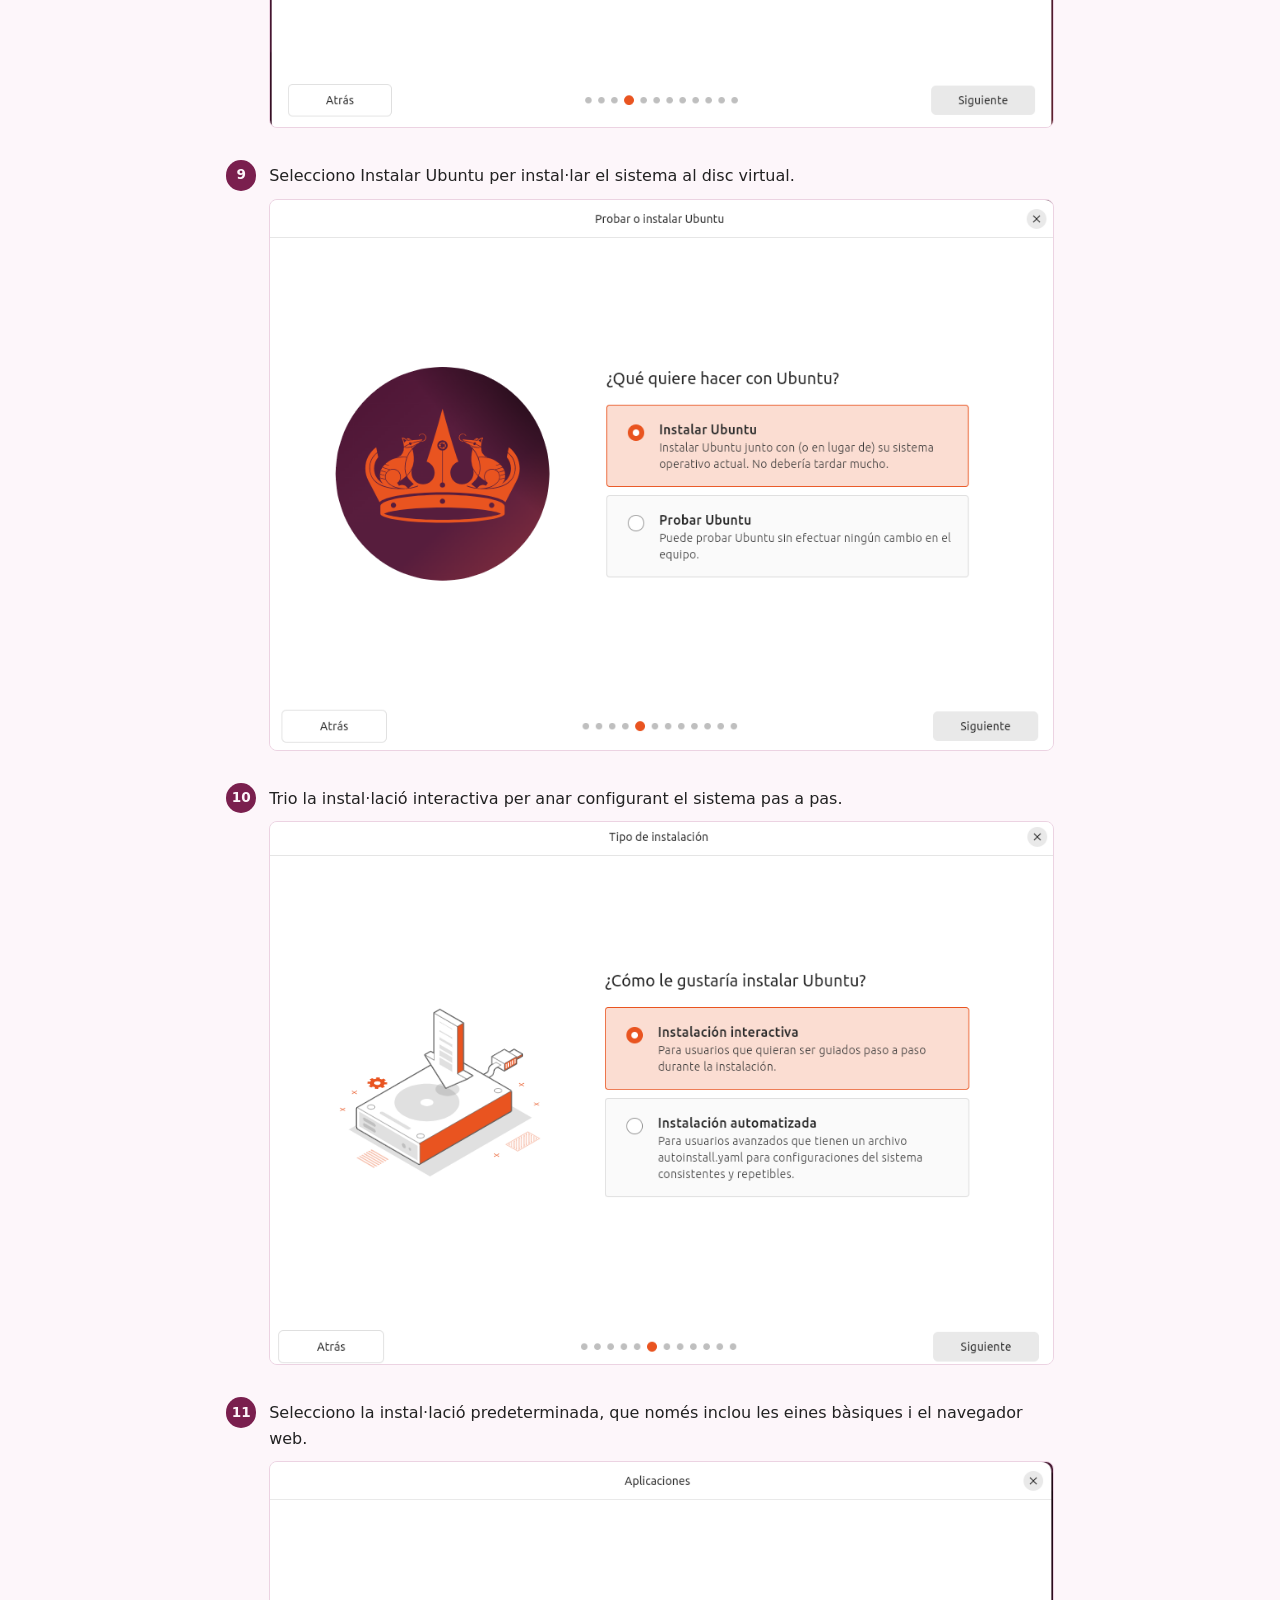
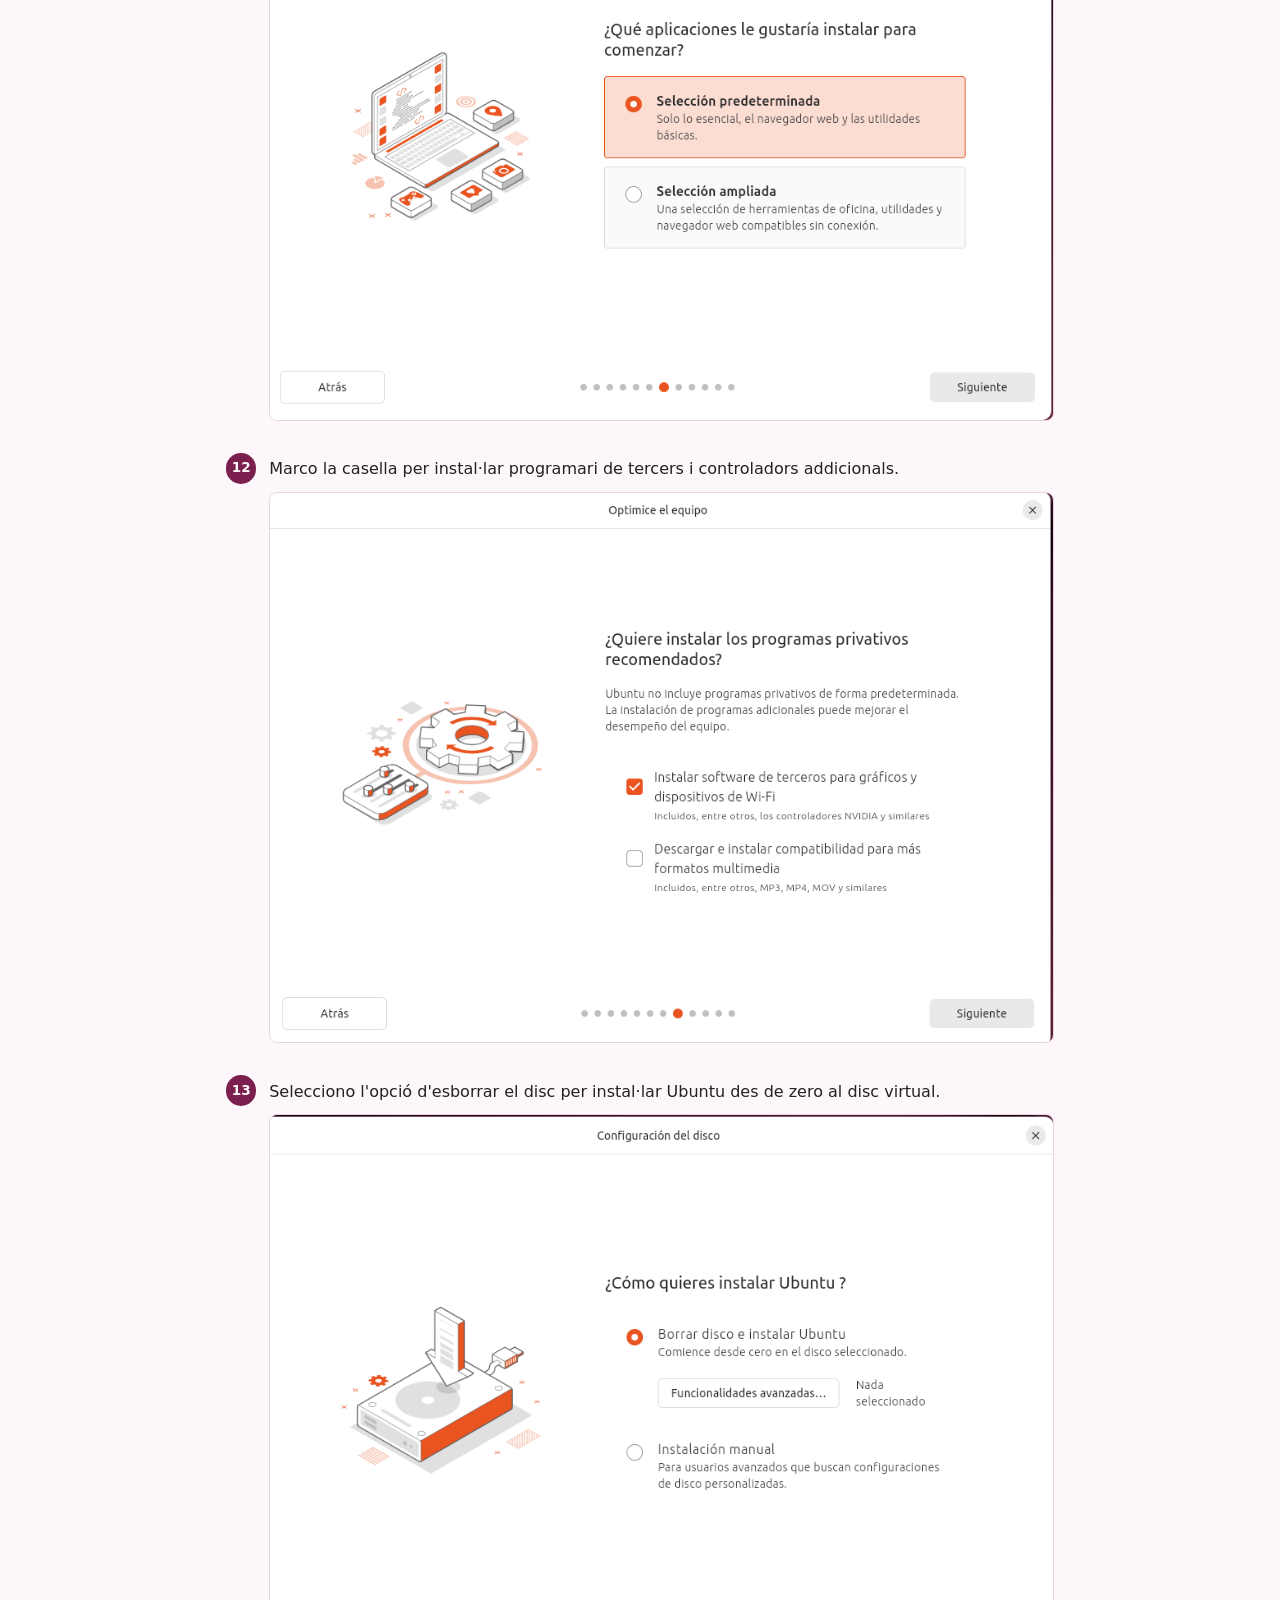
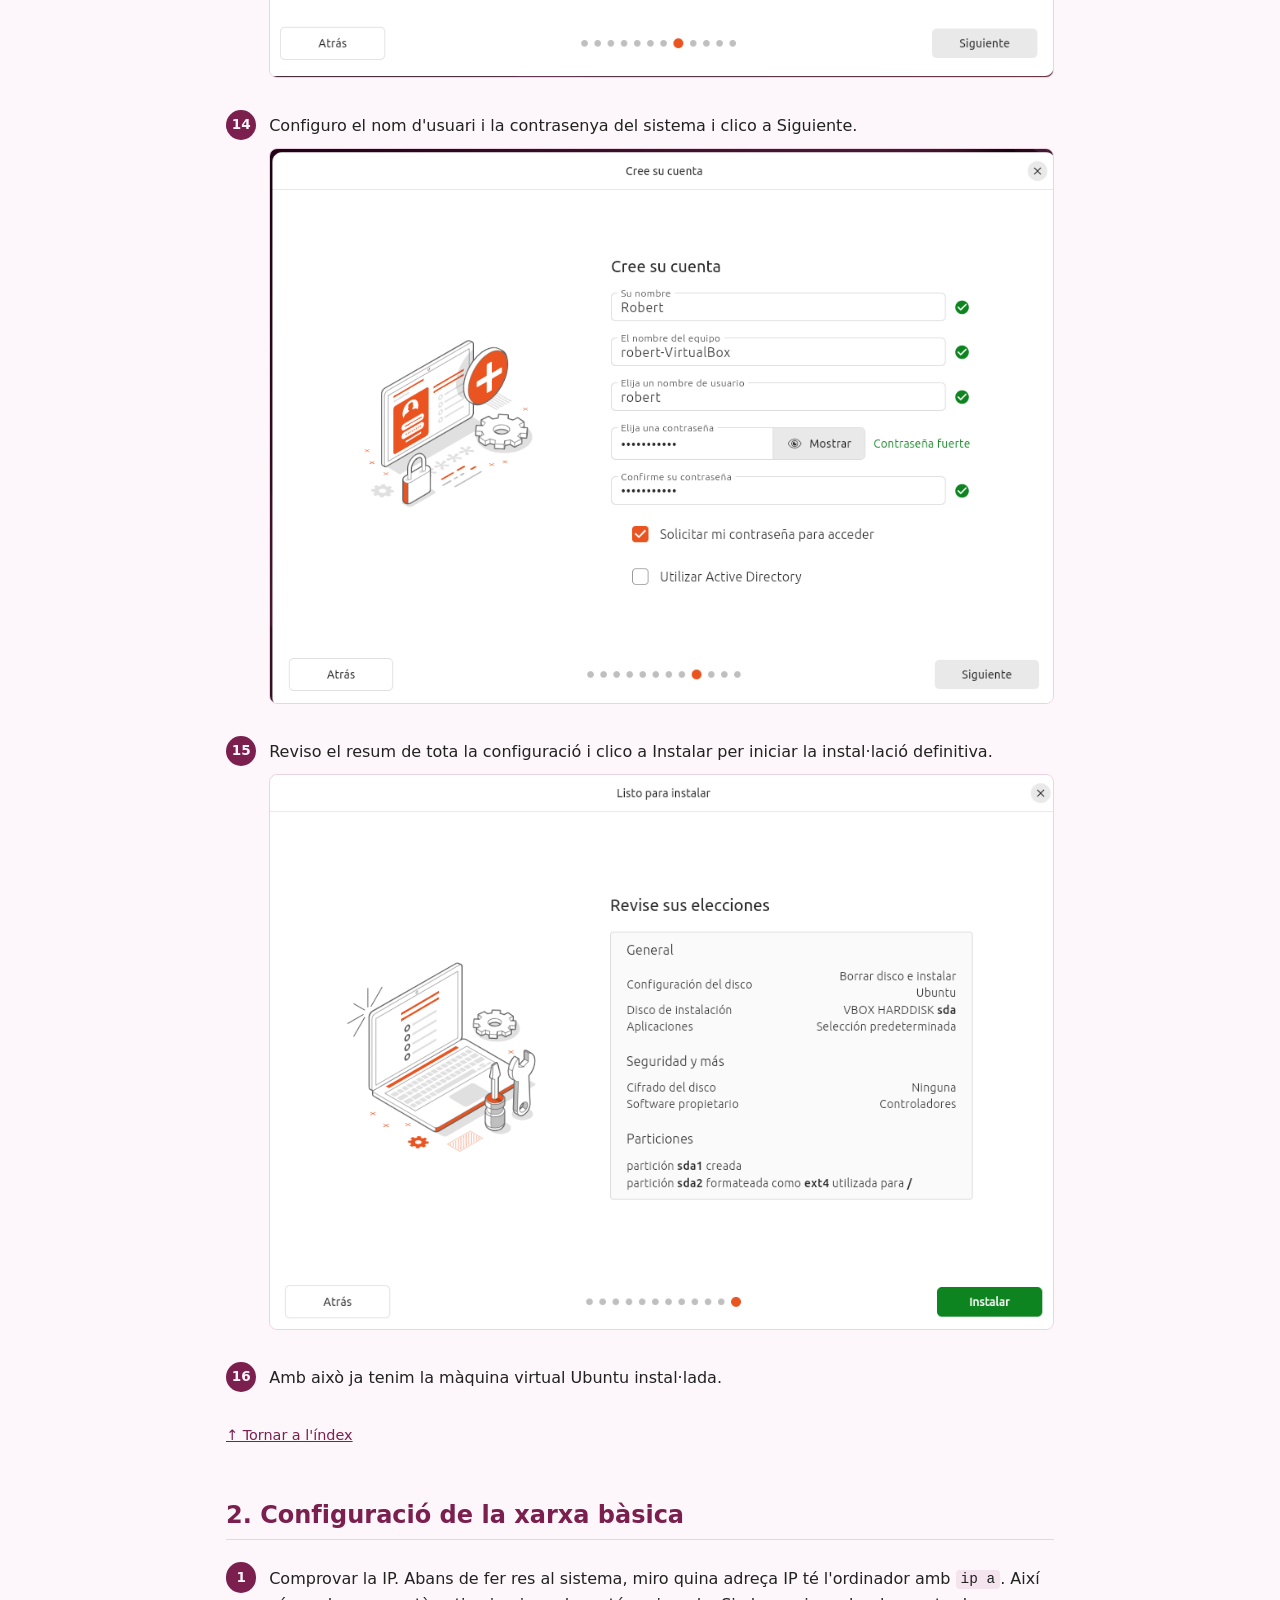
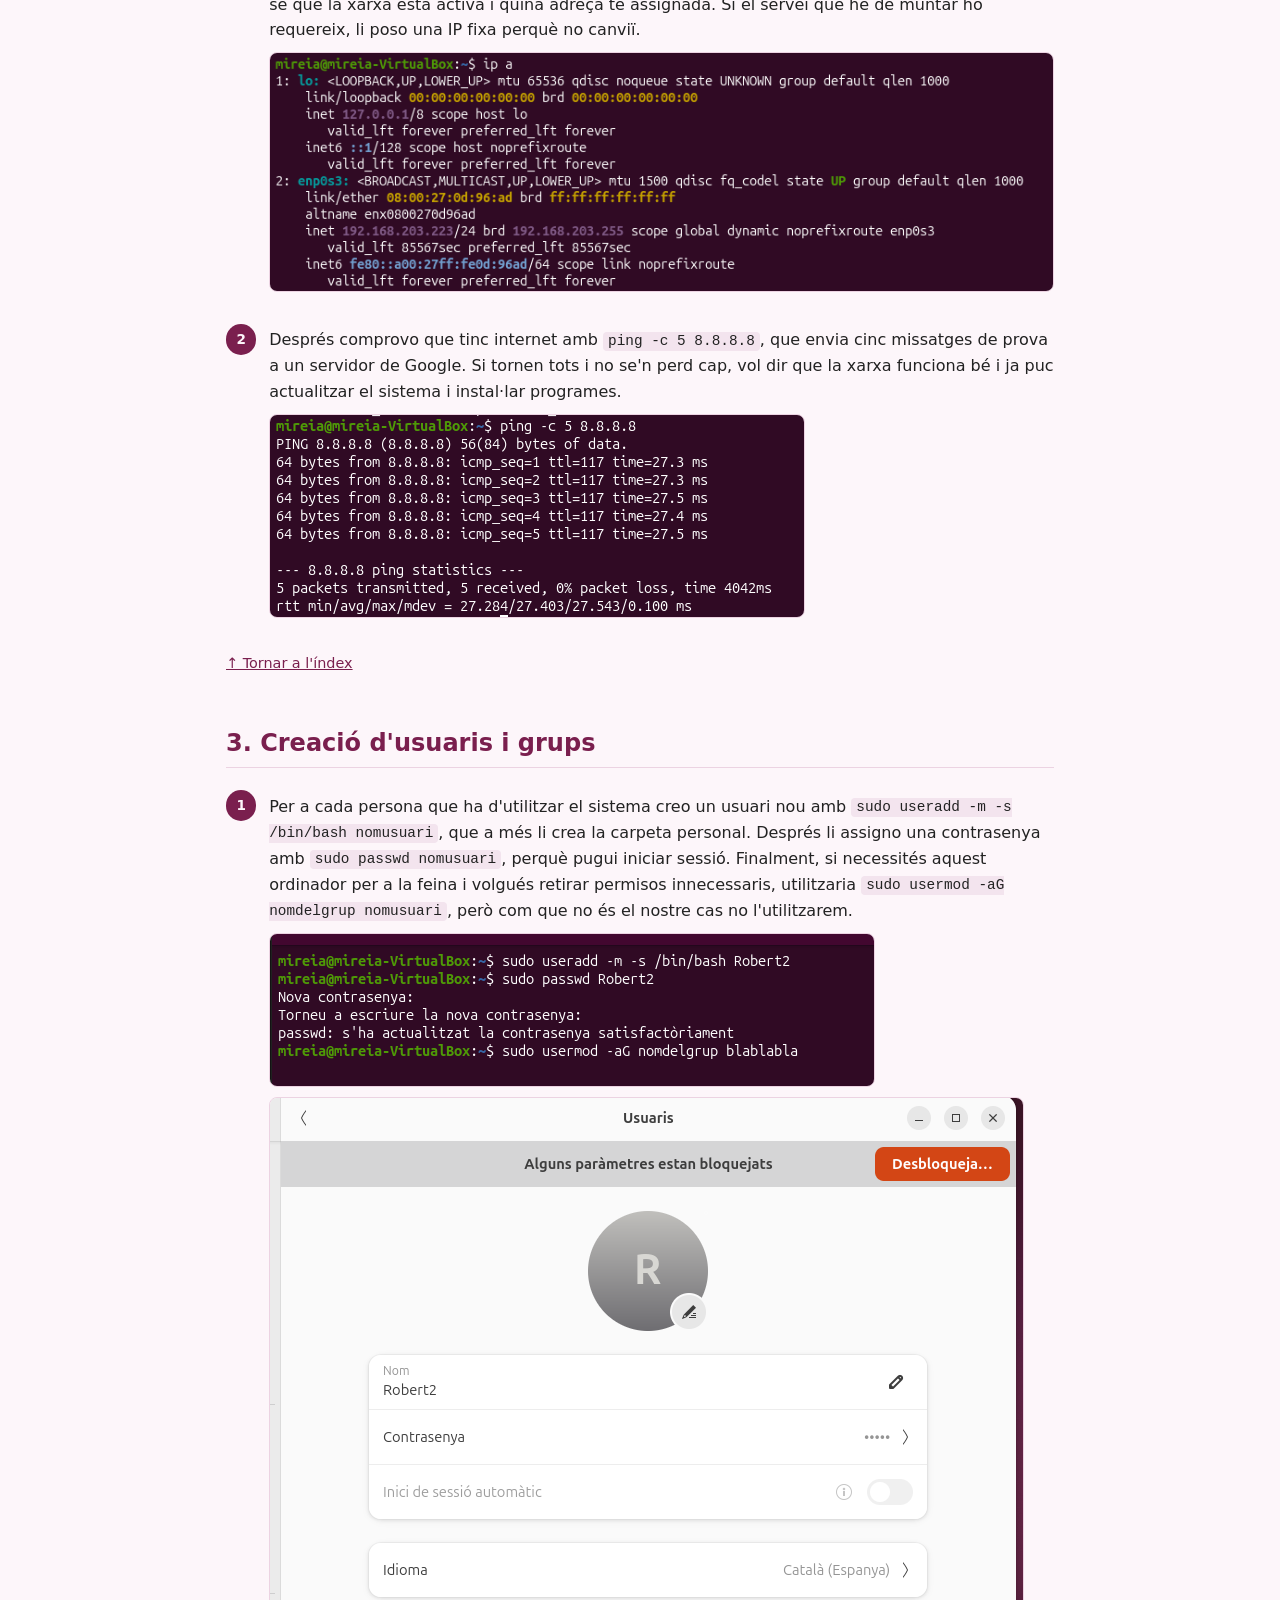
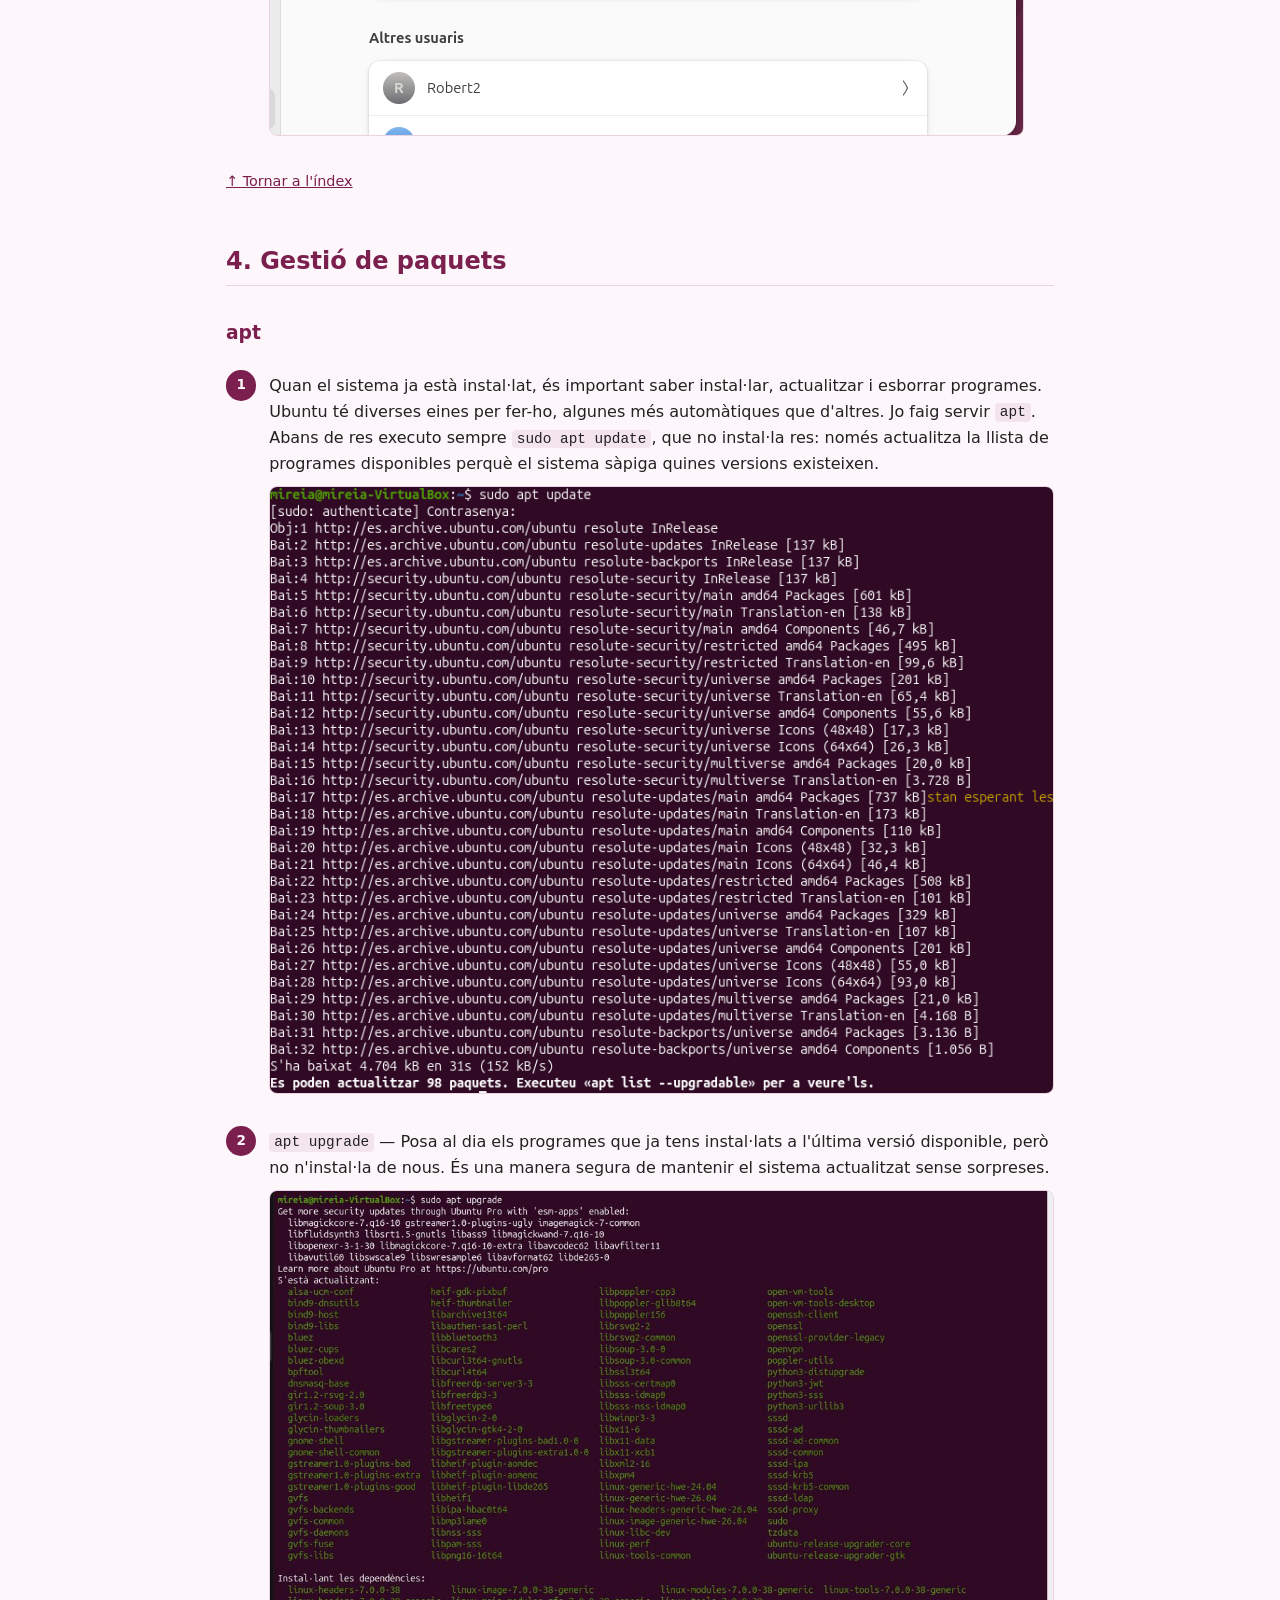
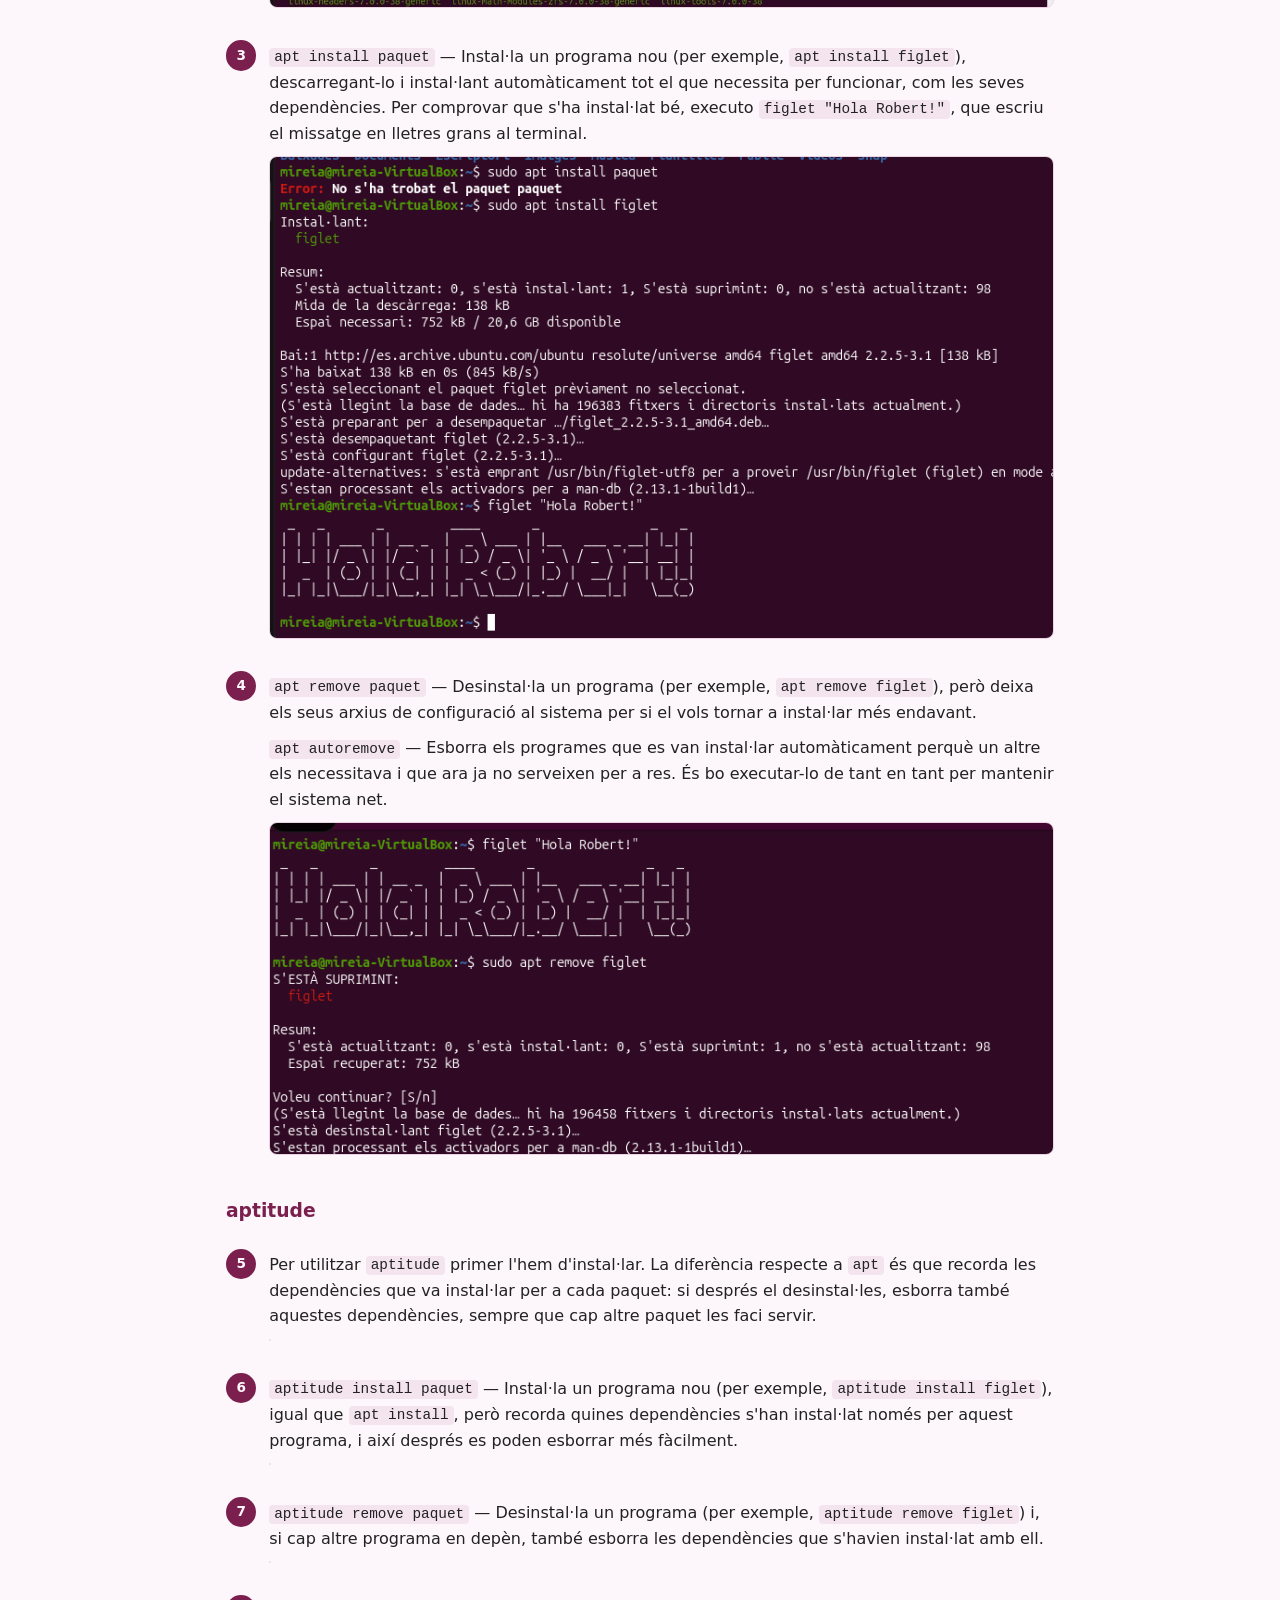
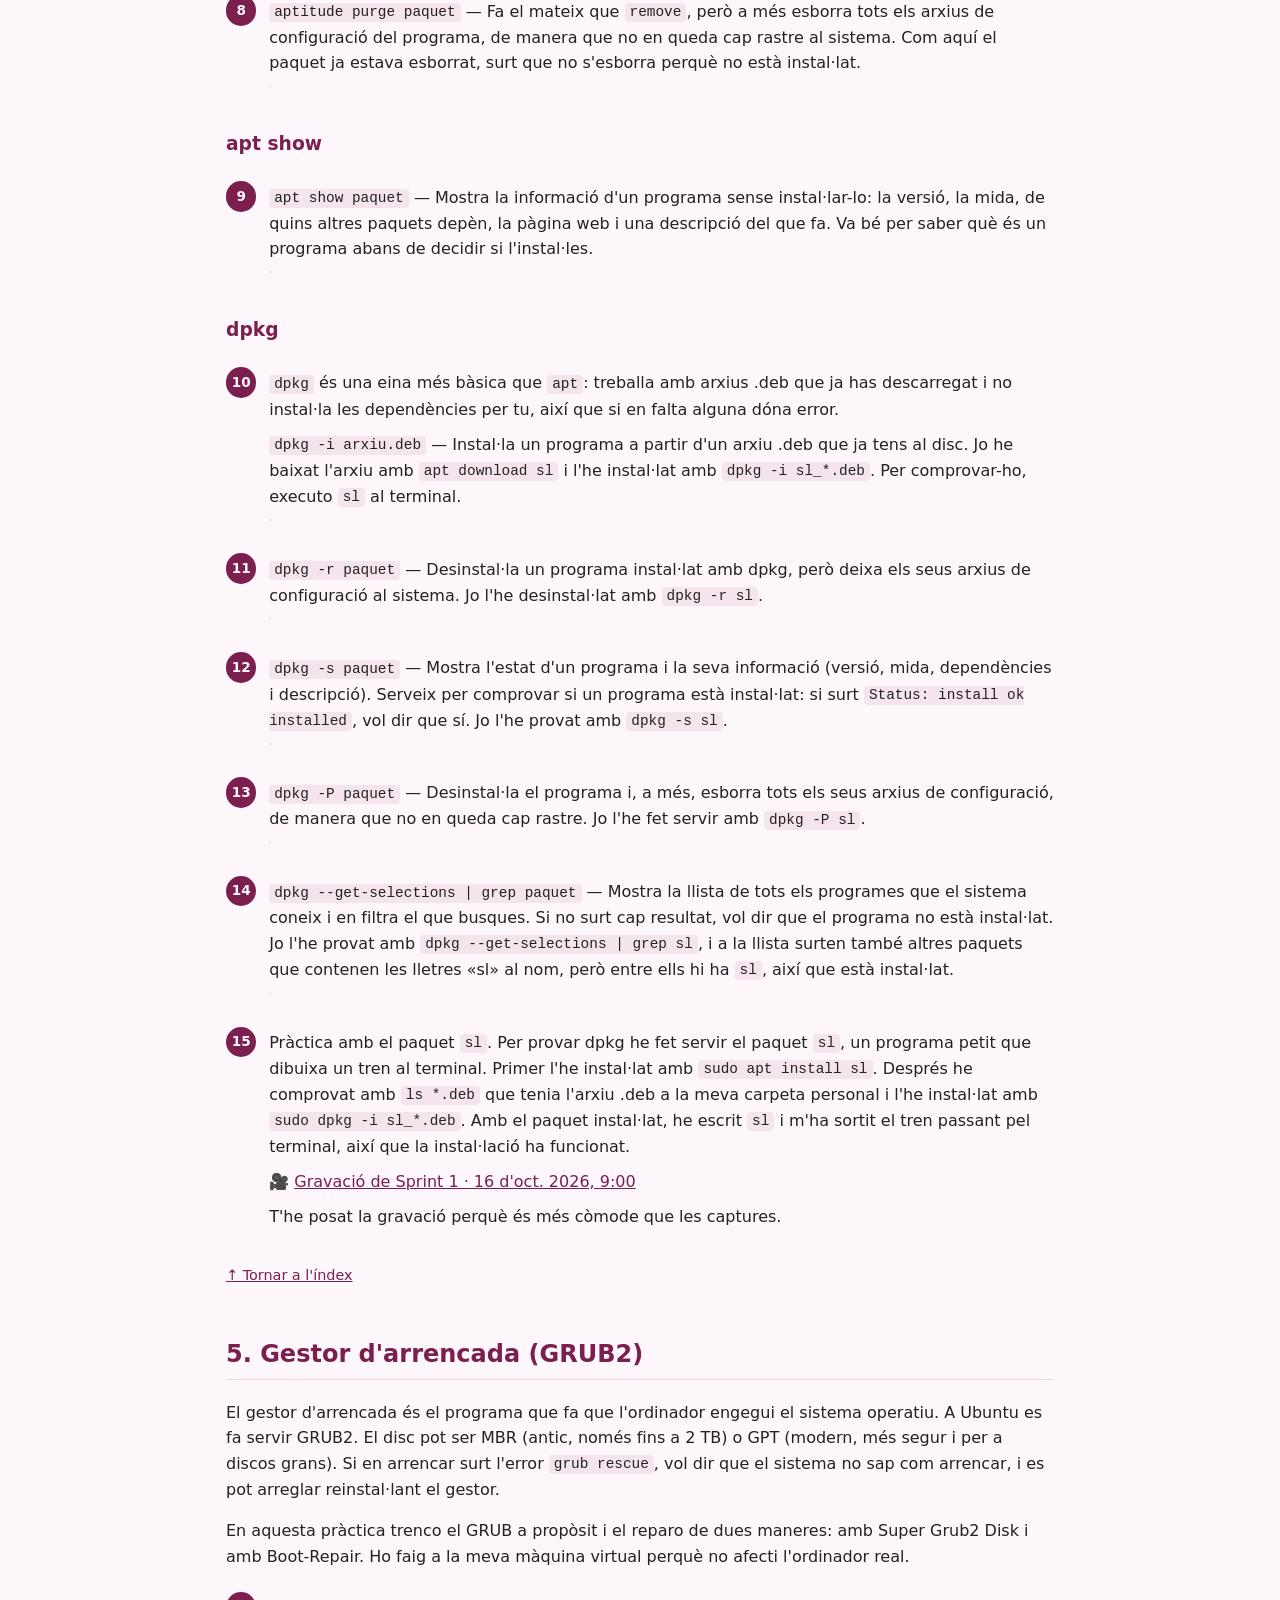
==== commit 226c7a65: "Update index.html" ====
--- a/sprint1/index.html
+++ b/sprint1/index.html
@@ -1,133 +1,10 @@
-<!DOCTYPE html>
-<html lang="ca">
-<head>
-<meta charset="UTF-8">
-<meta name="viewport" content="width=device-width, initial-scale=1.0">
-<title>Sprint 1 · Instal·lació i configuració inicial</title>
-<link rel="stylesheet" href="../css/estils.css">
-</head>
-<body>
-
-<header class="hero">
-  <nav class="hero-nav">
-    <a href="../index.html">Portada</a>
-    <a href="../sprints.html">Índex de sprints</a>
-    <a href="https://github.com/" target="_blank" rel="noopener">Codi a GitHub ↗</a>
-  </nav>
-  <div class="hero-titol">
-    <p class="miguetes"><a href="../index.html">Portada</a> / <a href="../sprints.html">Índex de sprints</a> / Sprint 1</p>
-    <h1>Sprint 1 · Instal·lació i configuració inicial</h1>
-    <p class="subtitol">Índex d'apartats d'aquest sprint</p>
-  </div>
-</header>
-
-<main class="contenidor">
-  <section class="panell">
-    <a id="index-apartats"></a>
-    <table class="taula-apartats">
-      <thead>
-        <tr><th>#</th><th>Apartat</th></tr>
-      </thead>
-      <tbody>
-        <tr><td>1</td><td><a href="#apartat1">Instal·lació del sistema operatiu</a></td></tr>
-        <tr><td>2</td><td><a href="#apartat2">Configuració de xarxa bàsica</a></td></tr>
-        <tr><td>3</td><td><a href="#apartat3">Creació d'usuaris i grups</a></td></tr>
-        <tr><td>4</td><td><a href="#apartat4">Comprovació final</a></td></tr>
-      </tbody>
-    </table>
-
-    <title>Sprint 1 · Robert Ciapa</title>
-    
-    <main id="top"><h1>Sprint 1 · Documentació</h1><p>Robert Ciapa — Ubuntu en màquina virtual: instal·lació, xarxa, usuaris, paquets i GRUB.</p>
-    <nav><a href="#vm">1. Instal·lació de la màquina virtual</a>
-      <a href="#xarxa">2. Configuració de la xarxa bàsica</a>
-      <a href="#usuaris">3. Creació d'usuaris i grups</a>
-      <a href="#paquets">4. Gestió de paquets</a>
-      <a href="#grub">5. Gestor d'arrencada (GRUB2)</a>
-    </nav>
-    
-    <section id="vm"><h2>1. Instal·lació de la màquina virtual</h2>
-    <div class="step"><span class="n">1</span><div><p>Com ja tinc VirtualBox, començo creant una màquina virtual nova amb la ISO d'Ubuntu.</p><img src="img/00.png" alt="Captura 1" loading="lazy"></div></div>
-    <div class="step"><span class="n">2</span><div><p>Ajusto la RAM a 8248 MB i la CPU a 4 nuclis.</p><img src="../01.png" alt="Captura 2" loading="lazy"></div></div>
-    <div class="step"><span class="n">3</span><div><p>Creo un disc dur virtual nou d'uns 23 GB, marcant l'opció de crear-lo ara i sense reservar tot l'espai de cop.</p><img src="img/02.png" alt="Captura 3" loading="lazy"></div></div>
-    <div class="step"><span class="n">4</span><div><p>Reviso el resum de la configuració i clico a Finish per crear-la.</p><img src="img/03.png" alt="Captura 4" loading="lazy"></div></div>
-    <div class="step"><span class="n">5</span><div><p>Inicio la màquina virtual i selecciono l'idioma de la instal·lació.</p><img src="img/04.png" alt="Captura 5" loading="lazy"></div></div>
-    <div class="step"><span class="n">6</span><div><p>Deixo les opcions d'accessibilitat per defecte i clico a Siguiente.</p><img src="img/05.png" alt="Captura 6" loading="lazy"></div></div>
-    <div class="step"><span class="n">7</span><div><p>Selecciono la distribució del teclat en espanyol i clico a Siguiente.</p><img src="img/06.png" alt="Captura 7" loading="lazy"></div></div>
-    <div class="step"><span class="n">8</span><div><p>Selecciono la connexió per cable per tenir Internet durant la instal·lació i clico a Siguiente.</p><img src="img/07.png" alt="Captura 8" loading="lazy"></div></div>
-    <div class="step"><span class="n">9</span><div><p>Selecciono Instalar Ubuntu per instal·lar el sistema al disc virtual.</p><img src="img/08.png" alt="Captura 9" loading="lazy"></div></div>
-    <div class="step"><span class="n">10</span><div><p>Trio la instal·lació interactiva per anar configurant el sistema pas a pas.</p><img src="img/09.png" alt="Captura 10" loading="lazy"></div></div>
-    <div class="step"><span class="n">11</span><div><p>Selecciono la instal·lació predeterminada, que només inclou les eines bàsiques i el navegador web.</p><img src="img/10.png" alt="Captura 11" loading="lazy"></div></div>
-    <div class="step"><span class="n">12</span><div><p>Marco la casella per instal·lar programari de tercers i controladors addicionals.</p><img src="img/11.png" alt="Captura 12" loading="lazy"></div></div>
-    <div class="step"><span class="n">13</span><div><p>Selecciono l'opció d'esborrar el disc per instal·lar Ubuntu des de zero al disc virtual.</p><img src="img/12.png" alt="Captura 13" loading="lazy"></div></div>
-    <div class="step"><span class="n">14</span><div><p>Configuro el nom d'usuari i la contrasenya del sistema i clico a Siguiente.</p><img src="img/13.png" alt="Captura 14" loading="lazy"></div></div>
-    <div class="step"><span class="n">15</span><div><p>Reviso el resum de tota la configuració i clico a Instalar per iniciar la instal·lació definitiva.</p><img src="img/14.png" alt="Captura 15" loading="lazy"></div></div>
-    <div class="step"><span class="n">16</span><div><p>Amb això ja tenim la màquina virtual Ubuntu instal·lada.</p></div></div>
-    <a class="up" href="#top">↑ Tornar a l'índex</a></section>
-    
-    <section id="xarxa"><h2>2. Configuració de la xarxa bàsica</h2>
-    <div class="step"><span class="n">1</span><div><p>Comprovar la IP. Abans de fer res al sistema, miro quina adreça IP té l'ordinador amb <code>ip a</code>. Així sé que la xarxa està activa i quina adreça té assignada. Si el servei que he de muntar ho requereix, li poso una IP fixa perquè no canviï.</p><img src="img/15.png" alt="Captura 16" loading="lazy"></div></div>
-    <div class="step"><span class="n">2</span><div><p>Després comprovo que tinc internet amb <code>ping -c 5 8.8.8.8</code>, que envia cinc missatges de prova a un servidor de Google. Si tornen tots i no se'n perd cap, vol dir que la xarxa funciona bé i ja puc actualitzar el sistema i instal·lar programes.</p><img src="img/16.png" alt="Captura 17" loading="lazy"></div></div>
-    <a class="up" href="#top">↑ Tornar a l'índex</a></section>
-    
-    <section id="usuaris"><h2>3. Creació d'usuaris i grups</h2>
-    <div class="step"><span class="n">1</span><div><p>Per a cada persona que ha d'utilitzar el sistema creo un usuari nou amb <code>sudo useradd -m -s /bin/bash nomusuari</code>, que a més li crea la carpeta personal. Després li assigno una contrasenya amb <code>sudo passwd nomusuari</code>, perquè pugui iniciar sessió. Finalment, si necessités aquest ordinador per a la feina i volgués retirar permisos innecessaris, utilitzaria <code>sudo usermod -aG nomdelgrup nomusuari</code>, però com que no és el nostre cas no l'utilitzarem.</p><img src="img/17.png" alt="Captura 18" loading="lazy"><img src="img/18.png" alt="Captura 19" loading="lazy"></div></div>
-    <a class="up" href="#top">↑ Tornar a l'índex</a></section>
-    
-    <section id="paquets"><h2>4. Gestió de paquets</h2>
-    <h3>apt</h3>
-    <div class="step"><span class="n">1</span><div><p>Quan el sistema ja està instal·lat, és important saber instal·lar, actualitzar i esborrar programes. Ubuntu té diverses eines per fer-ho, algunes més automàtiques que d'altres. Jo faig servir <code>apt</code>. Abans de res executo sempre <code>sudo apt update</code>, que no instal·la res: només actualitza la llista de programes disponibles perquè el sistema sàpiga quines versions existeixen.</p><img src="img/19.png" alt="Captura 20" loading="lazy"></div></div>
-    <div class="step"><span class="n">2</span><div><p><code>apt upgrade</code> — Posa al dia els programes que ja tens instal·lats a l'última versió disponible, però no n'instal·la de nous. És una manera segura de mantenir el sistema actualitzat sense sorpreses.</p><img src="img/20.png" alt="Captura 21" loading="lazy"></div></div>
-    <div class="step"><span class="n">3</span><div><p><code>apt install paquet</code> — Instal·la un programa nou (per exemple, <code>apt install figlet</code>), descarregant-lo i instal·lant automàticament tot el que necessita per funcionar, com les seves dependències. Per comprovar que s'ha instal·lat bé, executo <code>figlet "Hola Robert!"</code>, que escriu el missatge en lletres grans al terminal.</p><img src="img/21.png" alt="Captura 22" loading="lazy"></div></div>
-    <div class="step"><span class="n">4</span><div><p><code>apt remove paquet</code> — Desinstal·la un programa (per exemple, <code>apt remove figlet</code>), però deixa els seus arxius de configuració al sistema per si el vols tornar a instal·lar més endavant.</p><p><code>apt autoremove</code> — Esborra els programes que es van instal·lar automàticament perquè un altre els necessitava i que ara ja no serveixen per a res. És bo executar-lo de tant en tant per mantenir el sistema net.</p><img src="img/22.png" alt="Captura 23" loading="lazy"></div></div>
-    
-    <h3>aptitude</h3>
-    <div class="step"><span class="n">5</span><div><p>Per utilitzar <code>aptitude</code> primer l'hem d'instal·lar. La diferència respecte a <code>apt</code> és que recorda les dependències que va instal·lar per a cada paquet: si després el desinstal·les, esborra també aquestes dependències, sempre que cap altre paquet les faci servir.</p><img src="img/23.png" alt="Captura 24" loading="lazy"></div></div>
-    <div class="step"><span class="n">6</span><div><p><code>aptitude install paquet</code> — Instal·la un programa nou (per exemple, <code>aptitude install figlet</code>), igual que <code>apt install</code>, però recorda quines dependències s'han instal·lat només per aquest programa, i així després es poden esborrar més fàcilment.</p><img src="img/24.png" alt="Captura 25" loading="lazy"></div></div>
-    <div class="step"><span class="n">7</span><div><p><code>aptitude remove paquet</code> — Desinstal·la un programa (per exemple, <code>aptitude remove figlet</code>) i, si cap altre programa en depèn, també esborra les dependències que s'havien instal·lat amb ell.</p><img src="img/25.png" alt="Captura 26" loading="lazy"></div></div>
-    <div class="step"><span class="n">8</span><div><p><code>aptitude purge paquet</code> — Fa el mateix que <code>remove</code>, però a més esborra tots els arxius de configuració del programa, de manera que no en queda cap rastre al sistema. Com aquí el paquet ja estava esborrat, surt que no s'esborra perquè no està instal·lat.</p><img src="img/26.png" alt="Captura 27" loading="lazy"></div></div>
-    
-    <h3>apt show</h3>
-    <div class="step"><span class="n">9</span><div><p><code>apt show paquet</code> — Mostra la informació d'un programa sense instal·lar-lo: la versió, la mida, de quins altres paquets depèn, la pàgina web i una descripció del que fa. Va bé per saber què és un programa abans de decidir si l'instal·les.</p><img src="img/27.png" alt="Captura 28" loading="lazy"></div></div>
-    
-    <h3>dpkg</h3>
-    <div class="step"><span class="n">10</span><div><p><code>dpkg</code> és una eina més bàsica que <code>apt</code>: treballa amb arxius .deb que ja has descarregat i no instal·la les dependències per tu, així que si en falta alguna dóna error.</p><p><code>dpkg -i arxiu.deb</code> — Instal·la un programa a partir d'un arxiu .deb que ja tens al disc. Jo he baixat l'arxiu amb <code>apt download sl</code> i l'he instal·lat amb <code>dpkg -i sl_*.deb</code>. Per comprovar-ho, executo <code>sl</code> al terminal.</p><img src="img/28.png" alt="Captura 29" loading="lazy"></div></div>
-    <div class="step"><span class="n">11</span><div><p><code>dpkg -r paquet</code> — Desinstal·la un programa instal·lat amb dpkg, però deixa els seus arxius de configuració al sistema. Jo l'he desinstal·lat amb <code>dpkg -r sl</code>.</p><img src="img/29.png" alt="Captura 30" loading="lazy"></div></div>
-    <div class="step"><span class="n">12</span><div><p><code>dpkg -s paquet</code> — Mostra l'estat d'un programa i la seva informació (versió, mida, dependències i descripció). Serveix per comprovar si un programa està instal·lat: si surt <code>Status: install ok installed</code>, vol dir que sí. Jo l'he provat amb <code>dpkg -s sl</code>.</p><img src="img/30.png" alt="Captura 31" loading="lazy"></div></div>
-    <div class="step"><span class="n">13</span><div><p><code>dpkg -P paquet</code> — Desinstal·la el programa i, a més, esborra tots els seus arxius de configuració, de manera que no en queda cap rastre. Jo l'he fet servir amb <code>dpkg -P sl</code>.</p><img src="img/31.png" alt="Captura 32" loading="lazy"></div></div>
-    <div class="step"><span class="n">14</span><div><p><code>dpkg --get-selections | grep paquet</code> — Mostra la llista de tots els programes que el sistema coneix i en filtra el que busques. Si no surt cap resultat, vol dir que el programa no està instal·lat. Jo l'he provat amb <code>dpkg --get-selections | grep sl</code>, i a la llista surten també altres paquets que contenen les lletres «sl» al nom, però entre ells hi ha <code>sl</code>, així que està instal·lat.</p><img src="img/32.png" alt="Captura 33" loading="lazy"></div></div>
-    <div class="step"><span class="n">15</span><div><p>Pràctica amb el paquet <code>sl</code>. Per provar dpkg he fet servir el paquet <code>sl</code>, un programa petit que dibuixa un tren al terminal. Primer l'he instal·lat amb <code>sudo apt install sl</code>. Després he comprovat amb <code>ls *.deb</code> que tenia l'arxiu .deb a la meva carpeta personal i l'he instal·lat amb <code>sudo dpkg -i sl_*.deb</code>. Amb el paquet instal·lat, he escrit <code>sl</code> i m'ha sortit el tren passant pel terminal, així que la instal·lació ha funcionat.</p></div></div>
-    <a class="up" href="#top">↑ Tornar a l'índex</a></section>
-    
-    <section id="grub"><h2>5. Gestor d'arrencada (GRUB2)</h2>
-    <p>El gestor d'arrencada és el programa que fa que l'ordinador engegui el sistema operatiu. A Ubuntu es fa servir GRUB2. El disc pot ser MBR (antic, només fins a 2 TB) o GPT (modern, més segur i per a discos grans). Si en arrencar surt l'error <code>grub rescue</code>, vol dir que el sistema no sap com arrencar, i es pot arreglar reinstal·lant el gestor.</p>
-    <p>En aquesta pràctica trenco el GRUB a propòsit i el reparo de dues maneres: amb Super Grub2 Disk i amb Boot-Repair. Ho faig a la meva màquina virtual perquè no afecti l'ordinador real.</p>
-    <div class="step"><span class="n">1</span><div><p>Entro com a administrador i vaig a la carpeta /boot amb <code>sudo su</code> i <code>cd /boot</code>. Amb <code>ls</code> veig que hi ha la carpeta <code>grub</code>, els nuclis de Linux (<code>vmlinuz-...</code>) i els fitxers <code>initrd</code>.</p><img src="img/33.png" alt="Captura 34" loading="lazy"></div></div>
-    <div class="step"><span class="n">2</span><div><p>Després esborro la carpeta <code>grub/</code>, que és on hi ha el gestor d'arrencada, amb <code>rm -r grub/</code>. Així trenco el GRUB a propòsit.</p><img src="img/34.png" alt="Captura 35" loading="lazy"></div></div>
-    <div class="step"><span class="n">3</span><div><p>Quan tornem a fer <code>ls</code> podem veure que la carpeta <code>grub</code> ja no hi és.</p><img src="img/35.png" alt="Captura 36" loading="lazy"></div></div>
-    <div class="step"><span class="n">4</span><div><p>Al reiniciar la màquina apareix l'error <code>file '/boot/grub/i386-pc/normal.mod' not found</code> i el sistema entra en mode rescat, així que no podem arrencar Ubuntu.</p><img src="img/36.png" alt="Captura 37" loading="lazy"></div></div>
-    <div class="step"><span class="n">5</span><div><p>Apago la màquina virtual, vaig a Configuració → Emmagatzematge i poso la ISO de Super Grub2 Disk (<code>super_grub2_disk_hybrid_2.02s3.iso</code>) al lector de CD.</p><img src="img/37.png" alt="Captura 38" loading="lazy"></div></div>
-    <div class="step"><span class="n">6</span><div><p>En reiniciar, surt el menú de Super Grub2 Disk. Hi trio la primera opció, <code>Detect and show boot methods</code>, que busca els sistemes operatius que hi ha al disc i me'ls mostra per poder triar quin arrencar.</p><img src="img/38.png" alt="Captura 39" loading="lazy"></div></div>
-    <p class="note">Fallo tècnic: hi ha un problema amb les opcions i no ens apareix la que necessitem. Per solucionar-ho deixem de banda Super Grub2 i ho fem amb Boot-Repair.</p>
-    <div class="step"><span class="n">7</span><div><p>Un cop arrencada la ISO, s'obre l'escriptori de Boot-Repair-Disk amb la finestra de Boot Repair. Clico <code>Recommended repair</code>, que detecta l'error del gestor d'arrencada i el repara automàticament.</p><img src="img/39.jpg" alt="Captura 40" loading="lazy"></div></div>
-    <div class="step"><span class="n">8</span><div><p>Boot-Repair soluciona l'error i repara la màquina. Reiniciem i ja podem entrar amb normalitat.</p><img src="img/40.png" alt="Captura 41" loading="lazy"><img src="img/41.png" alt="Captura 42" loading="lazy"></div></div>
-    <div class="step"><span class="n">9</span><div><p>Per últim, per comprovar que la reparació ha funcionat al 100%, una vegada dins d'Ubuntu entro al terminal i executo <code>ls /boot/grub</code>. Surt la carpeta que s'havia esborrat, ja recreada, així que la reparació està completa.</p><img src="img/42.png" alt="Captura 43" loading="lazy"></div></div>
-    <a class="up" href="#top">↑ Tornar a l'índex</a></section>
-    </main>
-
-    
-  </section>
-</main>
-
-<footer class="peu">
-  <p class="peu-llicencia">
-    <a href="https://creativecommons.org/licenses/by-nc-sa/4.0/deed.ca" target="_blank" rel="license noopener">
-      <img src="https://licensebuttons.net/l/by-nc-sa/4.0/88x31.png" alt="Llicència Creative Commons Reconeixement-NoComercial-CompartirIgual 4.0" width="88" height="31">
-    </a>
-    <span>Contingut sota llicència <a href="https://creativecommons.org/licenses/by-nc-sa/4.0/deed.ca" target="_blank" rel="license noopener">CC BY-NC-SA 4.0</a></span>
-  </p>
-  <p class="autoria">Autor/a: <strong>Nom Cognom1 Cognom2</strong> · Pràctica 0 · Sistemes Operatius (ISOPJ1)</p>
-</footer>
-
-</body>
-</html>
+<!DOCTYPE html><html lang="ca"><head><meta charset="utf-8"><meta name="viewport" content="width=device-width,initial-scale=1"><title>Sprint 1 · Robert Ciapa</title><style>:root{--bg:#fdf6fa;--fg:#222;--ac:#7a1f4e;--card:#fff;--code:#f3e4ee;--bd:#ecd3e2}
+@media(prefers-color-scheme:dark){:root{--bg:#1b1418;--fg:#eee;--ac:#e58bbd;--card:#261c22;--code:#3a2833;--bd:#45303c}}
+*{box-sizing:border-box}body{margin:0;background:var(--bg);color:var(--fg);font:16px/1.6 system-ui,sans-serif}
+main{max-width:860px;margin:auto;padding:1.5rem 1rem 4rem}h1{color:var(--ac);margin:.2em 0}
+nav{display:flex;flex-direction:column;gap:.3rem;background:var(--card);border:1px solid var(--bd);border-radius:10px;padding:1rem;margin:1.5rem 0}
+a{color:var(--ac)}h2{color:var(--ac);border-bottom:1px solid var(--bd);padding-bottom:.3rem;margin-top:3rem}h3{color:var(--ac);margin-top:2rem}
+code{background:var(--code);padding:.1em .35em;border-radius:4px;font-size:.9em;overflow-wrap:anywhere}
+.step{display:flex;gap:.8rem;margin:1.4rem 0}.n{flex:none;width:1.9rem;height:1.9rem;border-radius:50%;background:var(--ac);color:var(--bg);display:grid;place-items:center;font-weight:700;font-size:.85rem}
+.step>div{min-width:0}.step p{margin:.2rem 0 .6rem}img{display:block;max-width:100%;height:auto;border-radius:8px;margin:.6rem 0;border:1px solid var(--bd)}
+.note{background:#fff3b0;color:#222;padding:.7rem 1rem;border-radius:8px}.up{font-size:.9rem}</style></head><body><main id="top"><h1>Sprint 1 · Documentació</h1><p>Robert Ciapa — Ubuntu en màquina virtual: instal·lació, xarxa, usuaris, paquets i GRUB.</p><nav><a href="#vm">1. Instal·lació de la màquina virtual</a><a href="#xarxa">2. Configuració de la xarxa bàsica</a><a href="#usuaris">3. Creació d'usuaris i grups</a><a href="#paquets">4. Gestió de paquets</a><a href="#grub">5. Gestor d'arrencada (GRUB2)</a></nav><section id="vm"><h2>1. Instal·lació de la màquina virtual</h2><div class="step"><span class="n">1</span><div><p>Com ja tinc VirtualBox, començo creant una màquina virtual nova amb la ISO d'Ubuntu.</p><img src="[data-uri]" alt="Captura 1" loading="lazy"></div></div><div class="step"><span class="n">2</span><div><p>Ajusto la RAM a 8248 MB i la CPU a 4 nuclis.</p><img src="[data-uri]" alt="Captura 2" loading="lazy"></div></div><div class="step"><span class="n">3</span><div><p>Creo un disc dur virtual nou d'uns 23 GB, marcant l'opció de crear-lo ara i sense reservar tot l'espai de cop.</p><img src="[data-uri]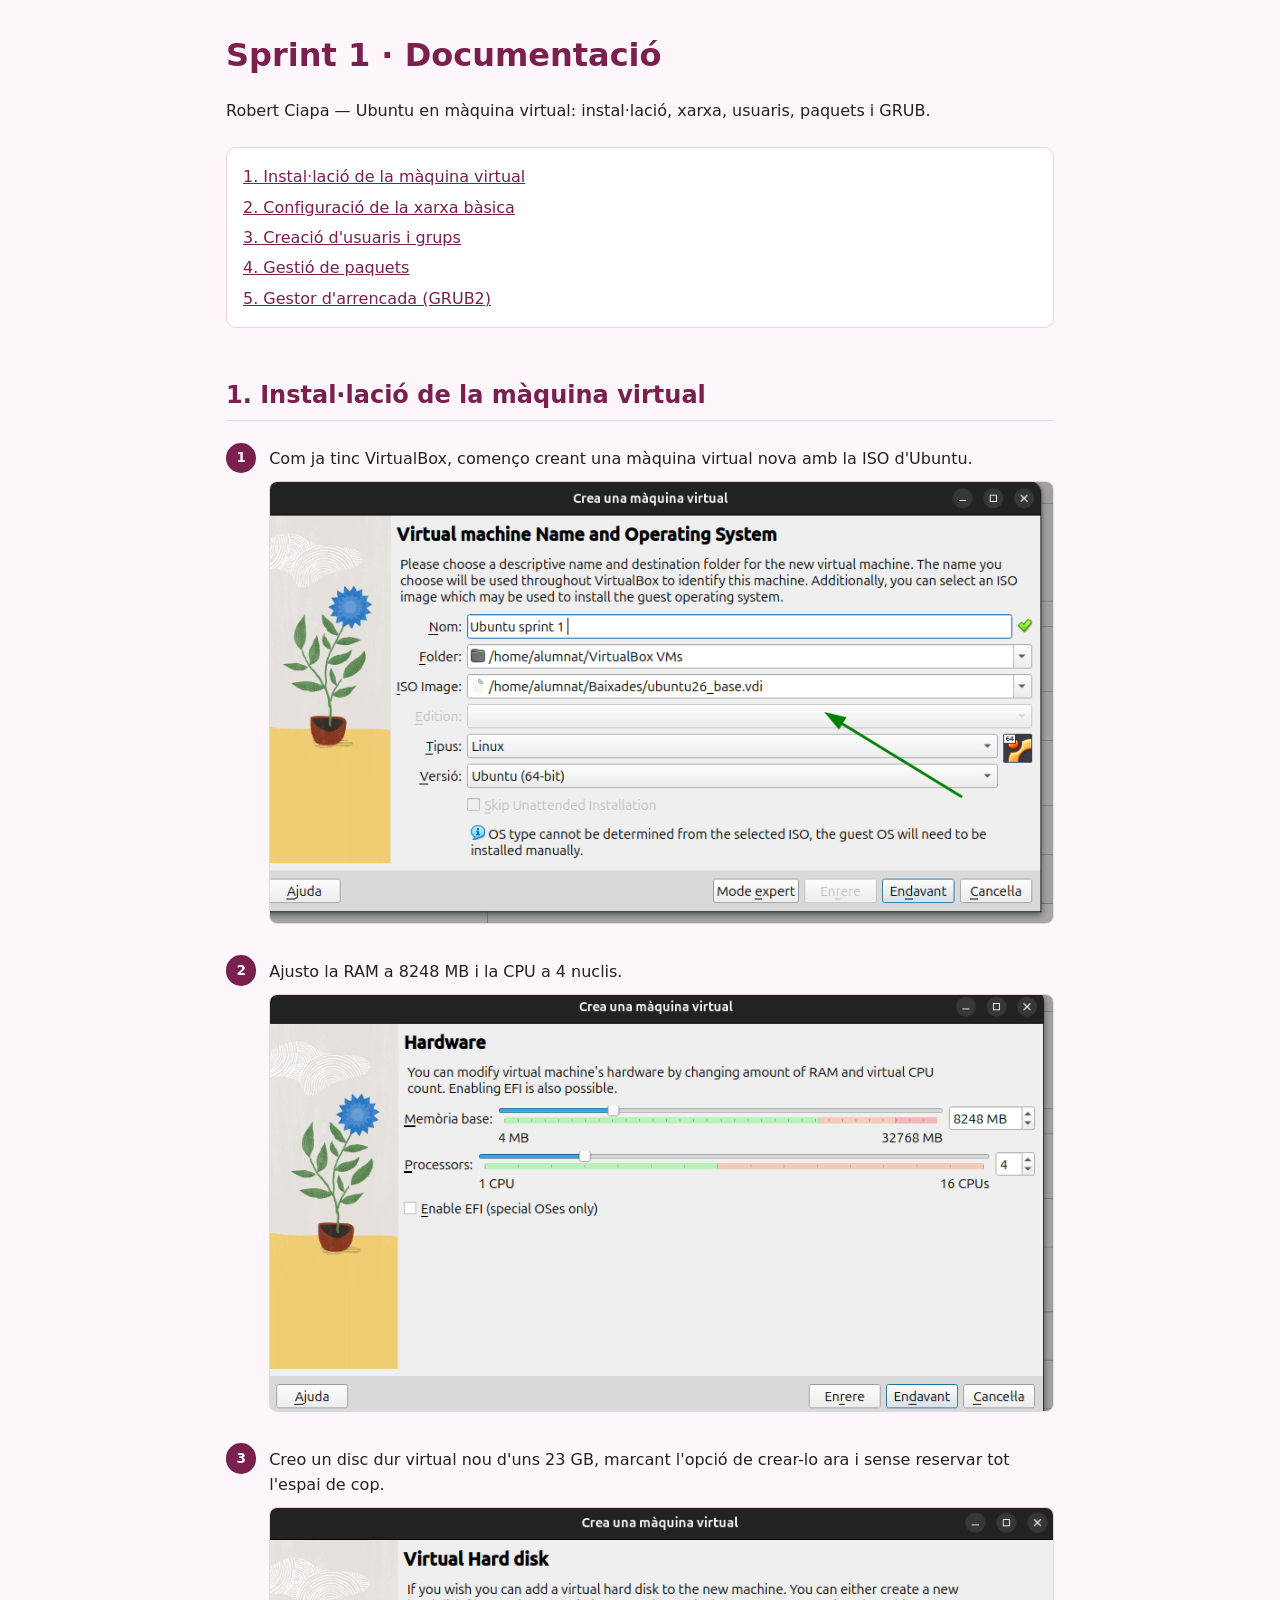
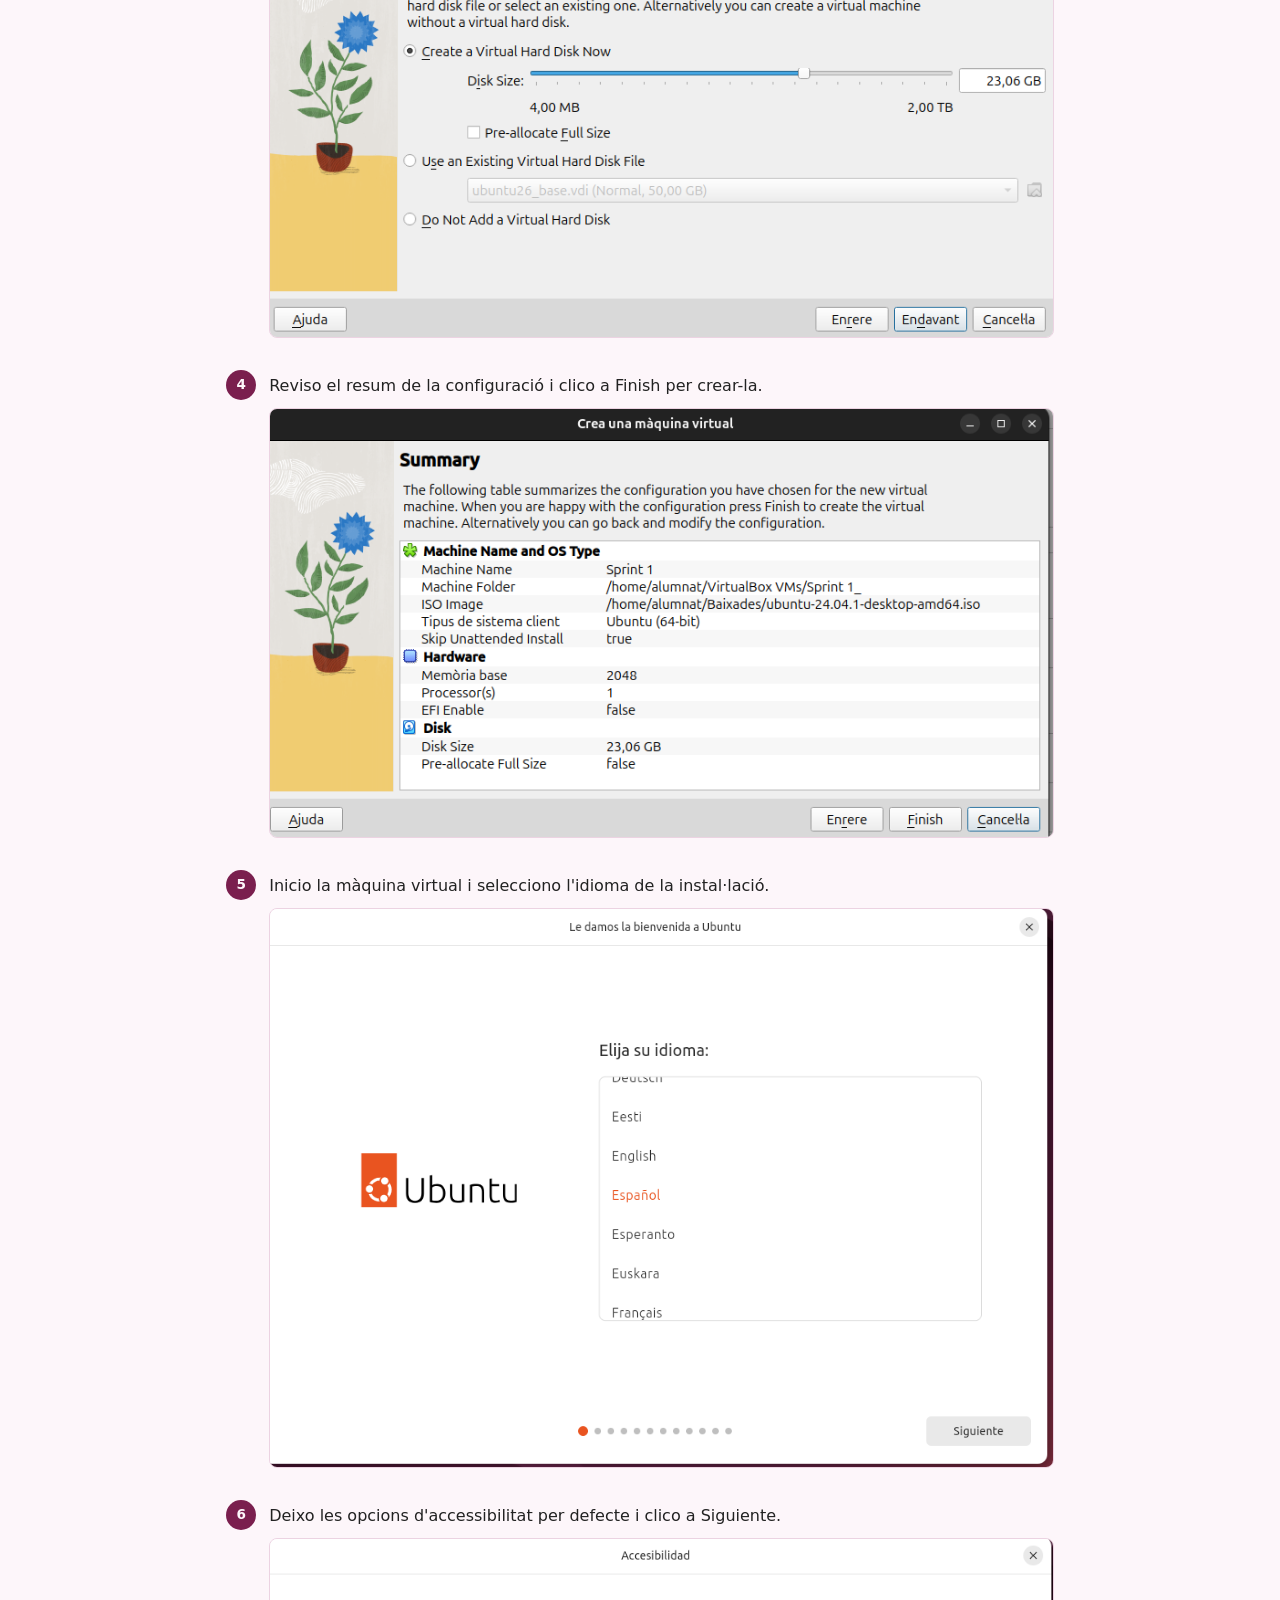
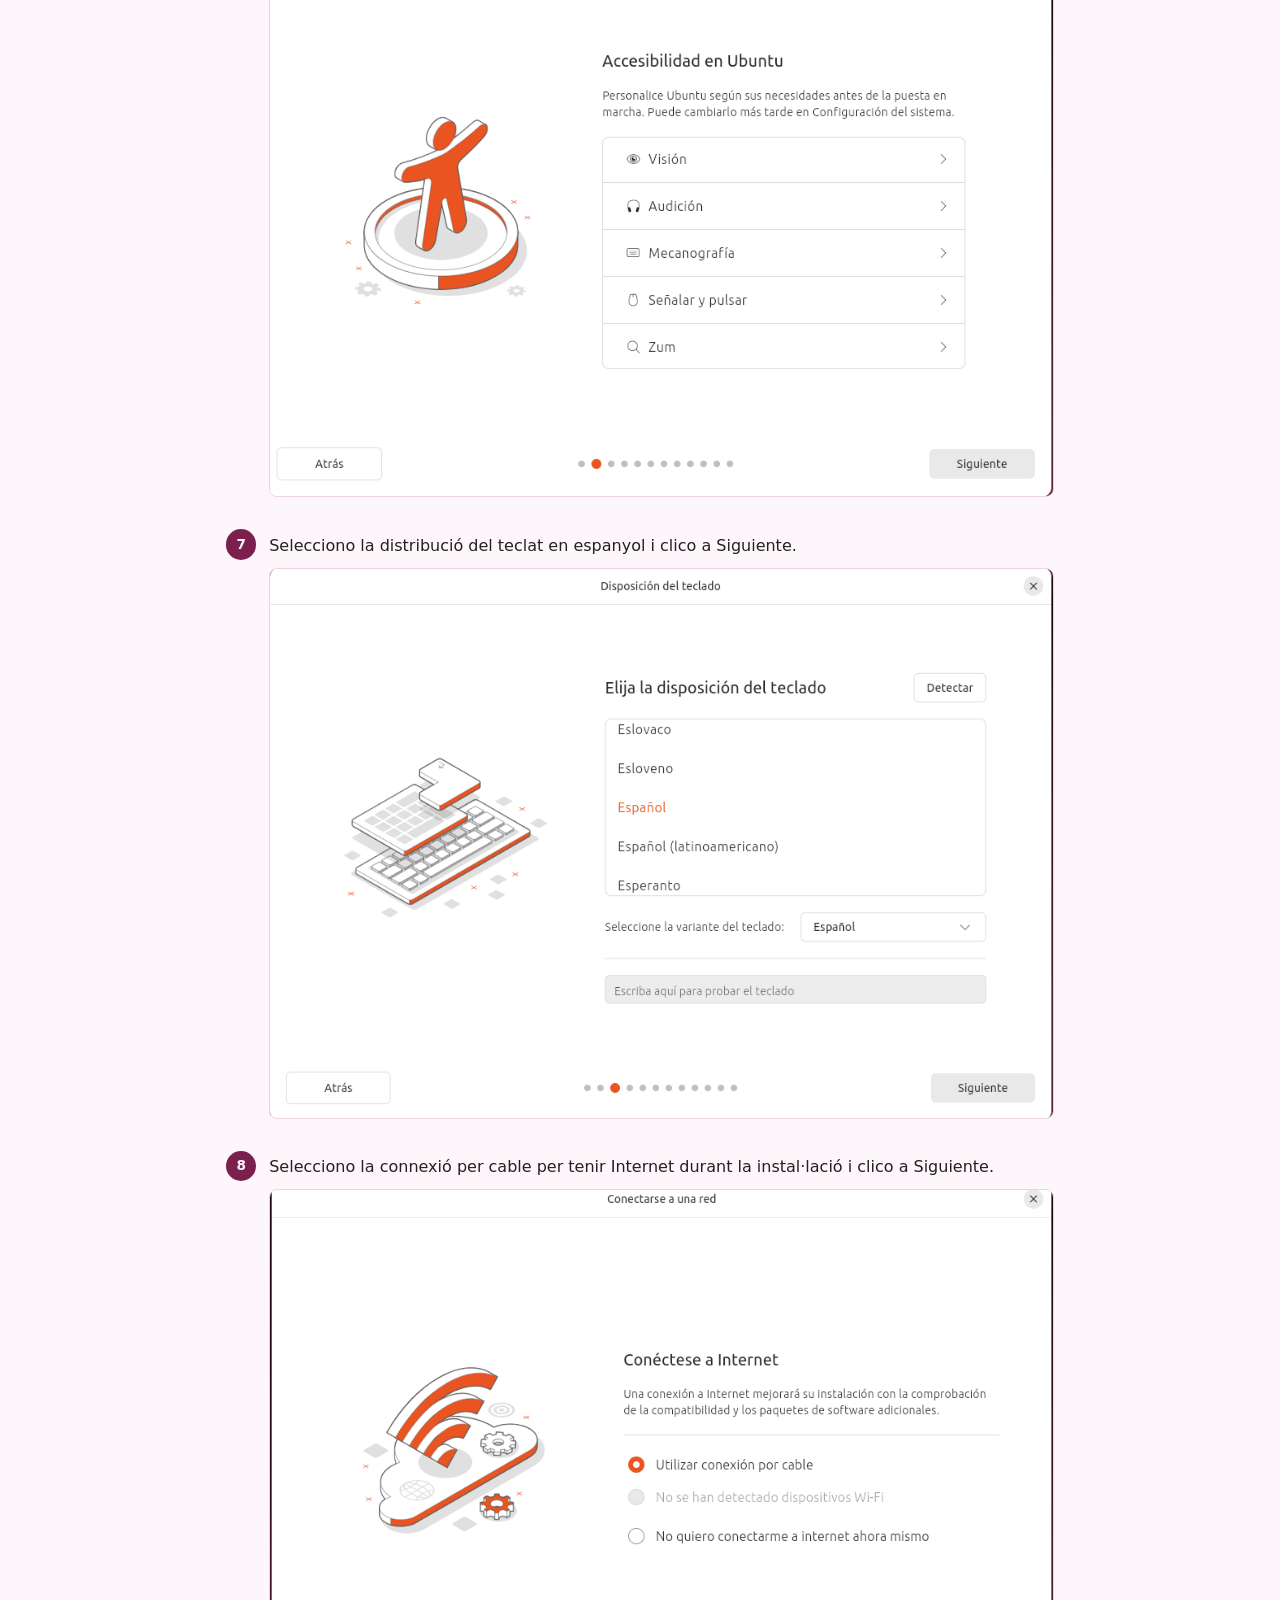
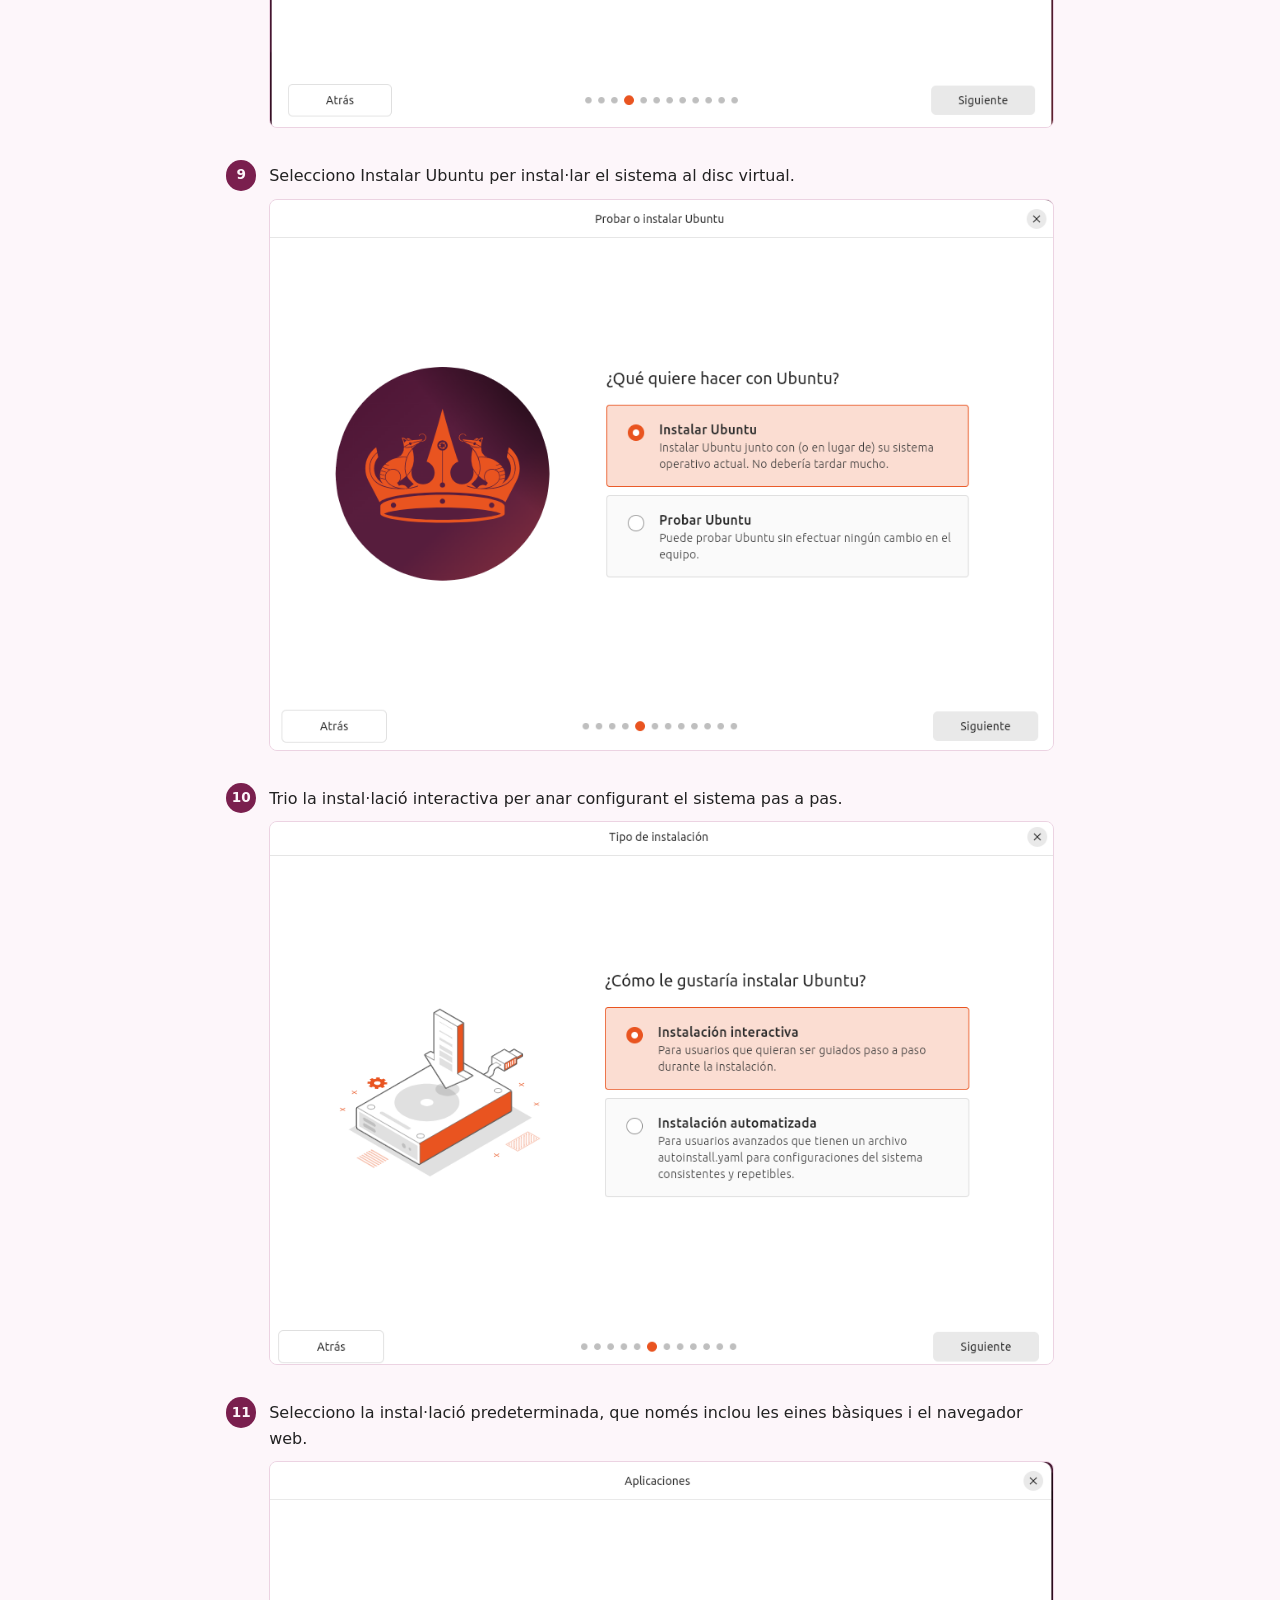
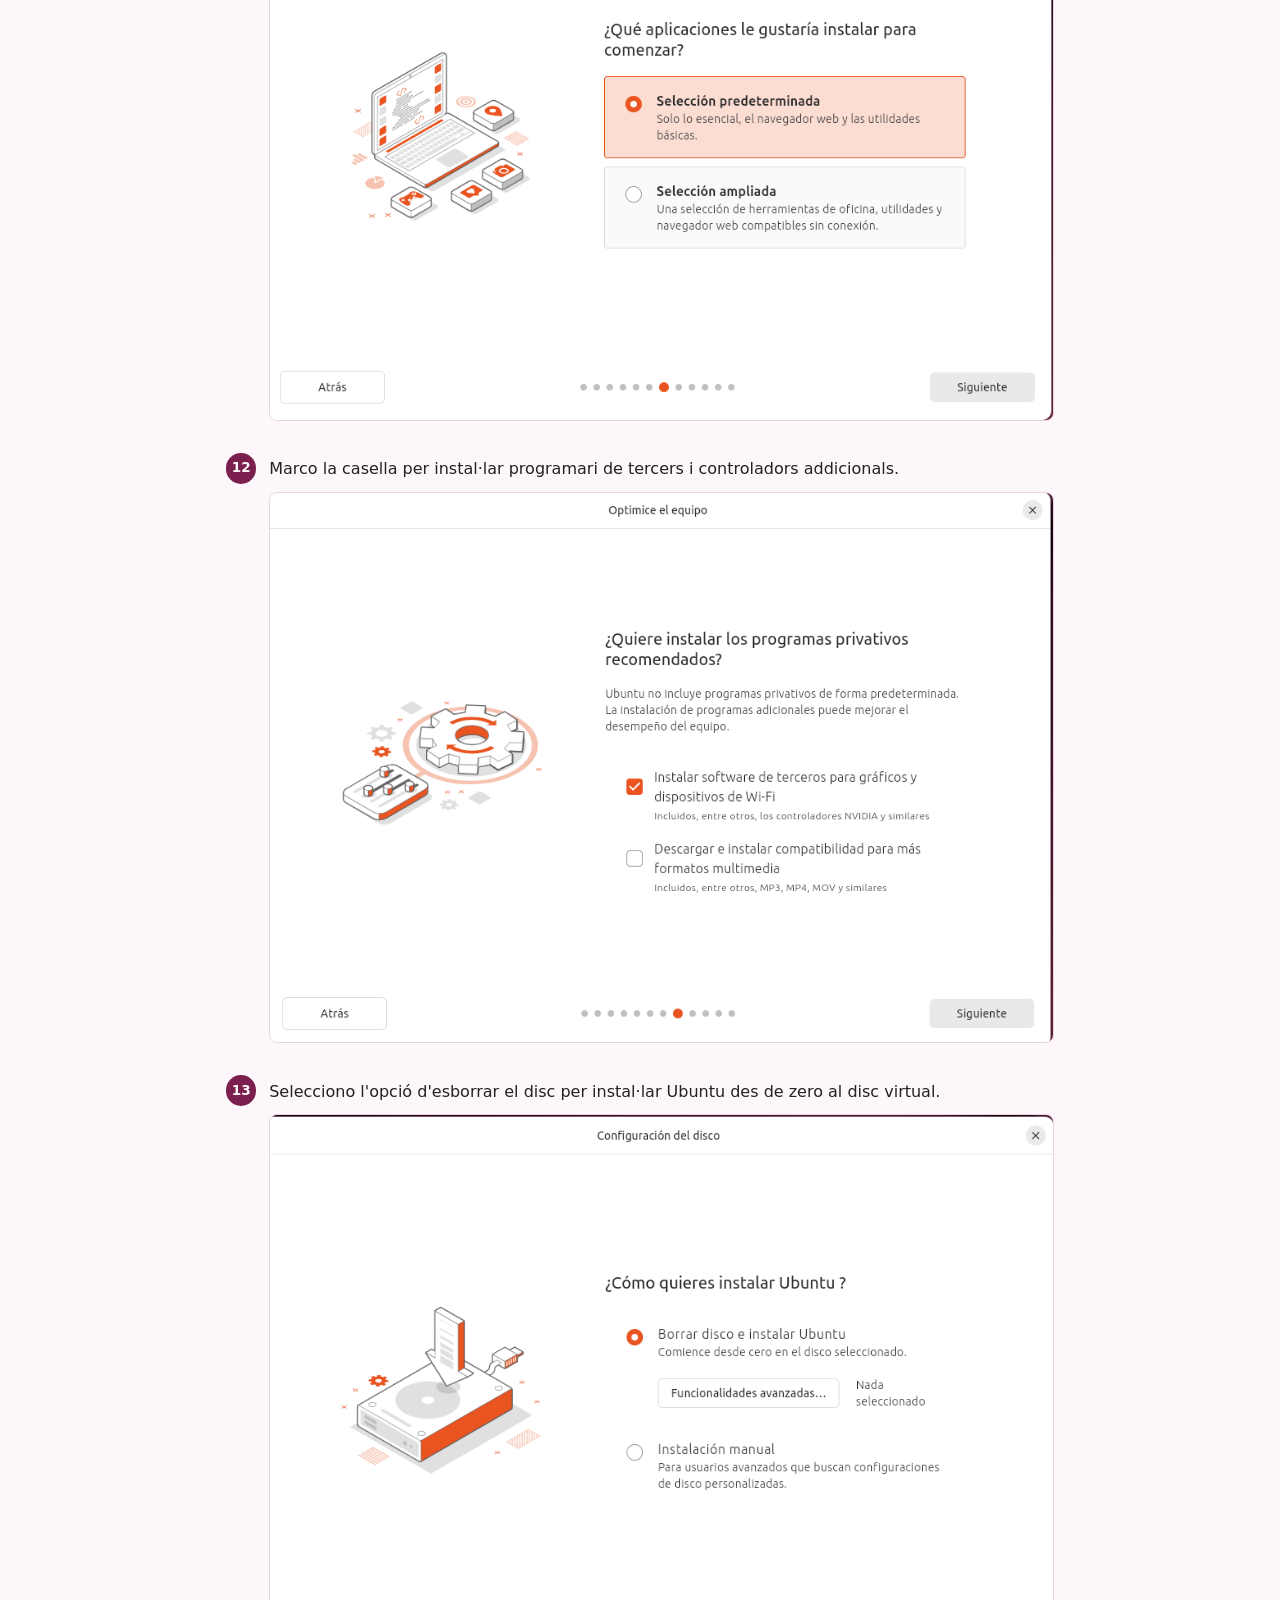
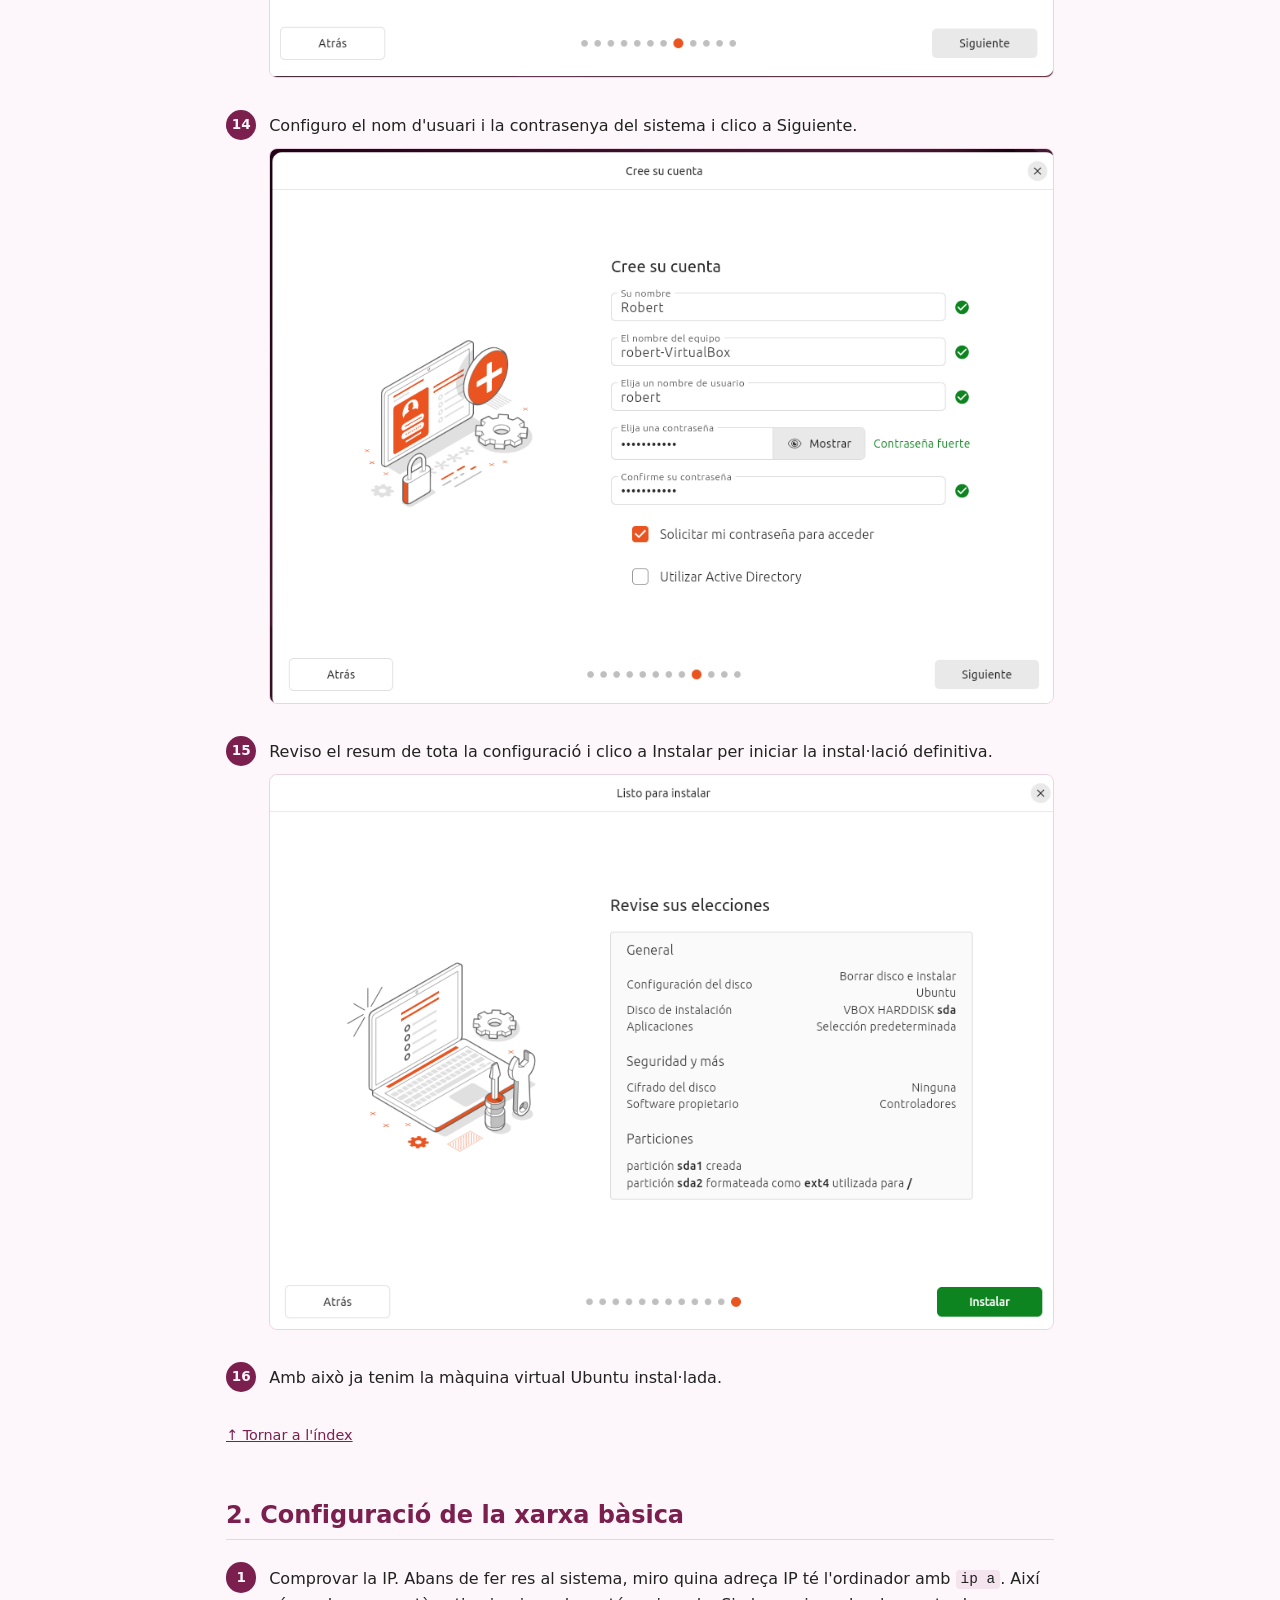
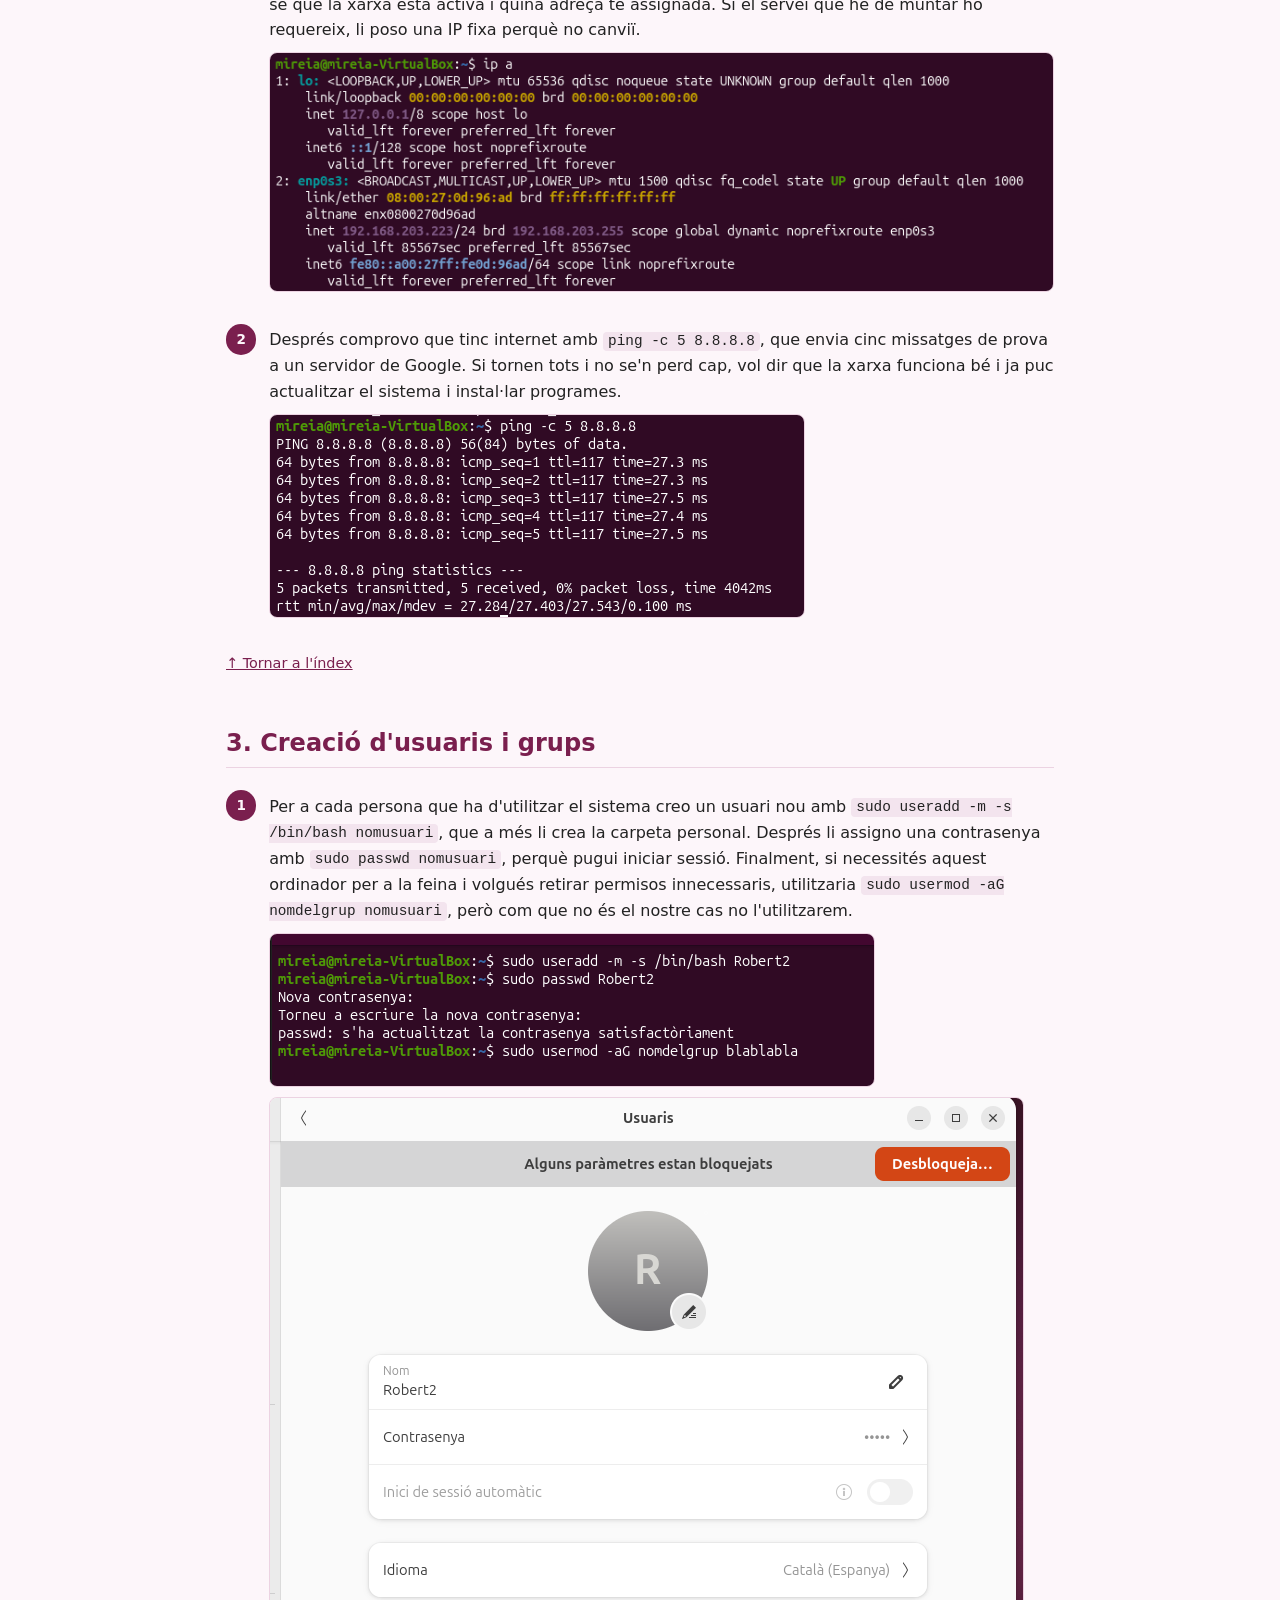
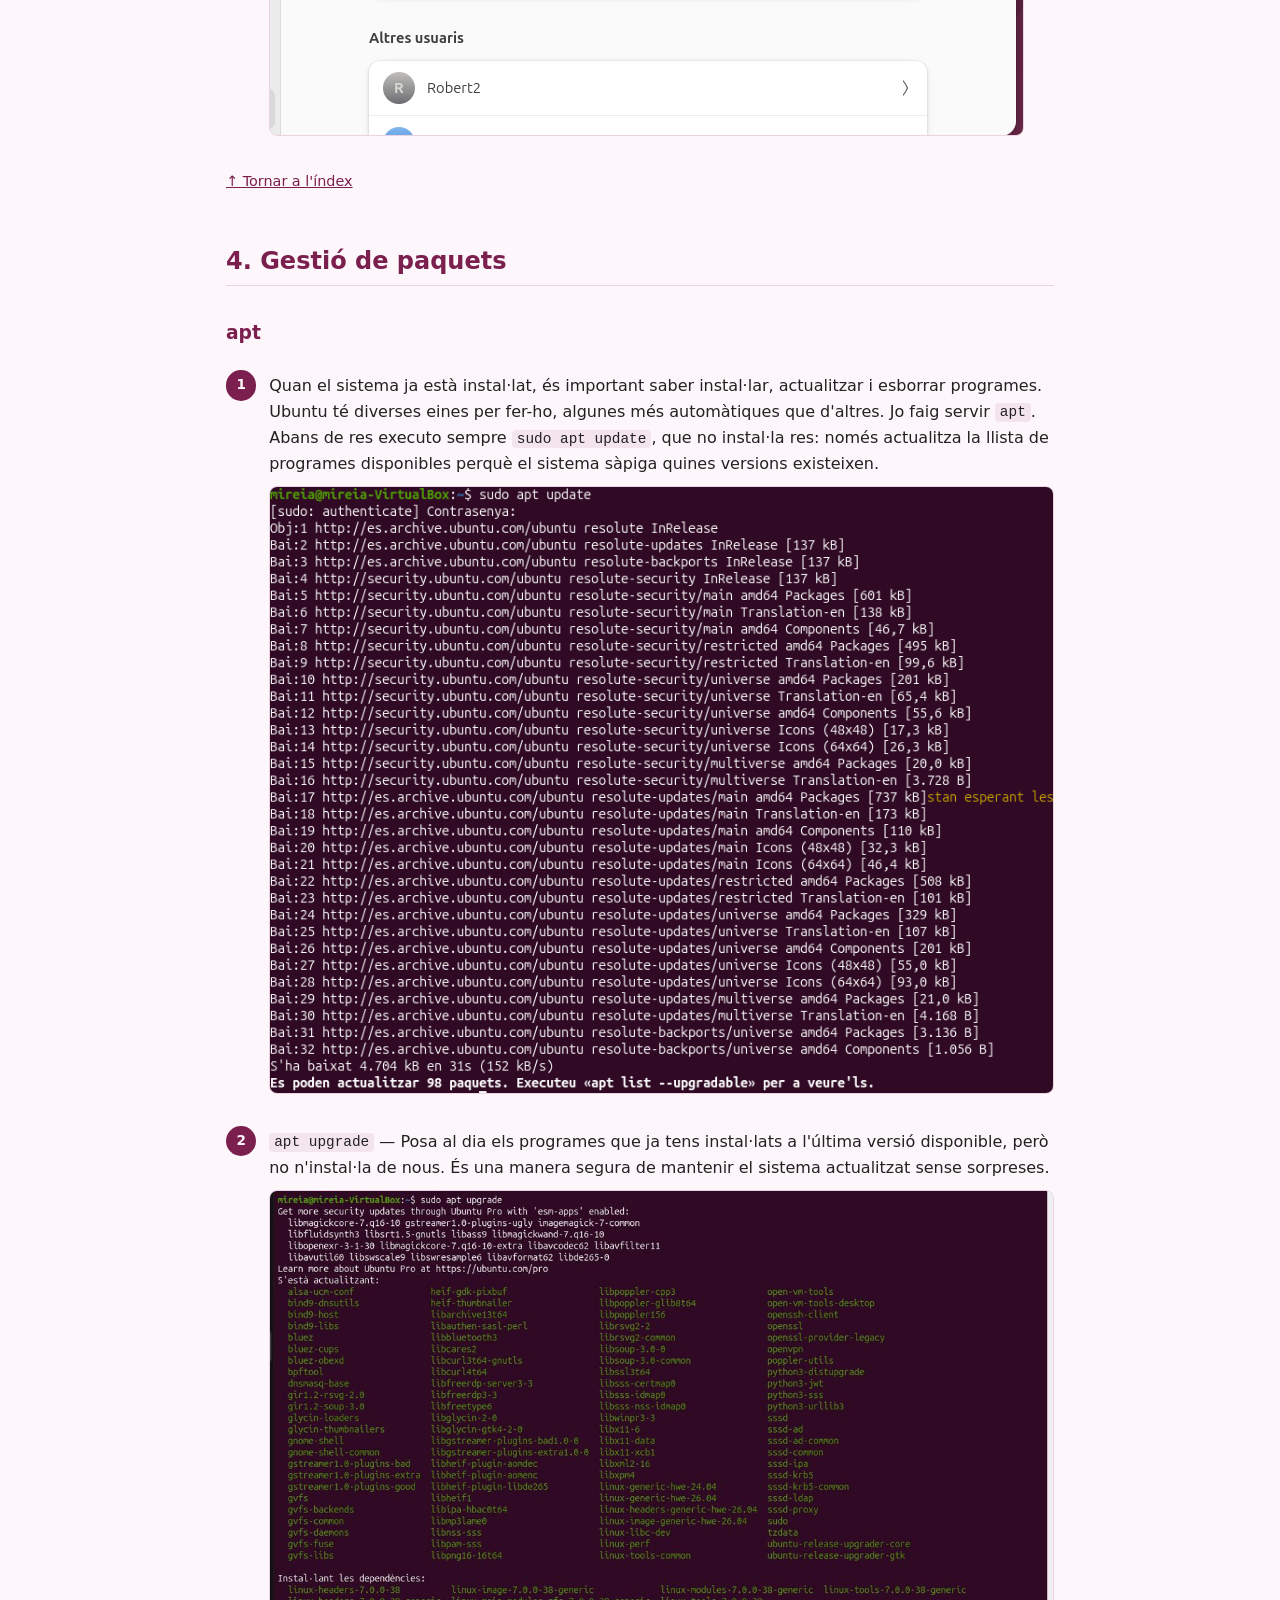
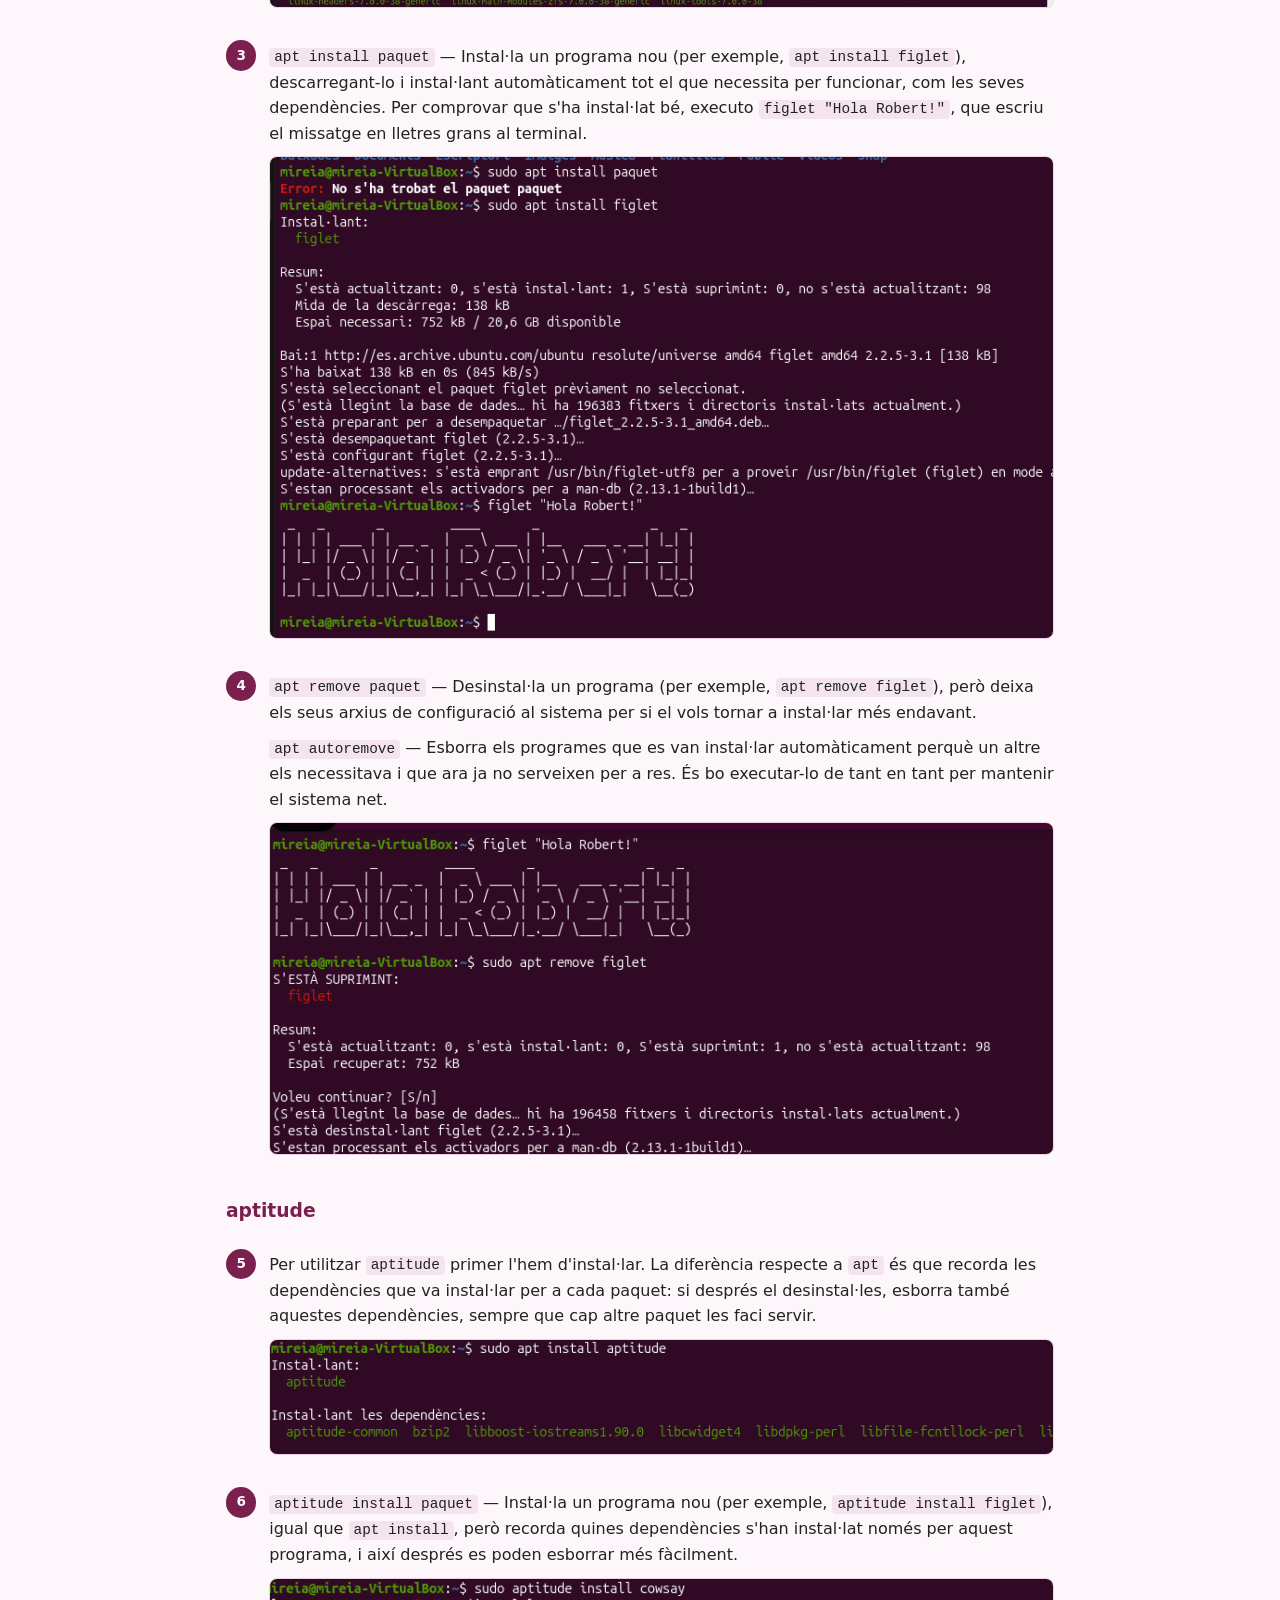
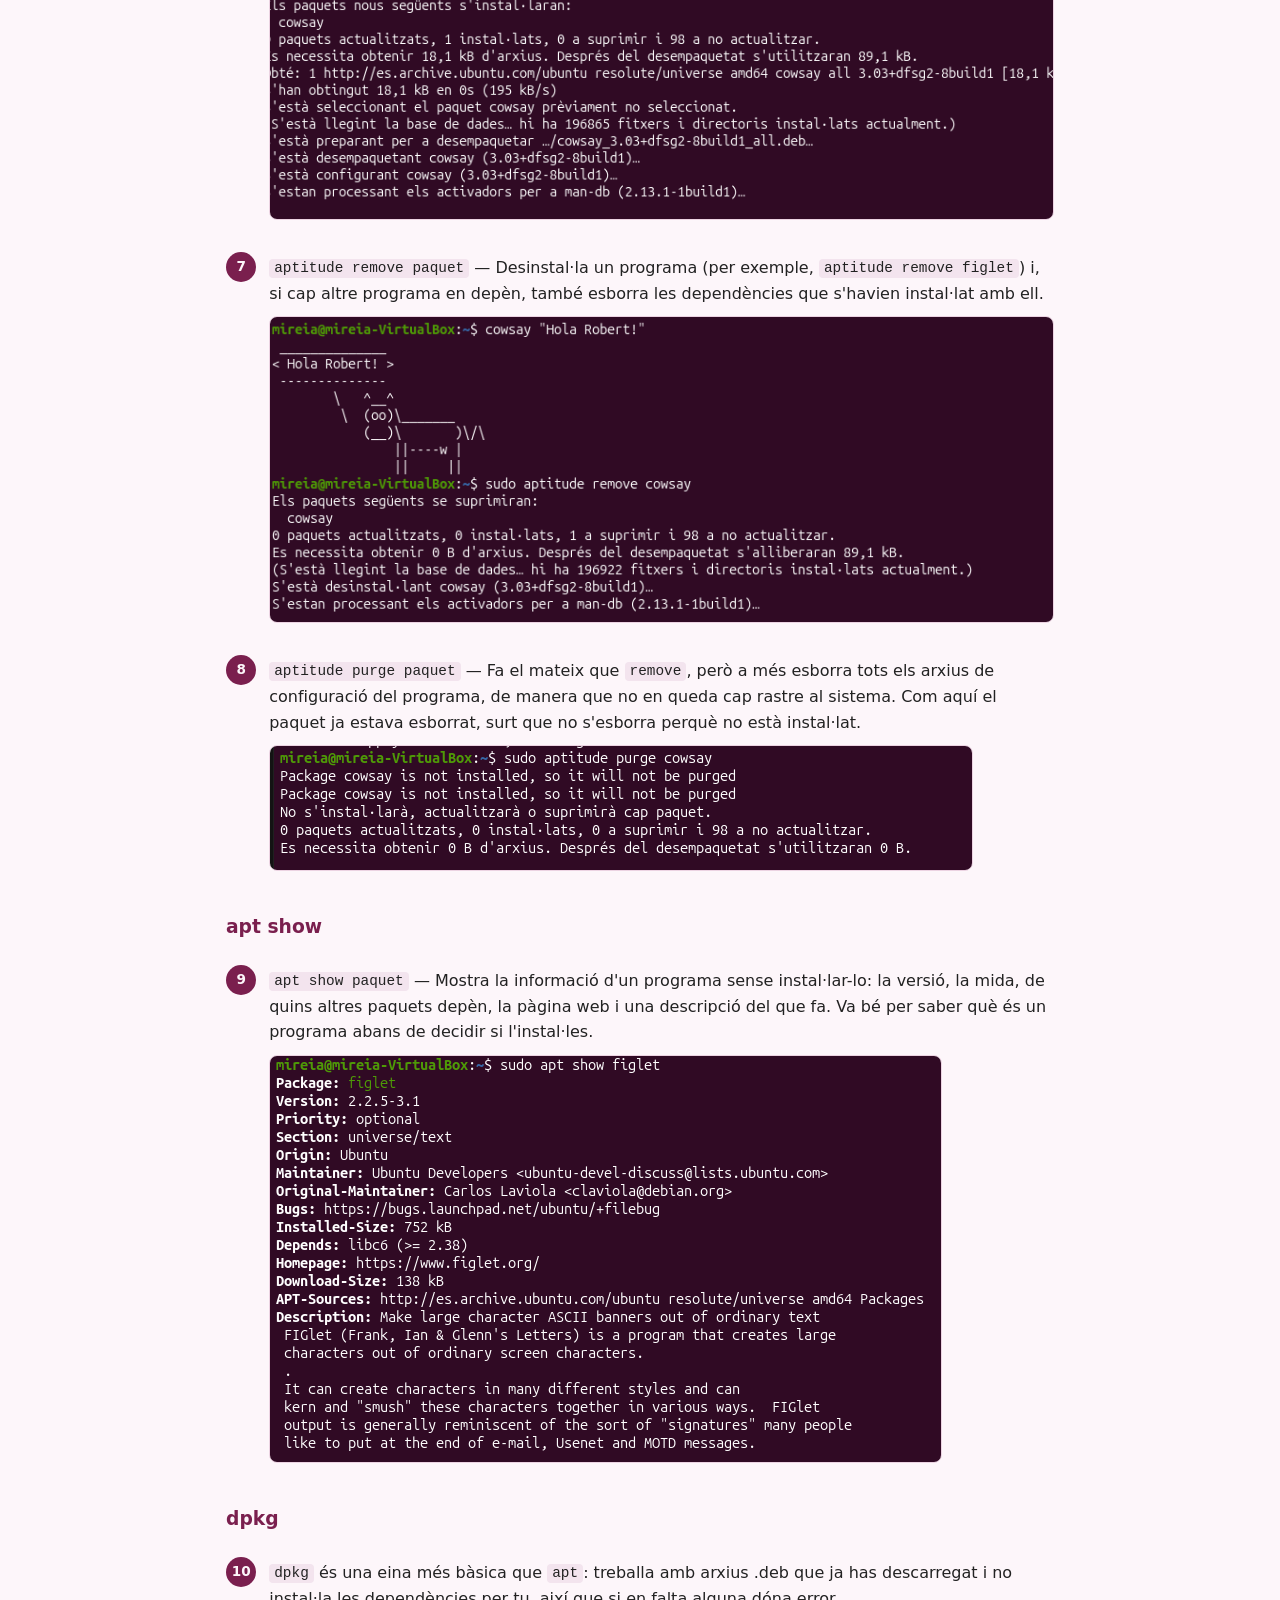
==== commit 00a984a8: "Add files via upload" ====
--- a/sprint1/index.html
+++ b/sprint1/index.html
@@ -7,4 +7,4 @@
 code{background:var(--code);padding:.1em .35em;border-radius:4px;font-size:.9em;overflow-wrap:anywhere}
 .step{display:flex;gap:.8rem;margin:1.4rem 0}.n{flex:none;width:1.9rem;height:1.9rem;border-radius:50%;background:var(--ac);color:var(--bg);display:grid;place-items:center;font-weight:700;font-size:.85rem}
 .step>div{min-width:0}.step p{margin:.2rem 0 .6rem}img{display:block;max-width:100%;height:auto;border-radius:8px;margin:.6rem 0;border:1px solid var(--bd)}
-.note{background:#fff3b0;color:#222;padding:.7rem 1rem;border-radius:8px}.up{font-size:.9rem}</style></head><body><main id="top"><h1>Sprint 1 · Documentació</h1><p>Robert Ciapa — Ubuntu en màquina virtual: instal·lació, xarxa, usuaris, paquets i GRUB.</p><nav><a href="#vm">1. Instal·lació de la màquina virtual</a><a href="#xarxa">2. Configuració de la xarxa bàsica</a><a href="#usuaris">3. Creació d'usuaris i grups</a><a href="#paquets">4. Gestió de paquets</a><a href="#grub">5. Gestor d'arrencada (GRUB2)</a></nav><section id="vm"><h2>1. Instal·lació de la màquina virtual</h2><div class="step"><span class="n">1</span><div><p>Com ja tinc VirtualBox, començo creant una màquina virtual nova amb la ISO d'Ubuntu.</p><img src="[data-uri]" alt="Captura 1" loading="lazy"></div></div><div class="step"><span class="n">2</span><div><p>Ajusto la RAM a 8248 MB i la CPU a 4 nuclis.</p><img src="[data-uri]" alt="Captura 2" loading="lazy"></div></div><div class="step"><span class="n">3</span><div><p>Creo un disc dur virtual nou d'uns 23 GB, marcant l'opció de crear-lo ara i sense reservar tot l'espai de cop.</p><img src="[data-uri]